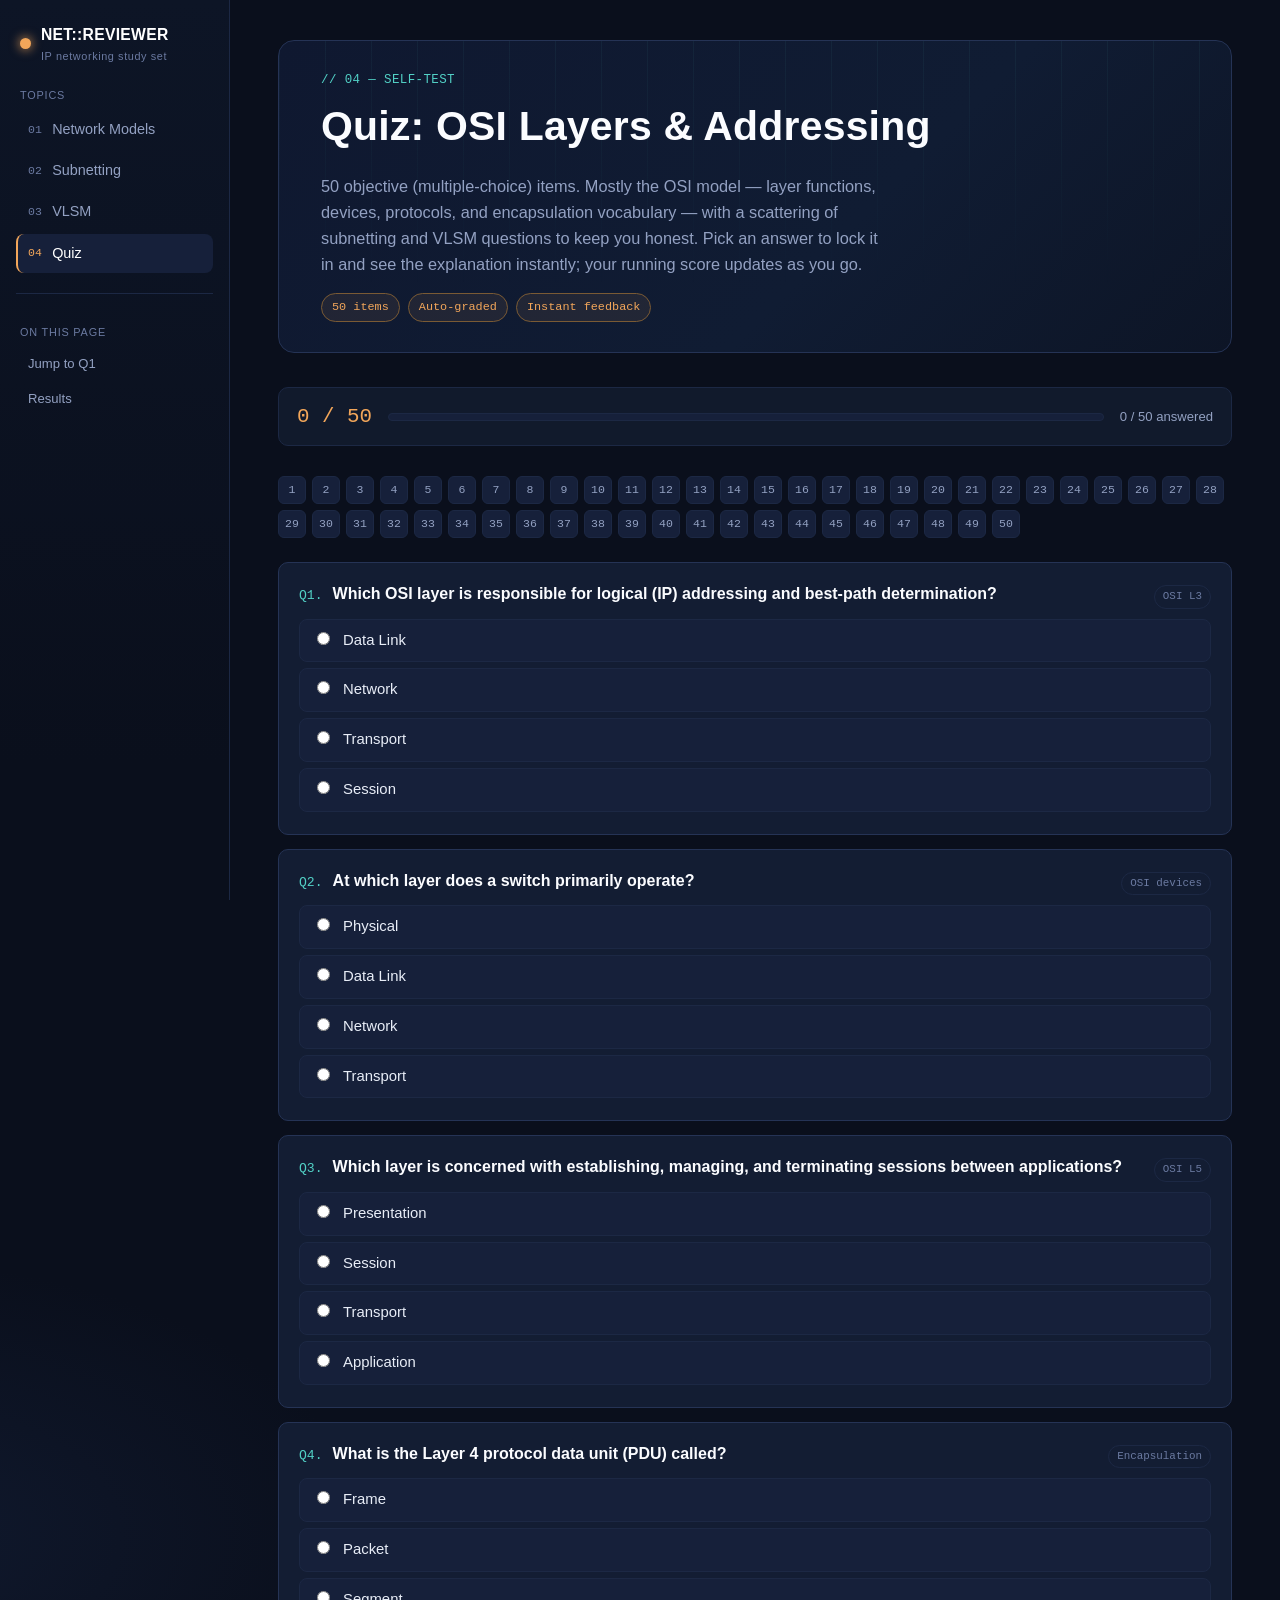
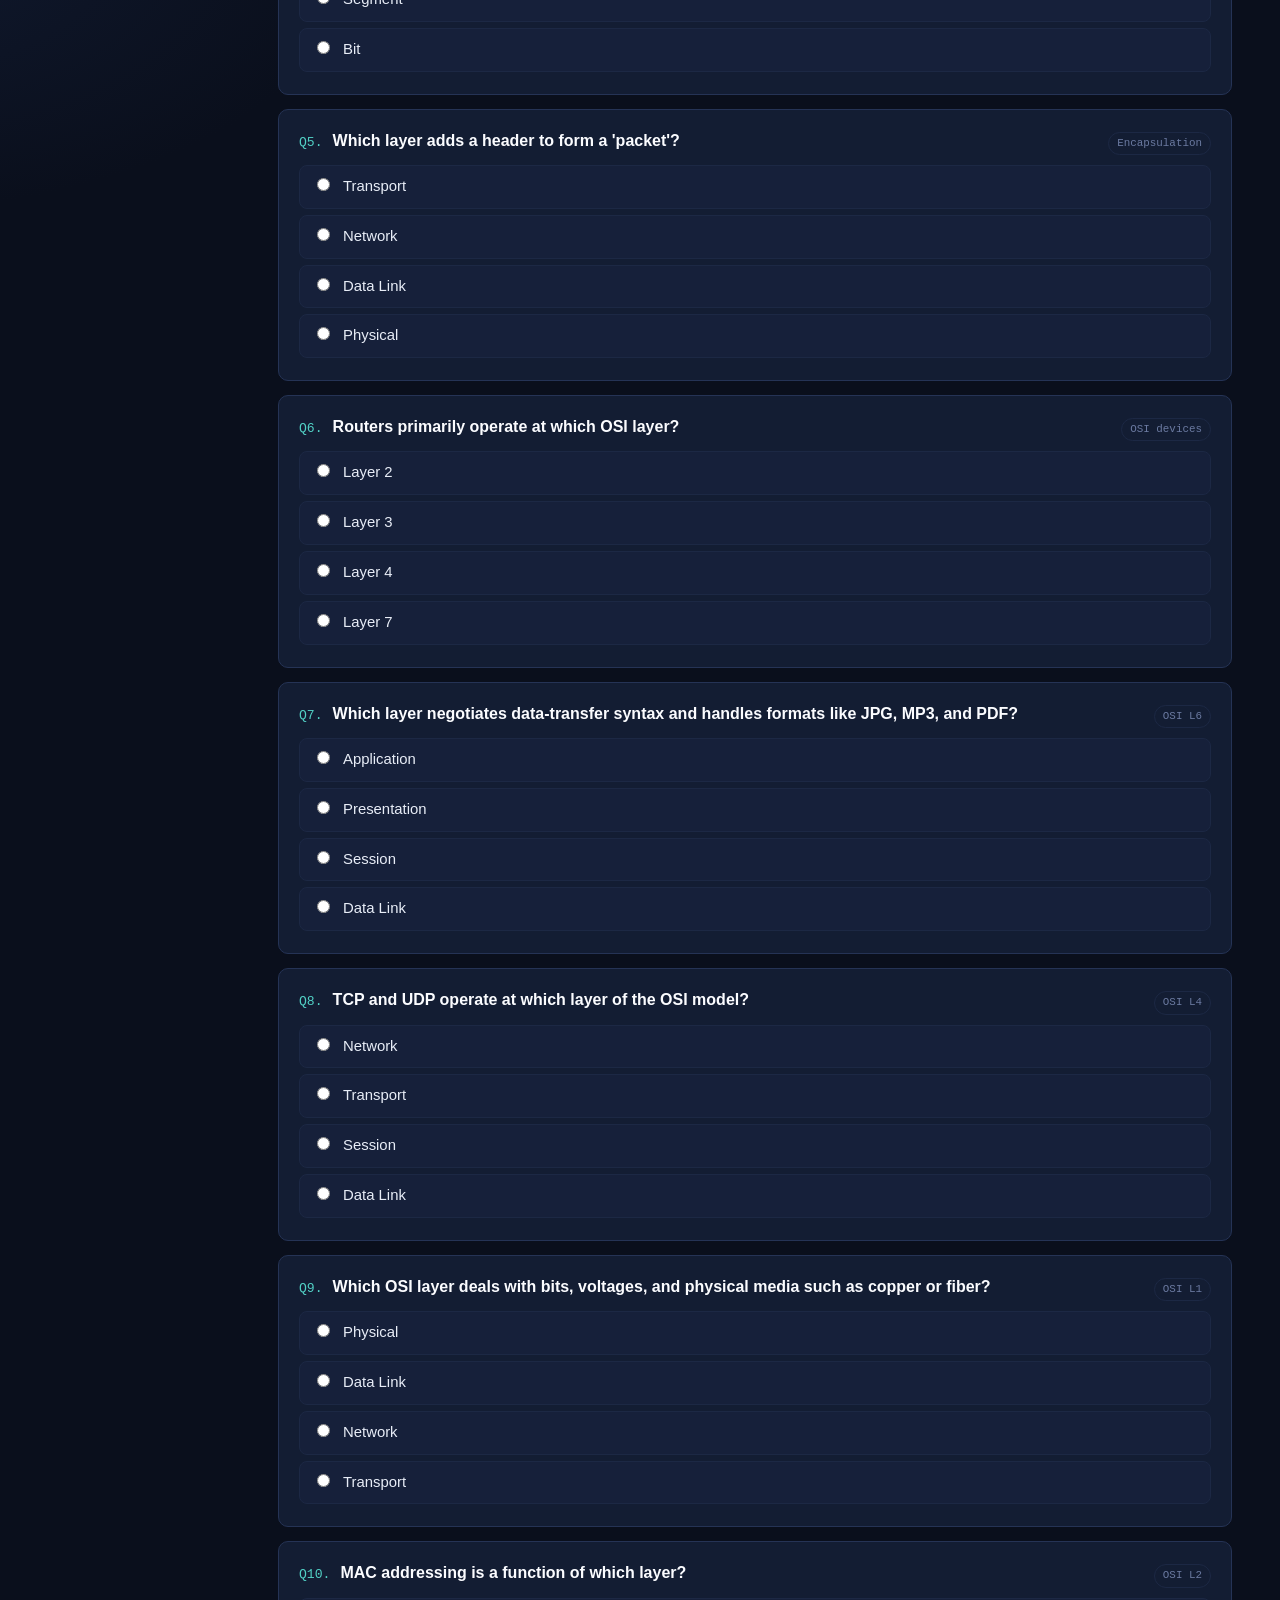
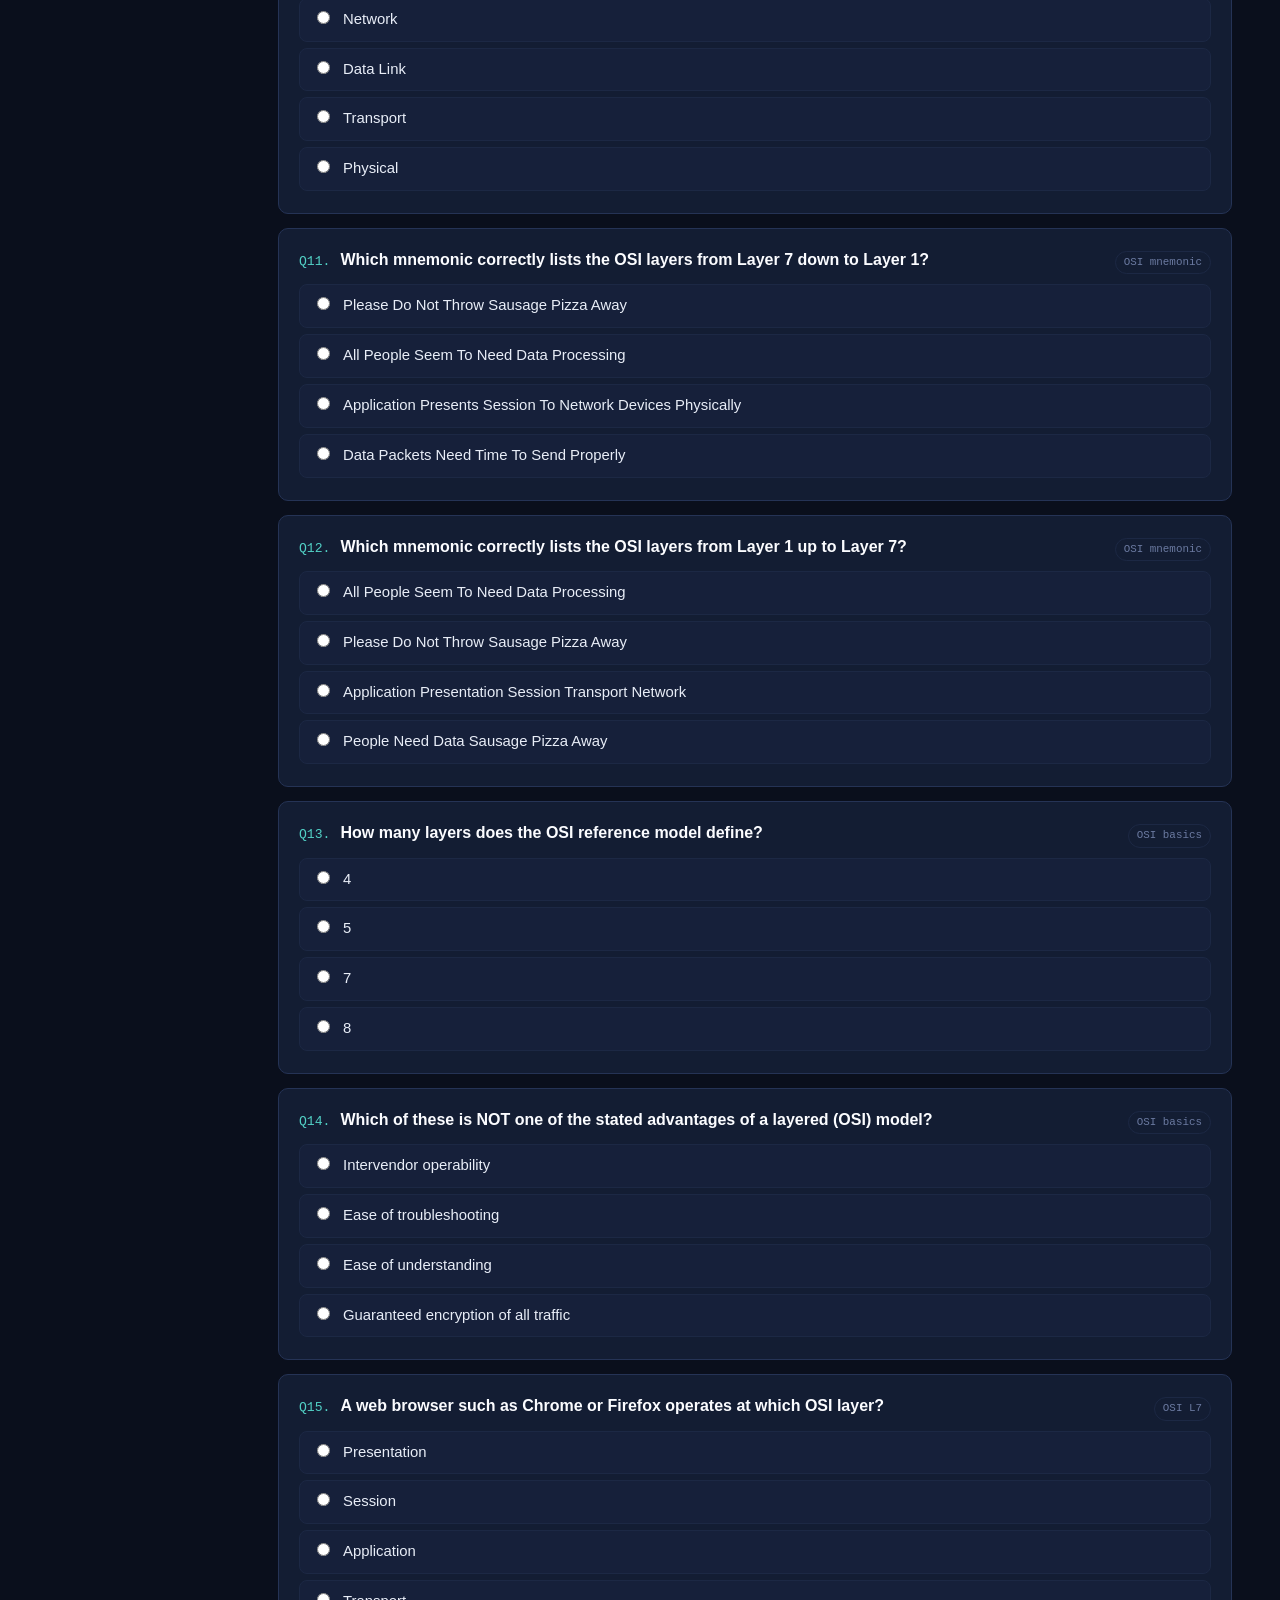
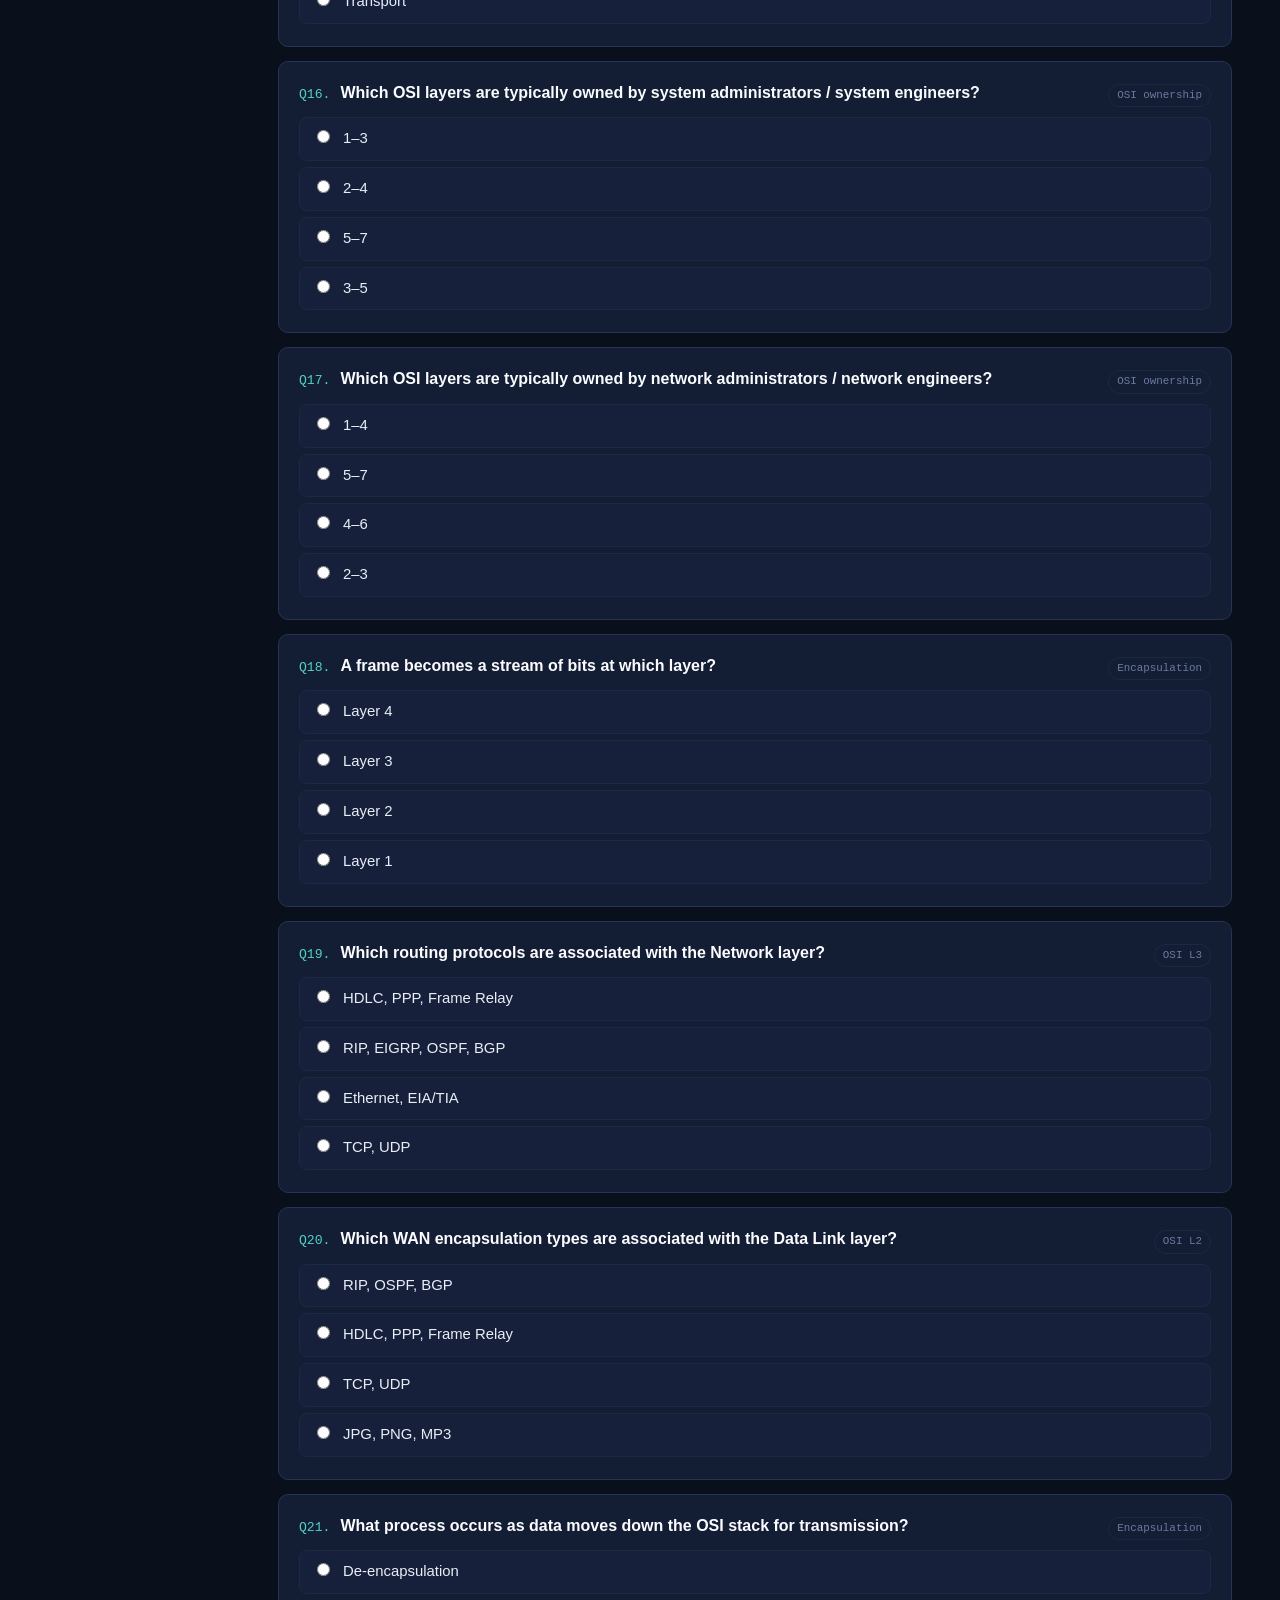
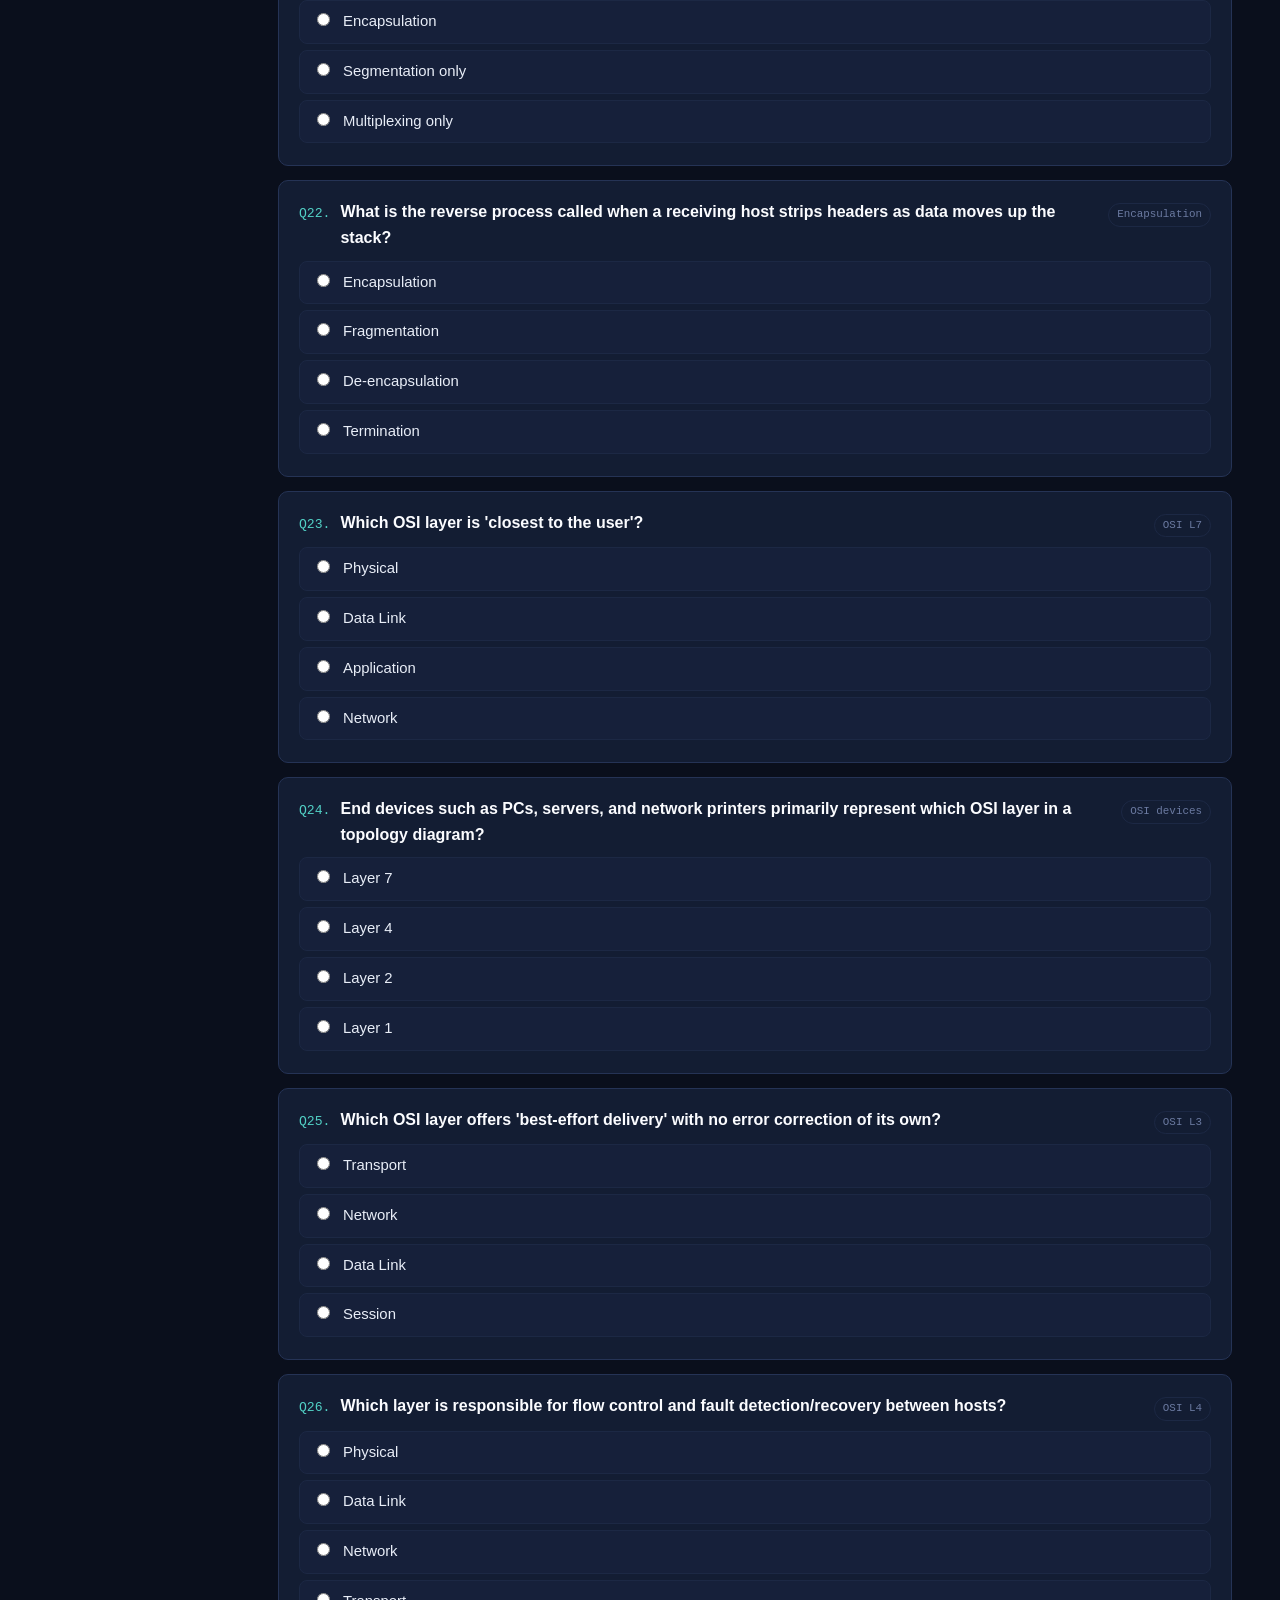
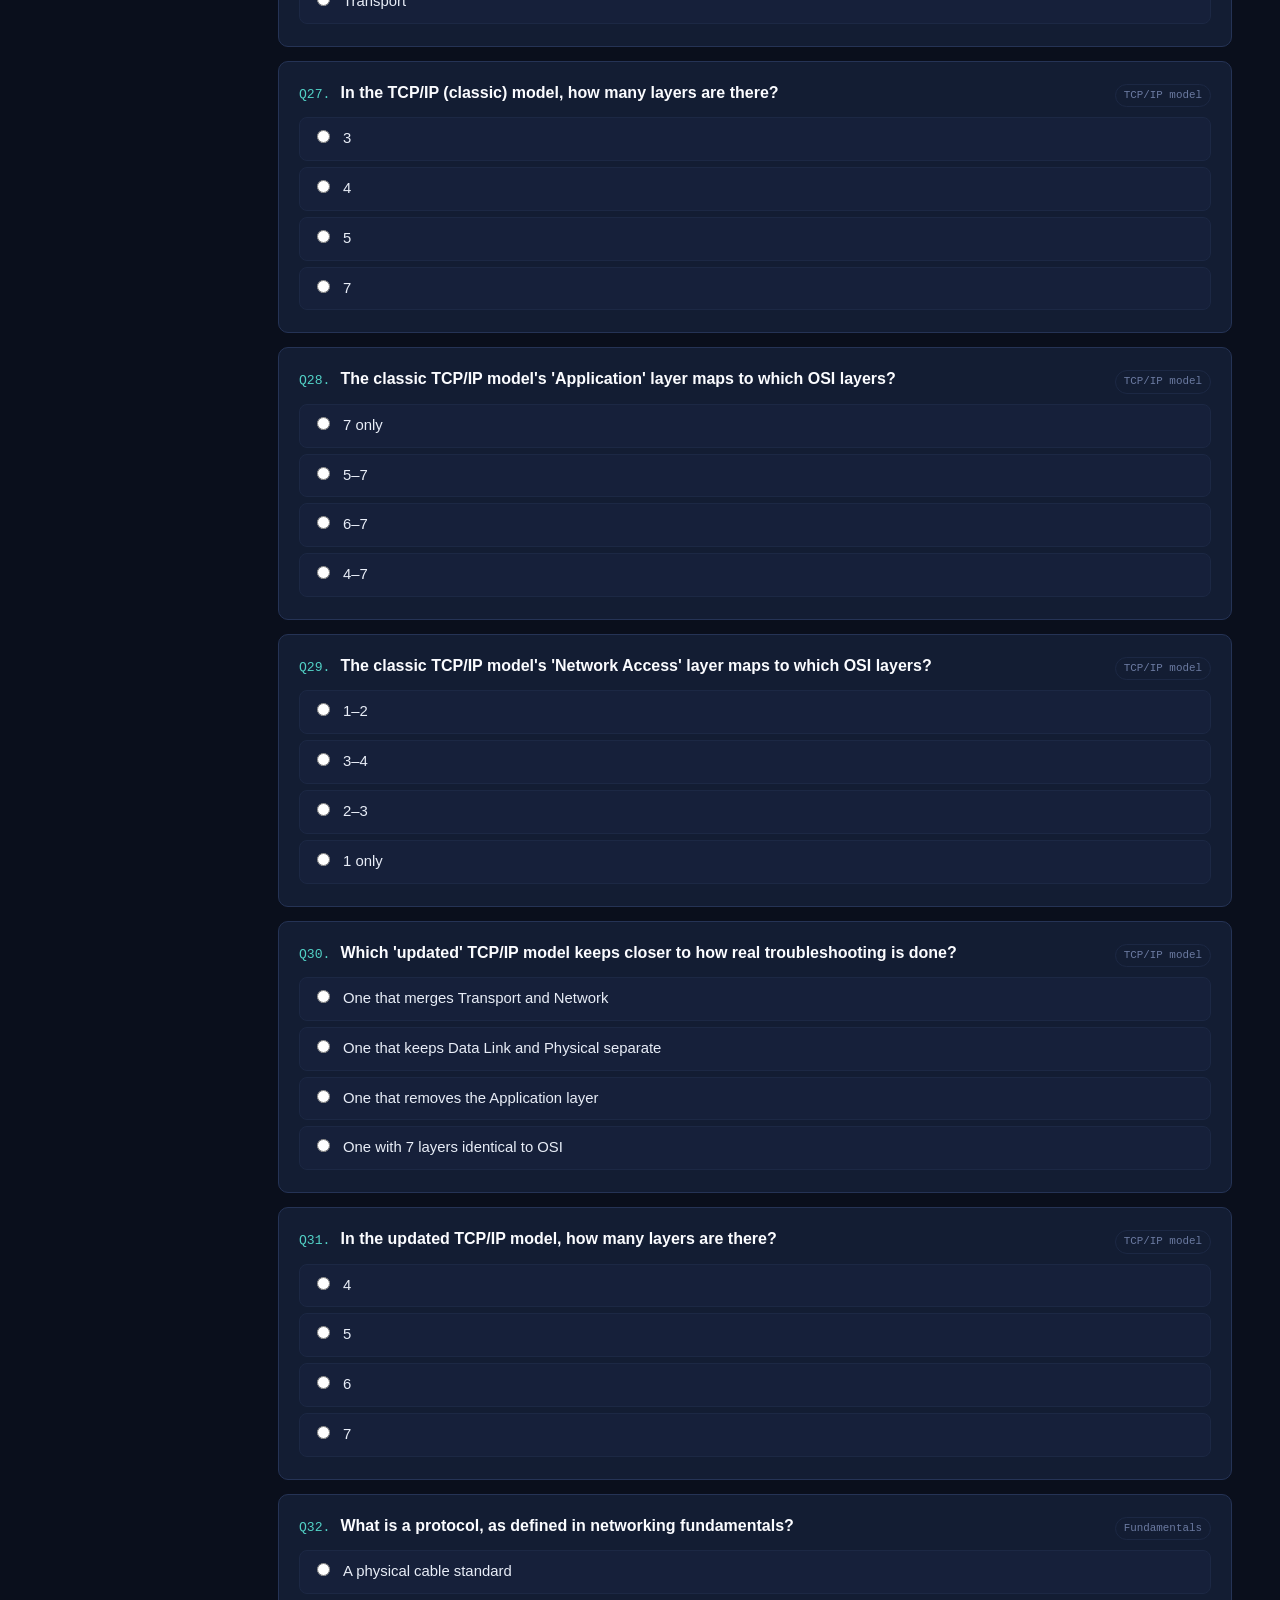
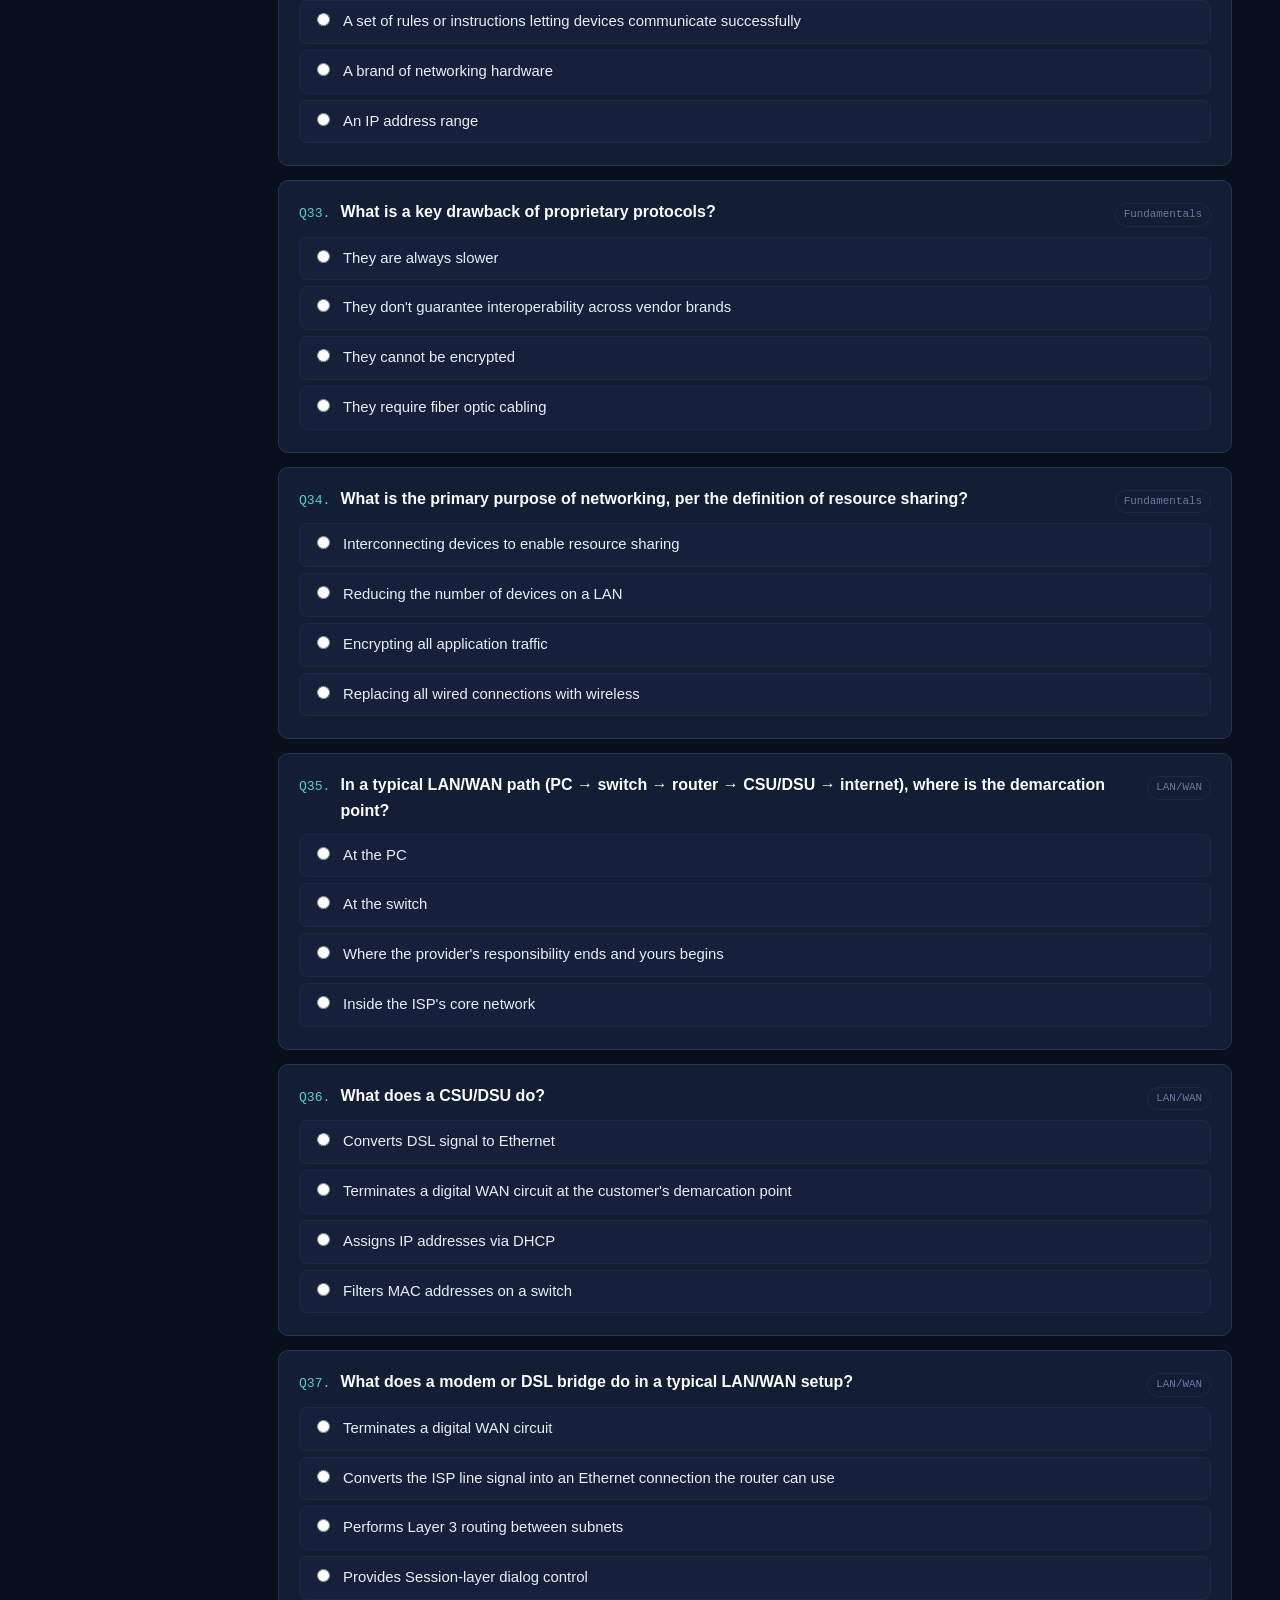
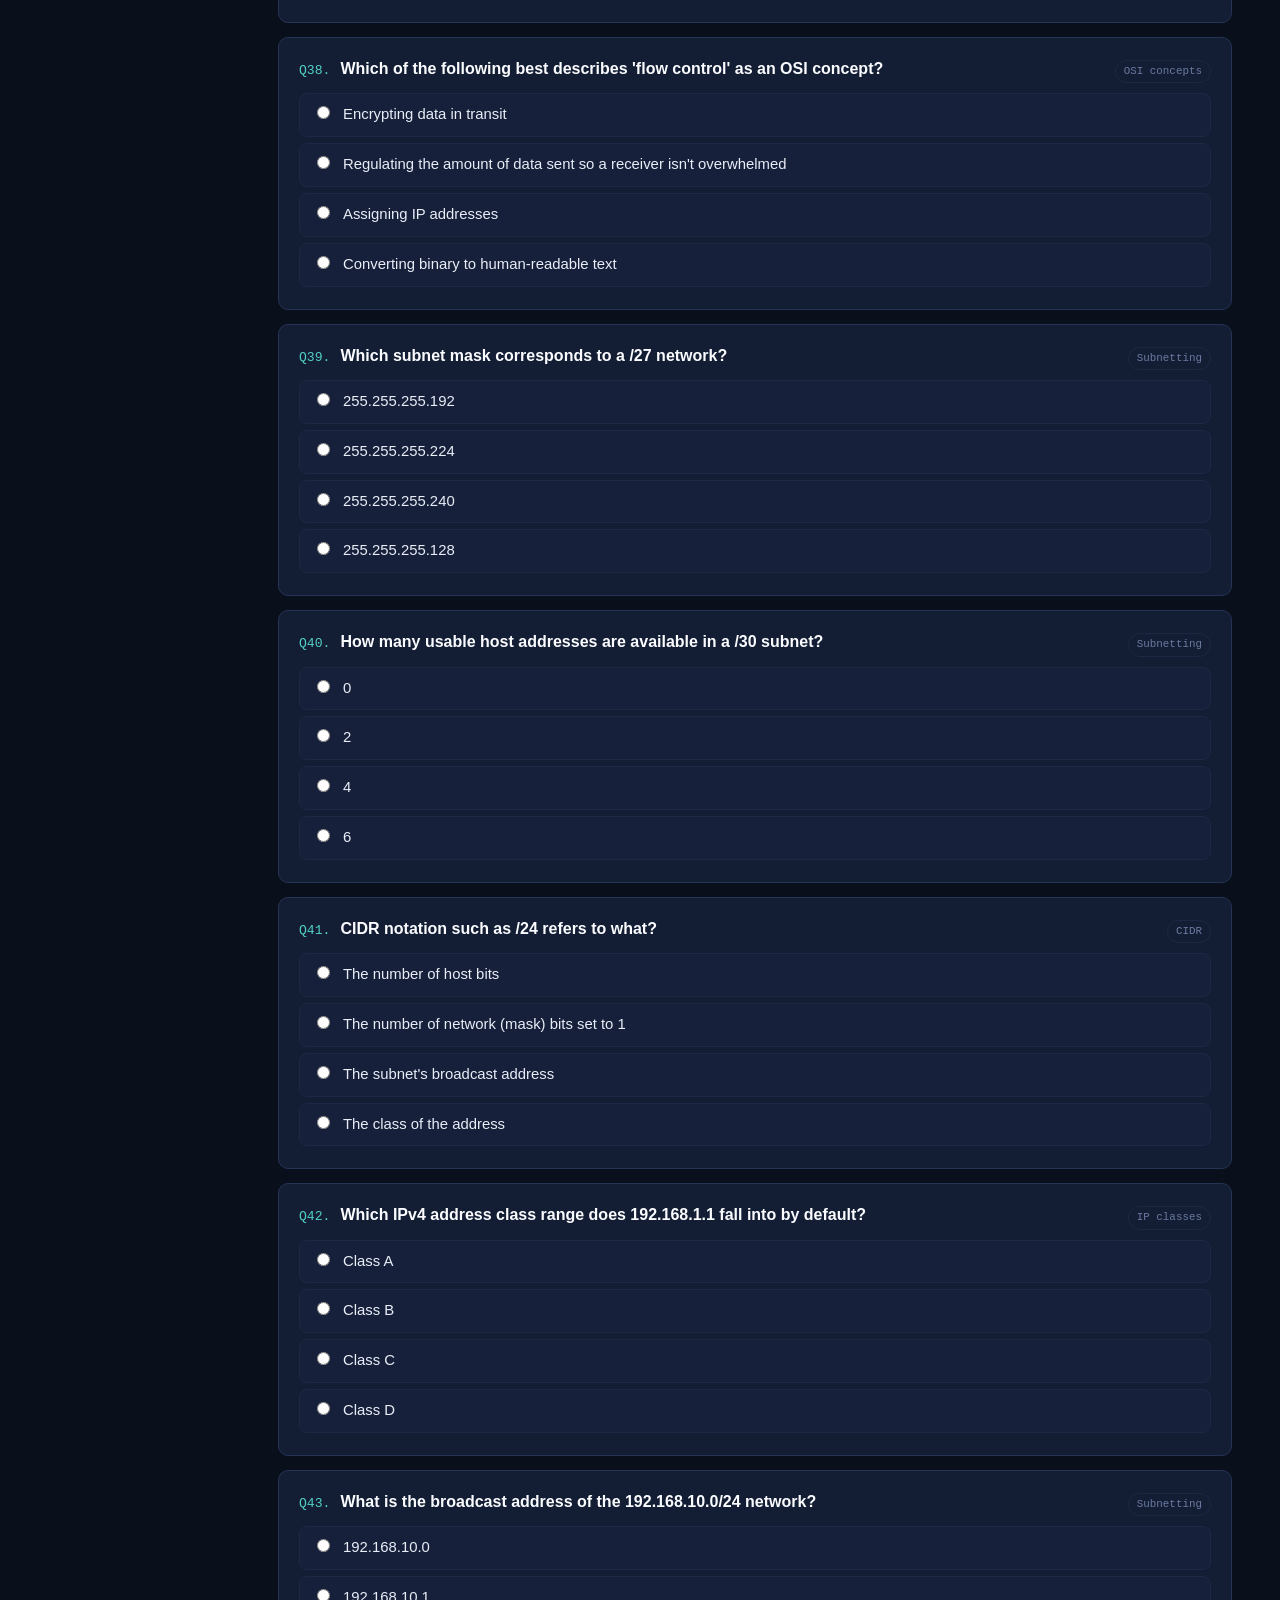
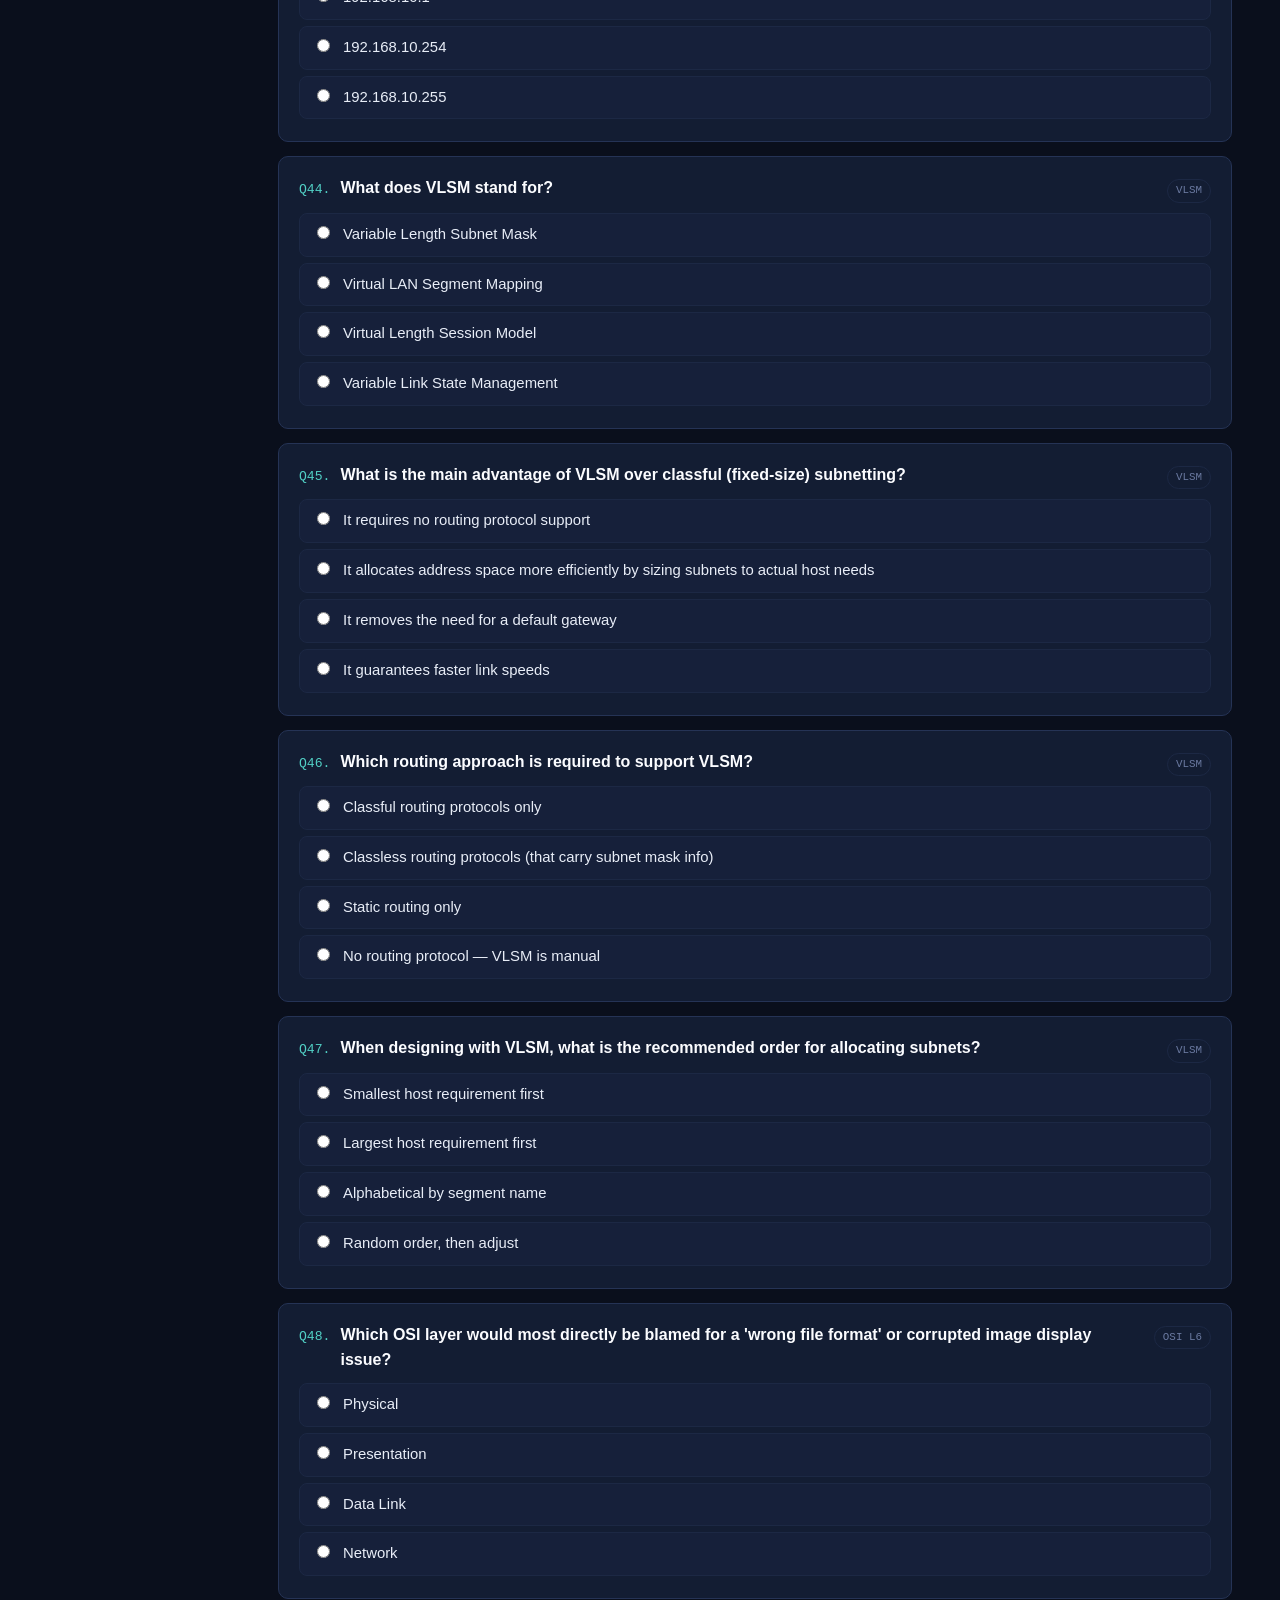
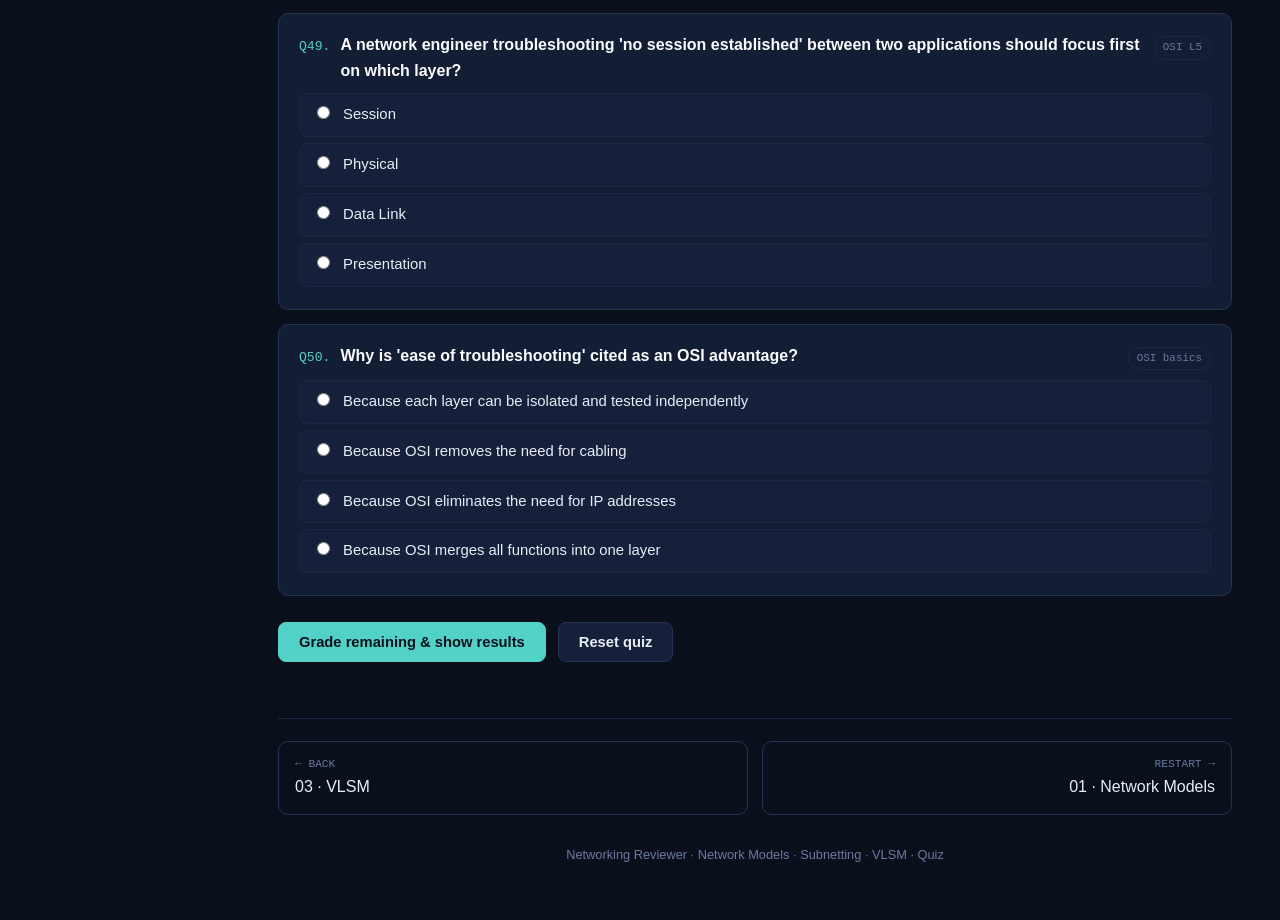
==== quiz.html @ 7907e93c "Create quiz.html" ====
<!DOCTYPE html>
<html lang="en">
<head>
<meta charset="UTF-8">
<meta name="viewport" content="width=device-width, initial-scale=1.0">
<title>Quiz — Networking Reviewer</title>
<link rel="stylesheet" href="style.css">
<style>
  /* ---- quiz-page-only additions, reusing the theme's variables ---- */
  .quiz-meta{ display:flex; flex-wrap:wrap; gap:10px; align-items:center; margin:16px 0 6px; }
  .scorebox{
    position:sticky; top:0; z-index:4; display:flex; align-items:center; gap:16px;
    background:var(--panel); border:1px solid var(--border-soft); border-radius:var(--radius);
    padding:12px 18px; margin:18px 0 30px;
  }
  .scorebox .big{ font-family:var(--mono); font-size:1.3rem; color:var(--amber); }
  .scorebox .bar{ flex:1; height:8px; border-radius:99px; background:var(--panel-2); overflow:hidden; border:1px solid var(--border-soft); }
  .scorebox .bar > i{ display:block; height:100%; width:0%; background:var(--teal); transition:width .25s ease; }
  .scorebox .hint{ color:var(--muted); font-size:.82rem; }
  #resultLine{ font-family:var(--mono); color:var(--muted); }

  .qcard{
    background:var(--card); border:1px solid var(--border); border-radius:var(--radius);
    padding:18px 20px; margin:14px 0; scroll-margin-top:70px;
  }
  .qcard .qhead{ display:flex; gap:10px; align-items:baseline; margin-bottom:8px; }
  .qcard .qnum{ font-family:var(--mono); color:var(--teal); font-size:.82rem; flex:0 0 auto; }
  .qcard .qtext{ font-weight:600; color:#fbfcff; }
  .qcard .topic{ margin-left:auto; font-family:var(--mono); font-size:.68rem; color:var(--muted-2); border:1px solid var(--border-soft); padding:2px 8px; border-radius:999px; white-space:nowrap; }
  .opts{ display:flex; flex-direction:column; gap:6px; margin:10px 0 4px; }
  .opt{
    display:flex; gap:10px; align-items:flex-start; padding:9px 12px; border-radius:8px;
    border:1px solid var(--border-soft); background:var(--panel-2); cursor:pointer; font-size:.93rem;
  }
  .opt:hover{ border-color:var(--border); }
  .opt input{ margin-top:3px; accent-color:var(--teal); }
  .opt.correct{ border-color:var(--good); background:rgba(111,219,156,.08); }
  .opt.incorrect{ border-color:var(--bad); background:rgba(240,113,111,.08); }
  .opt.locked{ cursor:default; }
  .explain{
    display:none; margin-top:10px; padding:10px 14px; border-left:3px solid var(--blue);
    background:var(--panel-2); border-radius:8px; color:var(--muted); font-size:.86rem;
  }
  .explain.show{ display:block; }
  .explain b{ color:var(--text); }
  .qcard.answered .explain{ display:block; }

  .controls{ display:flex; flex-wrap:wrap; gap:12px; margin:26px 0; }
  .btn{
    font-family:var(--sans); font-weight:600; font-size:.92rem; cursor:pointer;
    border-radius:8px; padding:11px 20px; border:1px solid var(--border);
  }
  .btn.primary{ background:var(--teal); border-color:var(--teal); color:var(--ink); }
  .btn.primary:hover{ filter:brightness(1.08); }
  .btn.ghost{ background:var(--panel-2); color:var(--text); }
  .btn.ghost:hover{ background:var(--card); }

  .jumprow{ display:flex; flex-wrap:wrap; gap:6px; margin:10px 0 24px; }
  .jumprow a{
    font-family:var(--mono); font-size:.72rem; width:28px; height:28px; display:flex;
    align-items:center; justify-content:center; border-radius:6px; border:1px solid var(--border-soft);
    color:var(--muted); background:var(--panel-2);
  }
  .jumprow a.done{ border-color:var(--good); color:var(--good); }
  .jumprow a.wrong{ border-color:var(--bad); color:var(--bad); }

  #finalPanel{ display:none; }
  #finalPanel.show{ display:block; }
  .grade{ font-family:var(--mono); font-size:2.4rem; color:var(--amber); }
</style>
</head>
<body>

<div class="topbar">
  <span class="dot"></span><strong>NET::REVIEWER</strong>
  <select onchange="if(this.value) location.href=this.value;">
    <option value="">Jump to page…</option>
    <option value="index.html">01 · Network Models</option>
    <option value="subnetting.html">02 · Subnetting</option>
    <option value="vlsm.html">03 · VLSM</option>
    <option value="quiz.html" selected>04 · Quiz</option>
  </select>
</div>

<div class="shell">
  <aside class="sidenav">
    <div class="brand">
      <span class="dot"></span>
      <div><span>NET::REVIEWER</span><small>IP networking study set</small></div>
    </div>
    <div class="navgroup-label">TOPICS</div>
    <nav>
      <a href="index.html"><span class="idx">01</span> Network Models</a>
      <a href="subnetting.html"><span class="idx">02</span> Subnetting</a>
      <a href="vlsm.html"><span class="idx">03</span> VLSM</a>
      <a href="quiz.html" class="active"><span class="idx">04</span> Quiz</a>
    </nav>
    <div class="toc">
      <div class="navgroup-label">ON THIS PAGE</div>
      <nav>
        <a href="#q1">Jump to Q1</a>
        <a href="#final">Results</a>
      </nav>
    </div>
  </aside>

  <main>
    <div class="pagewrap">

      <div class="hero">
        <div class="kicker">// 04 — SELF-TEST</div>
        <h1>Quiz: OSI Layers &amp; Addressing</h1>
        <p class="lead">50 objective (multiple-choice) items. Mostly the OSI model — layer functions,
          devices, protocols, and encapsulation vocabulary — with a scattering of subnetting and VLSM
          questions to keep you honest. Pick an answer to lock it in and see the explanation instantly;
          your running score updates as you go.</p>
        <div class="badges">
          <span class="badge">50 items</span>
          <span class="badge">Auto-graded</span>
          <span class="badge">Instant feedback</span>
        </div>
      </div>

      <div class="scorebox">
        <span class="big" id="scoreNow">0 / 50</span>
        <div class="bar"><i id="scoreBar"></i></div>
        <span class="hint" id="answeredHint">0 answered</span>
      </div>

      <div class="jumprow" id="jumprow"></div>

      <div id="quizRoot"></div>

      <div class="controls">
        <button class="btn primary" id="gradeBtn">Grade remaining &amp; show results</button>
        <button class="btn ghost" id="resetBtn">Reset quiz</button>
      </div>

      <div class="card" id="finalPanel">
        <div id="final"></div>
        <h3>Result</h3>
        <div class="grade" id="gradeText">—</div>
        <p id="resultLine"></p>
      </div>

      <div class="pagejump">
        <a href="vlsm.html"><span class="dir">← BACK</span>03 · VLSM</a>
        <a class="next" href="index.html"><span class="dir">RESTART →</span>01 · Network Models</a>
      </div>
      <footer class="site">Networking Reviewer · Network Models · Subnetting · VLSM · Quiz</footer>
    </div>
  </main>
</div>

<script>
/* ============================================================
   50 objective items. Each: q (text), topic (badge), options[],
   correct (index), explain (shown after answering).
   ============================================================ */
const QUESTIONS = [
{q:"Which OSI layer is responsible for logical (IP) addressing and best-path determination?",topic:"OSI L3",options:["Data Link","Network","Transport","Session"],correct:1,explain:"Layer 3 (Network) assigns logical IP addresses and selects the best path between hosts, offering best-effort delivery with no built-in error correction."},
{q:"At which layer does a switch primarily operate?",topic:"OSI devices",options:["Physical","Data Link","Network","Transport"],correct:1,explain:"Switches forward frames based on MAC addresses, which is Data Link (Layer 2) work."},
{q:"Which layer is concerned with establishing, managing, and terminating sessions between applications?",topic:"OSI L5",options:["Presentation","Session","Transport","Application"],correct:1,explain:"Layer 5, Session. Rule of thumb: a remote connection = a session."},
{q:"What is the Layer 4 protocol data unit (PDU) called?",topic:"Encapsulation",options:["Frame","Packet","Segment","Bit"],correct:2,explain:"Transport-layer data is called a segment. Sequence: Data → Segment (L4) → Packet (L3) → Frame (L2) → Bits (L1)."},
{q:"Which layer adds a header to form a 'packet'?",topic:"Encapsulation",options:["Transport","Network","Data Link","Physical"],correct:1,explain:"The Network layer (Layer 3) wraps the segment with a network header to form a packet."},
{q:"Routers primarily operate at which OSI layer?",topic:"OSI devices",options:["Layer 2","Layer 3","Layer 4","Layer 7"],correct:1,explain:"Routers make forwarding decisions using Layer 3 (Network) logical addressing."},
{q:"Which layer negotiates data-transfer syntax and handles formats like JPG, MP3, and PDF?",topic:"OSI L6",options:["Application","Presentation","Session","Data Link"],correct:1,explain:"Layer 6, Presentation, ensures data is readable by the receiving system by formatting/structuring it."},
{q:"TCP and UDP operate at which layer of the OSI model?",topic:"OSI L4",options:["Network","Transport","Session","Data Link"],correct:1,explain:"Layer 4 (Transport) is where TCP and UDP live, handling reliability and flow control between hosts."},
{q:"Which OSI layer deals with bits, voltages, and physical media such as copper or fiber?",topic:"OSI L1",options:["Physical","Data Link","Network","Transport"],correct:0,explain:"Layer 1 (Physical) covers the raw transmission medium: cabling, connectors, voltages, and data rates."},
{q:"MAC addressing is a function of which layer?",topic:"OSI L2",options:["Network","Data Link","Transport","Physical"],correct:1,explain:"Physical (MAC) addressing, local topology, and error notification are Data Link (Layer 2) responsibilities."},
{q:"Which mnemonic correctly lists the OSI layers from Layer 7 down to Layer 1?",topic:"OSI mnemonic",options:["Please Do Not Throw Sausage Pizza Away","All People Seem To Need Data Processing","Application Presents Session To Network Devices Physically","Data Packets Need Time To Send Properly"],correct:1,explain:"Top-down (7→1): 'All People Seem To Need Data Processing.'"},
{q:"Which mnemonic correctly lists the OSI layers from Layer 1 up to Layer 7?",topic:"OSI mnemonic",options:["All People Seem To Need Data Processing","Please Do Not Throw Sausage Pizza Away","Application Presentation Session Transport Network","People Need Data Sausage Pizza Away"],correct:1,explain:"Bottom-up (1→7): 'Please Do Not Throw Sausage Pizza Away.'"},
{q:"How many layers does the OSI reference model define?",topic:"OSI basics",options:["4","5","7","8"],correct:2,explain:"The OSI model defines 7 conceptual layers."},
{q:"Which of these is NOT one of the stated advantages of a layered (OSI) model?",topic:"OSI basics",options:["Intervendor operability","Ease of troubleshooting","Ease of understanding","Guaranteed encryption of all traffic"],correct:3,explain:"The three stated advantages are intervendor operability, ease of troubleshooting, and ease of understanding — encryption isn't a built-in guarantee of layering."},
{q:"A web browser such as Chrome or Firefox operates at which OSI layer?",topic:"OSI L7",options:["Presentation","Session","Application","Transport"],correct:2,explain:"Layer 7 (Application) provides network services directly to application processes like browsers and email clients."},
{q:"Which OSI layers are typically owned by system administrators / system engineers?",topic:"OSI ownership",options:["1–3","2–4","5–7","3–5"],correct:2,explain:"Layers 5–7 (Session, Presentation, Application) are the software/services side, typically owned by system admins."},
{q:"Which OSI layers are typically owned by network administrators / network engineers?",topic:"OSI ownership",options:["1–4","5–7","4–6","2–3"],correct:0,explain:"Layers 1–4 (Physical through Transport) are about getting bits reliably from host to host — the network team's domain."},
{q:"A frame becomes a stream of bits at which layer?",topic:"Encapsulation",options:["Layer 4","Layer 3","Layer 2","Layer 1"],correct:3,explain:"Layer 1 (Physical) transmits the frame as raw bits across the medium."},
{q:"Which routing protocols are associated with the Network layer?",topic:"OSI L3",options:["HDLC, PPP, Frame Relay","RIP, EIGRP, OSPF, BGP","Ethernet, EIA/TIA","TCP, UDP"],correct:1,explain:"RIP, EIGRP, OSPF, and BGP are Layer 3 routing protocols concerned with path determination."},
{q:"Which WAN encapsulation types are associated with the Data Link layer?",topic:"OSI L2",options:["RIP, OSPF, BGP","HDLC, PPP, Frame Relay","TCP, UDP","JPG, PNG, MP3"],correct:1,explain:"HDLC, PPP, and Frame Relay are Data Link (Layer 2) WAN encapsulation types."},
{q:"What process occurs as data moves down the OSI stack for transmission?",topic:"Encapsulation",options:["De-encapsulation","Encapsulation","Segmentation only","Multiplexing only"],correct:1,explain:"Encapsulation: each layer wraps the layer above's output in its own header as data moves down the stack."},
{q:"What is the reverse process called when a receiving host strips headers as data moves up the stack?",topic:"Encapsulation",options:["Encapsulation","Fragmentation","De-encapsulation","Termination"],correct:2,explain:"De-encapsulation strips each layer's header as data travels back up to the application."},
{q:"Which OSI layer is 'closest to the user'?",topic:"OSI L7",options:["Physical","Data Link","Application","Network"],correct:2,explain:"Application (Layer 7) is the layer closest to the end user, providing network services to applications."},
{q:"End devices such as PCs, servers, and network printers primarily represent which OSI layer in a topology diagram?",topic:"OSI devices",options:["Layer 7","Layer 4","Layer 2","Layer 1"],correct:0,explain:"End devices are typically associated with the Application layer (Layer 7) as the source/destination of application data."},
{q:"Which OSI layer offers 'best-effort delivery' with no error correction of its own?",topic:"OSI L3",options:["Transport","Network","Data Link","Session"],correct:1,explain:"The Network layer (Layer 3) provides best-effort delivery; reliability, if needed, is handled elsewhere (e.g., TCP at Layer 4)."},
{q:"Which layer is responsible for flow control and fault detection/recovery between hosts?",topic:"OSI L4",options:["Physical","Data Link","Network","Transport"],correct:3,explain:"Layer 4 (Transport) handles data-transport reliability, virtual circuit management, fault detection/recovery, and flow control."},
{q:"In the TCP/IP (classic) model, how many layers are there?",topic:"TCP/IP model",options:["3","4","5","7"],correct:1,explain:"The classic TCP/IP model has 4 layers: Application, Transport, Internet, and Network Access."},
{q:"The classic TCP/IP model's 'Application' layer maps to which OSI layers?",topic:"TCP/IP model",options:["7 only","5–7","6–7","4–7"],correct:1,explain:"TCP/IP collapses OSI's top three layers (Session, Presentation, Application) into one Application layer."},
{q:"The classic TCP/IP model's 'Network Access' layer maps to which OSI layers?",topic:"TCP/IP model",options:["1–2","3–4","2–3","1 only"],correct:0,explain:"TCP/IP collapses OSI's bottom two layers (Data Link and Physical) into one Network Access layer."},
{q:"Which 'updated' TCP/IP model keeps closer to how real troubleshooting is done?",topic:"TCP/IP model",options:["One that merges Transport and Network","One that keeps Data Link and Physical separate","One that removes the Application layer","One with 7 layers identical to OSI"],correct:1,explain:"The commonly-taught updated TCP/IP model keeps Data Link and Physical as separate layers instead of merging them."},
{q:"In the updated TCP/IP model, how many layers are there?",topic:"TCP/IP model",options:["4","5","6","7"],correct:1,explain:"The updated TCP/IP model has 5 layers: Application, Transport, Network, Data Link, Physical."},
{q:"What is a protocol, as defined in networking fundamentals?",topic:"Fundamentals",options:["A physical cable standard","A set of rules or instructions letting devices communicate successfully","A brand of networking hardware","An IP address range"],correct:1,explain:"A protocol is a set of rules/instructions used to let devices communicate — a shared language both ends agree to speak."},
{q:"What is a key drawback of proprietary protocols?",topic:"Fundamentals",options:["They are always slower","They don't guarantee interoperability across vendor brands","They cannot be encrypted","They require fiber optic cabling"],correct:1,explain:"Proprietary protocols can only be run by the vendor that developed them, unlike open, standard protocols."},
{q:"What is the primary purpose of networking, per the definition of resource sharing?",topic:"Fundamentals",options:["Interconnecting devices to enable resource sharing","Reducing the number of devices on a LAN","Encrypting all application traffic","Replacing all wired connections with wireless"],correct:0,explain:"Networking is the interconnection of devices to enable resource sharing."},
{q:"In a typical LAN/WAN path (PC → switch → router → CSU/DSU → internet), where is the demarcation point?",topic:"LAN/WAN",options:["At the PC","At the switch","Where the provider's responsibility ends and yours begins","Inside the ISP's core network"],correct:2,explain:"The demarcation point is where the ISP's responsibility ends and the customer's begins — everything from there outward is the WAN side."},
{q:"What does a CSU/DSU do?",topic:"LAN/WAN",options:["Converts DSL signal to Ethernet","Terminates a digital WAN circuit at the customer's demarcation point","Assigns IP addresses via DHCP","Filters MAC addresses on a switch"],correct:1,explain:"A Channel Service Unit / Data Service Unit terminates a digital WAN circuit at the customer's demarcation point."},
{q:"What does a modem or DSL bridge do in a typical LAN/WAN setup?",topic:"LAN/WAN",options:["Terminates a digital WAN circuit","Converts the ISP line signal into an Ethernet connection the router can use","Performs Layer 3 routing between subnets","Provides Session-layer dialog control"],correct:1,explain:"A modem/DSL bridge converts the ISP's line signal (e.g., DSL) into Ethernet for the router."},
{q:"Which of the following best describes 'flow control' as an OSI concept?",topic:"OSI concepts",options:["Encrypting data in transit","Regulating the amount of data sent so a receiver isn't overwhelmed","Assigning IP addresses","Converting binary to human-readable text"],correct:1,explain:"Flow control regulates data transmission rate so the receiving device isn't overwhelmed — handled at Transport and Data Link layers."},
{q:"Which subnet mask corresponds to a /27 network?",topic:"Subnetting",options:["255.255.255.192","255.255.255.224","255.255.255.240","255.255.255.128"],correct:1,explain:"/27 = 11111111.11111111.11111111.11100000 = 255.255.255.224."},
{q:"How many usable host addresses are available in a /30 subnet?",topic:"Subnetting",options:["0","2","4","6"],correct:1,explain:"/30 has 2 host bits → 2^2 − 2 = 2 usable addresses, commonly used for point-to-point links."},
{q:"CIDR notation such as /24 refers to what?",topic:"CIDR",options:["The number of host bits","The number of network (mask) bits set to 1","The subnet's broadcast address","The class of the address"],correct:1,explain:"CIDR notation states the number of leading 1-bits in the subnet mask — /24 means 24 network bits."},
{q:"Which IPv4 address class range does 192.168.1.1 fall into by default?",topic:"IP classes",options:["Class A","Class B","Class C","Class D"],correct:2,explain:"Addresses from 192.0.0.0–223.255.255.255 fall in Class C, which 192.168.1.1 is part of."},
{q:"What is the broadcast address of the 192.168.10.0/24 network?",topic:"Subnetting",options:["192.168.10.0","192.168.10.1","192.168.10.254","192.168.10.255"],correct:3,explain:"The broadcast address is the last address in the range — with a /24, that's 192.168.10.255."},
{q:"What does VLSM stand for?",topic:"VLSM",options:["Variable Length Subnet Mask","Virtual LAN Segment Mapping","Virtual Length Session Model","Variable Link State Management"],correct:0,explain:"VLSM = Variable Length Subnet Mask, allowing different subnet sizes within the same classful network."},
{q:"What is the main advantage of VLSM over classful (fixed-size) subnetting?",topic:"VLSM",options:["It requires no routing protocol support","It allocates address space more efficiently by sizing subnets to actual host needs","It removes the need for a default gateway","It guarantees faster link speeds"],correct:1,explain:"VLSM avoids wasting addresses by matching subnet size to how many hosts a segment actually needs, instead of using one fixed size everywhere."},
{q:"Which routing approach is required to support VLSM?",topic:"VLSM",options:["Classful routing protocols only","Classless routing protocols (that carry subnet mask info)","Static routing only","No routing protocol — VLSM is manual"],correct:1,explain:"VLSM requires classless routing protocols (e.g., OSPF, EIGRP, RIPv2) because they advertise subnet mask information along with routes."},
{q:"When designing with VLSM, what is the recommended order for allocating subnets?",topic:"VLSM",options:["Smallest host requirement first","Largest host requirement first","Alphabetical by segment name","Random order, then adjust"],correct:1,explain:"A common VLSM approach is to assign subnets starting with the largest host requirement first, then work down to the smallest, to avoid fragmentation."},
{q:"Which OSI layer would most directly be blamed for a 'wrong file format' or corrupted image display issue?",topic:"OSI L6",options:["Physical","Presentation","Data Link","Network"],correct:1,explain:"Presentation (Layer 6) is responsible for data formatting/representation — issues with formats like JPG or PNG map here conceptually."},
{q:"A network engineer troubleshooting 'no session established' between two applications should focus first on which layer?",topic:"OSI L5",options:["Session","Physical","Data Link","Presentation"],correct:0,explain:"Session (Layer 5) establishes, manages, and terminates sessions between applications — that's the natural first layer to check for that symptom."},
{q:"Why is 'ease of troubleshooting' cited as an OSI advantage?",topic:"OSI basics",options:["Because each layer can be isolated and tested independently","Because OSI removes the need for cabling","Because OSI eliminates the need for IP addresses","Because OSI merges all functions into one layer"],correct:0,explain:"Because responsibilities are separated by layer, problems can be isolated to a specific layer rather than the whole stack at once."},
];

/* ------------------------------------------------------------ */
const root = document.getElementById('quizRoot');
const jumprow = document.getElementById('jumprow');
const total = QUESTIONS.length;
let answeredCount = 0, correctCount = 0;
const state = new Array(total).fill(null); // null = unanswered, else chosen index

function buildQuiz(){
  QUESTIONS.forEach((item, qi) => {
    const card = document.createElement('div');
    card.className = 'qcard';
    card.id = 'q' + (qi+1);

    const head = document.createElement('div');
    head.className = 'qhead';
    head.innerHTML = `<span class="qnum">Q${qi+1}.</span><span class="qtext">${item.q}</span><span class="topic">${item.topic}</span>`;
    card.appendChild(head);

    const opts = document.createElement('div');
    opts.className = 'opts';
    item.options.forEach((optText, oi) => {
      const label = document.createElement('label');
      label.className = 'opt';
      label.innerHTML = `<input type="radio" name="q${qi}" value="${oi}"><span>${optText}</span>`;
      label.addEventListener('click', () => handleAnswer(qi, oi));
      opts.appendChild(label);
    });
    card.appendChild(opts);

    const ex = document.createElement('div');
    ex.className = 'explain';
    ex.id = 'ex' + qi;
    ex.innerHTML = `<b>Explanation:</b> ${item.explain}`;
    card.appendChild(ex);

    root.appendChild(card);

    const jl = document.createElement('a');
    jl.href = '#q' + (qi+1);
    jl.textContent = (qi+1);
    jl.id = 'jump' + qi;
    jumprow.appendChild(jl);
  });
}

function handleAnswer(qi, oi){
  if(state[qi] !== null) return; // already locked
  state[qi] = oi;
  const card = document.getElementById('q' + (qi+1));
  const labels = card.querySelectorAll('.opt');
  const isCorrect = oi === QUESTIONS[qi].correct;
  labels.forEach((lab, idx) => {
    lab.classList.add('locked');
    lab.querySelector('input').disabled = true;
    if(idx === QUESTIONS[qi].correct) lab.classList.add('correct');
    else if(idx === oi) lab.classList.add('incorrect');
  });
  card.classList.add('answered');
  answeredCount++;
  if(isCorrect) correctCount++;

  const jl = document.getElementById('jump' + qi);
  jl.classList.add(isCorrect ? 'done' : 'wrong');

  updateScore();
}

function updateScore(){
  document.getElementById('scoreNow').textContent = correctCount + ' / ' + total;
  document.getElementById('scoreBar').style.width = (correctCount/total*100) + '%';
  document.getElementById('answeredHint').textContent = answeredCount + ' / ' + total + ' answered';
}

function gradeRemaining(){
  QUESTIONS.forEach((item, qi) => {
    if(state[qi] === null){
      const card = document.getElementById('q' + (qi+1));
      const labels = card.querySelectorAll('.opt');
      labels.forEach((lab, idx) => {
        lab.classList.add('locked');
        lab.querySelector('input').disabled = true;
        if(idx === item.correct) lab.classList.add('correct');
      });
      card.classList.add('answered');
      state[qi] = -1; // marked unanswered/skipped
      answeredCount++;
      const jl = document.getElementById('jump' + qi);
      jl.classList.add('wrong');
    }
  });
  updateScore();
  showFinal();
}

function showFinal(){
  const pct = Math.round(correctCount/total*100);
  let grade;
  if(pct >= 90) grade = 'Excellent';
  else if(pct >= 75) grade = 'Passing';
  else if(pct >= 50) grade = 'Needs review';
  else grade = 'Restudy the layers';

  document.getElementById('gradeText').textContent = pct + '%';
  document.getElementById('resultLine').textContent =
    correctCount + ' correct out of ' + total + ' — ' + grade + '. Review any red items above, then re-read the matching section on the Network Models, Subnetting, or VLSM pages.';
  const panel = document.getElementById('finalPanel');
  panel.classList.add('show');
  panel.id = 'final';
  panel.scrollIntoView({behavior:'smooth', block:'start'});
}

function resetQuiz(){
  root.innerHTML = '';
  jumprow.innerHTML = '';
  answeredCount = 0; correctCount = 0;
  state.fill(null);
  document.getElementById('finalPanel').classList.remove('show');
  buildQuiz();
  updateScore();
  window.scrollTo({top:0, behavior:'smooth'});
}

document.getElementById('gradeBtn').addEventListener('click', gradeRemaining);
document.getElementById('resetBtn').addEventListener('click', resetQuiz);

buildQuiz();
updateScore();
</script>
</body>
</html>
---- style.css ----
/* ============================================================
   Networking Reviewer — shared stylesheet
   Theme: "operations console" — deep ink navy surfaces, amber
   status-light accent, teal trace-line accent, monospace for
   every address / bit / table value, sans for prose.
   ============================================================ */

:root{
  --ink:        #0a0f1c;
  --panel:      #111a2c;
  --panel-2:    #16203a;
  --card:       #131d33;
  --border:     #253355;
  --border-soft:#1c2844;
  --text:       #e8edf7;
  --muted:      #93a1c2;
  --muted-2:    #6b7aa1;
  --amber:      #f2a65a;
  --amber-dim:  #7a5a34;
  --teal:       #52d1c6;
  --teal-dim:   #2c5a56;
  --blue:       #6f95f0;
  --good:       #6fdb9c;
  --bad:        #f0716f;
  --mono: ui-monospace, "Cascadia Code", "SF Mono", Consolas, "Roboto Mono", Menlo, monospace;
  --sans: "Segoe UI", -apple-system, BlinkMacSystemFont, "Helvetica Neue", Arial, sans-serif;
  --head: "Trebuchet MS", "Segoe UI", var(--sans);
  --radius: 10px;
  --maxw: 1180px;
}

*,*::before,*::after{ box-sizing:border-box; }
html{ scroll-behavior:smooth; }
body{
  margin:0;
  background:
    radial-gradient(1100px 520px at 85% -10%, #16223f 0%, transparent 60%),
    radial-gradient(900px 500px at -10% 10%, #10192e 0%, transparent 55%),
    var(--ink);
  color:var(--text);
  font-family:var(--sans);
  line-height:1.6;
  font-size:16px;
}

a{ color:var(--teal); text-decoration:none; }
a:hover{ text-decoration:underline; }
a:focus-visible, button:focus-visible, summary:focus-visible{
  outline:2px solid var(--amber); outline-offset:2px;
}

::selection{ background:var(--amber-dim); color:#fff; }

h1,h2,h3,h4{ font-family:var(--head); font-weight:700; line-height:1.25; color:#fbfcff; margin:0 0 .5em; }
h1{ font-size:clamp(1.9rem,3.2vw,2.6rem); letter-spacing:.2px; }
h2{ font-size:1.5rem; margin-top:0; }
h3{ font-size:1.12rem; color:var(--amber); }
p{ margin:.4em 0 .9em; color:var(--text); }
small.note, .note{ color:var(--muted); }
code, .mono, .ip, .bin{ font-family:var(--mono); }

/* ---------- layout shell ---------- */
.shell{ display:flex; min-height:100vh; }

.sidenav{
  position:sticky; top:0; align-self:flex-start;
  width:230px; flex:0 0 230px; height:100vh; overflow-y:auto;
  background:linear-gradient(180deg,#0d1526,#0a0f1c 85%);
  border-right:1px solid var(--border-soft);
  padding:22px 16px 30px;
}
.brand{ display:flex; align-items:center; gap:10px; margin-bottom:22px; padding:0 4px; }
.brand .dot{ width:11px; height:11px; border-radius:50%; background:var(--amber); box-shadow:0 0 10px 2px rgba(242,166,90,.55); flex:0 0 auto; }
.brand span{ font-family:var(--head); font-weight:700; font-size:.98rem; color:#fff; letter-spacing:.3px; }
.brand small{ display:block; color:var(--muted-2); font-size:.68rem; letter-spacing:.6px; }

.sidenav nav{ display:flex; flex-direction:column; gap:2px; margin-bottom:20px; }
.sidenav .navgroup-label{ font-size:.68rem; color:var(--muted-2); letter-spacing:.8px; margin:16px 4px 6px; }
.sidenav a{
  color:var(--muted); text-decoration:none; padding:8px 10px; border-radius:8px;
  font-size:.9rem; display:flex; align-items:center; gap:8px; border-left:2px solid transparent;
}
.sidenav a .idx{ font-family:var(--mono); font-size:.72rem; color:var(--muted-2); width:1.4em; }
.sidenav a:hover{ background:var(--panel-2); color:var(--text); }
.sidenav a.active{ background:var(--panel-2); color:#fff; border-left-color:var(--amber); }
.sidenav a.active .idx{ color:var(--amber); }

.sidenav .toc{ margin-top:10px; padding-top:14px; border-top:1px solid var(--border-soft); }
.sidenav .toc a{ font-size:.82rem; padding:6px 10px; }

main{ flex:1; min-width:0; }
.pagewrap{ max-width:var(--maxw); margin:0 auto; padding:40px clamp(18px,4vw,48px) 90px; }

.hero{
  border:1px solid var(--border); border-radius:16px; padding:30px clamp(20px,4vw,42px);
  background:linear-gradient(135deg, #0f1830 0%, #101c33 60%, #0d1526 100%);
  margin-bottom:34px; position:relative; overflow:hidden;
}
.hero::after{
  content:""; position:absolute; inset:0; pointer-events:none;
  background-image:repeating-linear-gradient(90deg, rgba(82,209,198,.06) 0 1px, transparent 1px 46px);
  mask-image:linear-gradient(180deg, black, transparent 80%);
}
.hero .kicker{ font-family:var(--mono); font-size:.78rem; color:var(--teal); letter-spacing:.4px; margin-bottom:10px; }
.hero p.lead{ color:var(--muted); max-width:62ch; font-size:1.02rem; }
.hero .badges{ display:flex; flex-wrap:wrap; gap:8px; margin-top:16px; }
.badge{ font-family:var(--mono); font-size:.74rem; color:var(--amber); border:1px solid var(--amber-dim); background:rgba(242,166,90,.08); padding:4px 10px; border-radius:999px; }

/* ---------- sections & cards ---------- */
section.block{ margin:42px 0; scroll-margin-top:22px; }
.section-head{ display:flex; align-items:baseline; gap:12px; margin-bottom:14px; border-bottom:1px solid var(--border-soft); padding-bottom:10px; }
.section-head .num{ font-family:var(--mono); color:var(--muted-2); font-size:.85rem; }

.card{
  background:var(--card); border:1px solid var(--border); border-radius:var(--radius);
  padding:20px 22px; margin:16px 0;
}
.grid2{ display:grid; grid-template-columns:1fr 1fr; gap:16px; }
.grid3{ display:grid; grid-template-columns:repeat(3,1fr); gap:14px; }
@media (max-width:820px){ .grid2,.grid3{ grid-template-columns:1fr; } .sidenav{ display:none; } .pagewrap{ padding-top:26px; } }

ul.tight, ol.tight{ margin:.3em 0; padding-left:1.3em; }
ul.tight li, ol.tight li{ margin:.35em 0; }

/* ---------- callouts ---------- */
.callout{ border-radius:var(--radius); padding:14px 18px; margin:16px 0; border:1px solid var(--border); background:var(--panel-2); }
.callout.tip{ border-left:3px solid var(--teal); }
.callout.warn{ border-left:3px solid var(--amber); }
.callout.rule{ border-left:3px solid var(--blue); }
.callout .label{ font-family:var(--mono); font-size:.72rem; letter-spacing:.6px; color:var(--muted-2); margin-bottom:4px; display:block; }

/* ---------- tables ---------- */
.tblwrap{ overflow-x:auto; border:1px solid var(--border); border-radius:var(--radius); margin:16px 0; }
table{ border-collapse:collapse; width:100%; min-width:560px; font-size:.88rem; }
table.compact{ min-width:0; }
th,td{ padding:9px 12px; text-align:left; border-bottom:1px solid var(--border-soft); white-space:nowrap; }
thead th{ background:var(--panel-2); color:var(--amber); font-family:var(--mono); font-size:.72rem; letter-spacing:.4px; text-transform:uppercase; position:sticky; top:0; }
tbody tr:hover{ background:rgba(82,209,198,.05); }
td.mono, th.mono{ font-family:var(--mono); }
tr.hl td{ background:rgba(242,166,90,.08); }
tr.used td{ color:var(--muted-2); text-decoration:line-through; }
.tag-ok{ color:var(--good); font-family:var(--mono); }
.tag-no{ color:var(--bad); font-family:var(--mono); }

/* ---------- bit grid (octet visualizer) ---------- */
.bitline{ margin:14px 0; }
.bitline .caption{ font-family:var(--mono); font-size:.78rem; color:var(--muted); margin-bottom:6px; }
.octet{ display:inline-flex; border:1px solid var(--border); border-radius:8px; overflow:hidden; margin:0 8px 8px 0; }
.bit{ width:34px; text-align:center; font-family:var(--mono); }
.bit .pv{ font-size:.62rem; color:var(--muted-2); padding:4px 0; border-bottom:1px solid var(--border-soft); background:var(--panel); }
.bit .val{ padding:7px 0; font-weight:700; background:var(--panel-2); }
.bit.on .val{ color:var(--ink); background:var(--teal); }
.bit.off .val{ color:var(--muted-2); }
.bit.borrow .val{ color:var(--ink); background:var(--amber); }
.dotsep{ width:10px; align-self:flex-end; text-align:center; color:var(--muted-2); padding-bottom:7px; }

/* ---------- flow / encapsulation strip ---------- */
.flow{ display:flex; flex-wrap:wrap; gap:10px; align-items:stretch; margin:18px 0; }
.flow .step{ flex:1 1 150px; background:var(--panel-2); border:1px solid var(--border); border-radius:10px; padding:12px 14px; position:relative; }
.flow .step .n{ font-family:var(--mono); font-size:.7rem; color:var(--teal); }
.flow .step h4{ margin:2px 0 4px; font-size:.95rem; color:#fff; }
.flow .step p{ margin:0; font-size:.82rem; color:var(--muted); }
.flow .arrow{ align-self:center; color:var(--muted-2); font-size:1.2rem; }

/* ---------- OSI layer stack ---------- */
.stack{ display:flex; flex-direction:column; gap:6px; margin:16px 0; }
.layer{
  display:grid; grid-template-columns:34px 1fr auto; gap:14px; align-items:center;
  background:var(--panel-2); border:1px solid var(--border); border-radius:8px; padding:12px 16px;
}
.layer .lnum{ font-family:var(--mono); color:var(--ink); background:var(--teal); border-radius:6px; text-align:center; padding:4px 0; font-weight:700; }
.layer .lname{ font-weight:700; color:#fff; }
.layer .ldesc{ color:var(--muted); font-size:.85rem; margin-top:2px; }
.layer .lchip{ font-family:var(--mono); font-size:.72rem; color:var(--amber); border:1px solid var(--amber-dim); padding:3px 9px; border-radius:999px; white-space:nowrap; }
.layer.upper{ border-left:3px solid var(--blue); }
.layer.lower{ border-left:3px solid var(--teal); }

/* ---------- accordion (details/summary) ---------- */
details.qa{ background:var(--panel-2); border:1px solid var(--border); border-radius:10px; padding:2px 16px; margin:10px 0; }
details.qa summary{ cursor:pointer; padding:12px 0; font-weight:600; color:#fff; list-style:none; display:flex; justify-content:space-between; gap:10px; }
details.qa summary::-webkit-details-marker{ display:none; }
details.qa summary::after{ content:"+"; font-family:var(--mono); color:var(--teal); font-size:1.1rem; }
details.qa[open] summary::after{ content:"–"; }
details.qa .a{ padding:0 0 14px; color:var(--muted); border-top:1px solid var(--border-soft); padding-top:10px; }

/* ---------- worked-example step ribbon ---------- */
.steps-ribbon{ display:flex; gap:8px; flex-wrap:wrap; margin:14px 0 20px; }
.steps-ribbon .s{ font-family:var(--mono); font-size:.78rem; padding:7px 12px; border-radius:999px; border:1px solid var(--border); background:var(--panel-2); color:var(--muted); }
.steps-ribbon .s b{ color:var(--amber); }

/* ---------- formula pill ---------- */
.formula{ display:inline-block; font-family:var(--mono); background:var(--panel-2); border:1px solid var(--border); border-radius:8px; padding:10px 16px; font-size:1.05rem; color:var(--amber); margin:8px 0; }

/* ---------- footer / page nav ---------- */
.pagejump{ display:flex; justify-content:space-between; gap:14px; margin-top:56px; padding-top:22px; border-top:1px solid var(--border-soft); }
.pagejump a{ flex:1; border:1px solid var(--border); border-radius:10px; padding:14px 16px; color:var(--text); }
.pagejump a:hover{ background:var(--panel-2); text-decoration:none; }
.pagejump a .dir{ font-family:var(--mono); font-size:.7rem; color:var(--muted-2); display:block; }
.pagejump a.next{ text-align:right; }
footer.site{ text-align:center; color:var(--muted-2); font-size:.8rem; padding:30px 0 10px; }

/* ---------- topbar for mobile ---------- */
.topbar{ display:none; }
@media (max-width:820px){
  .topbar{ display:flex; align-items:center; gap:10px; padding:14px 18px; background:var(--panel); border-bottom:1px solid var(--border-soft); position:sticky; top:0; z-index:5; }
  .topbar .dot{ width:9px; height:9px; border-radius:50%; background:var(--amber); }
  .topbar strong{ font-family:var(--head); }
  .topbar select{ margin-left:auto; background:var(--panel-2); color:var(--text); border:1px solid var(--border); border-radius:8px; padding:6px 8px; font-family:var(--sans); }
}

.kbd{ font-family:var(--mono); background:var(--panel-2); border:1px solid var(--border); border-bottom-width:2px; border-radius:6px; padding:1px 7px; font-size:.85em; }
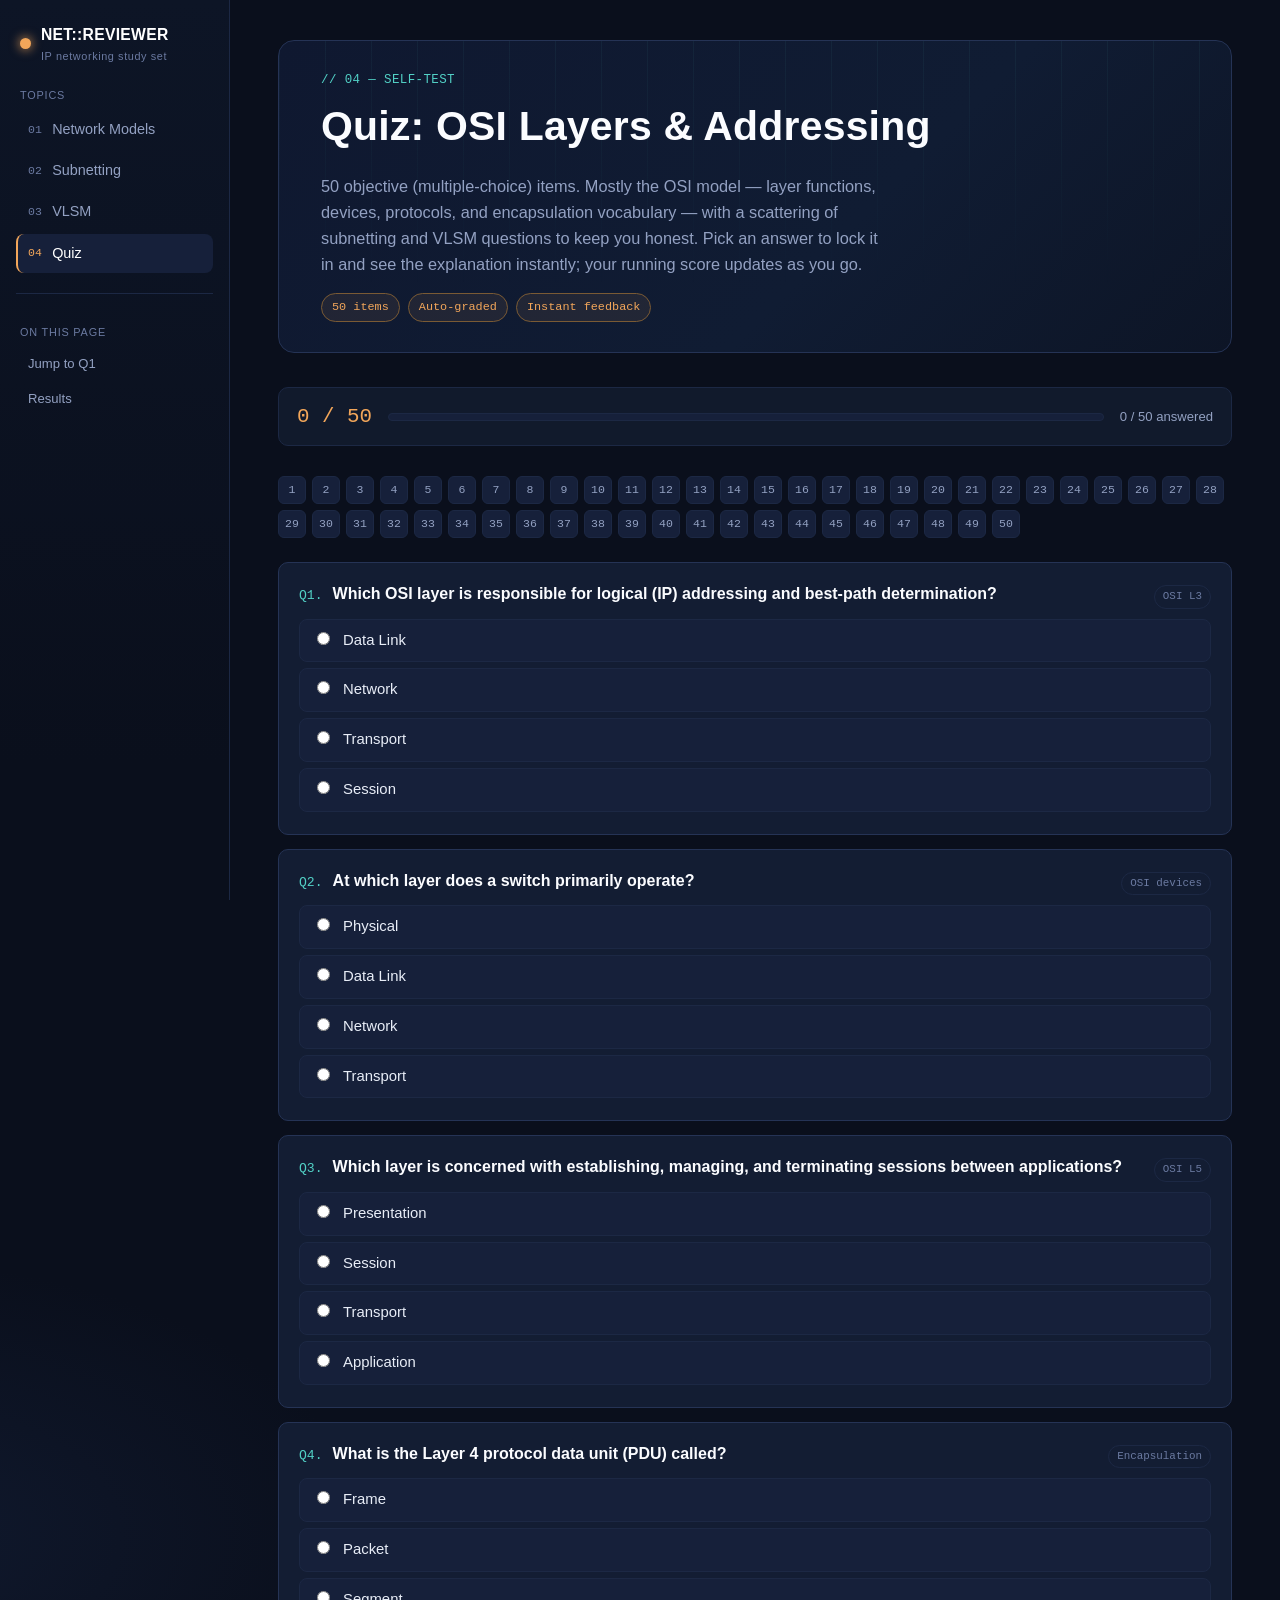
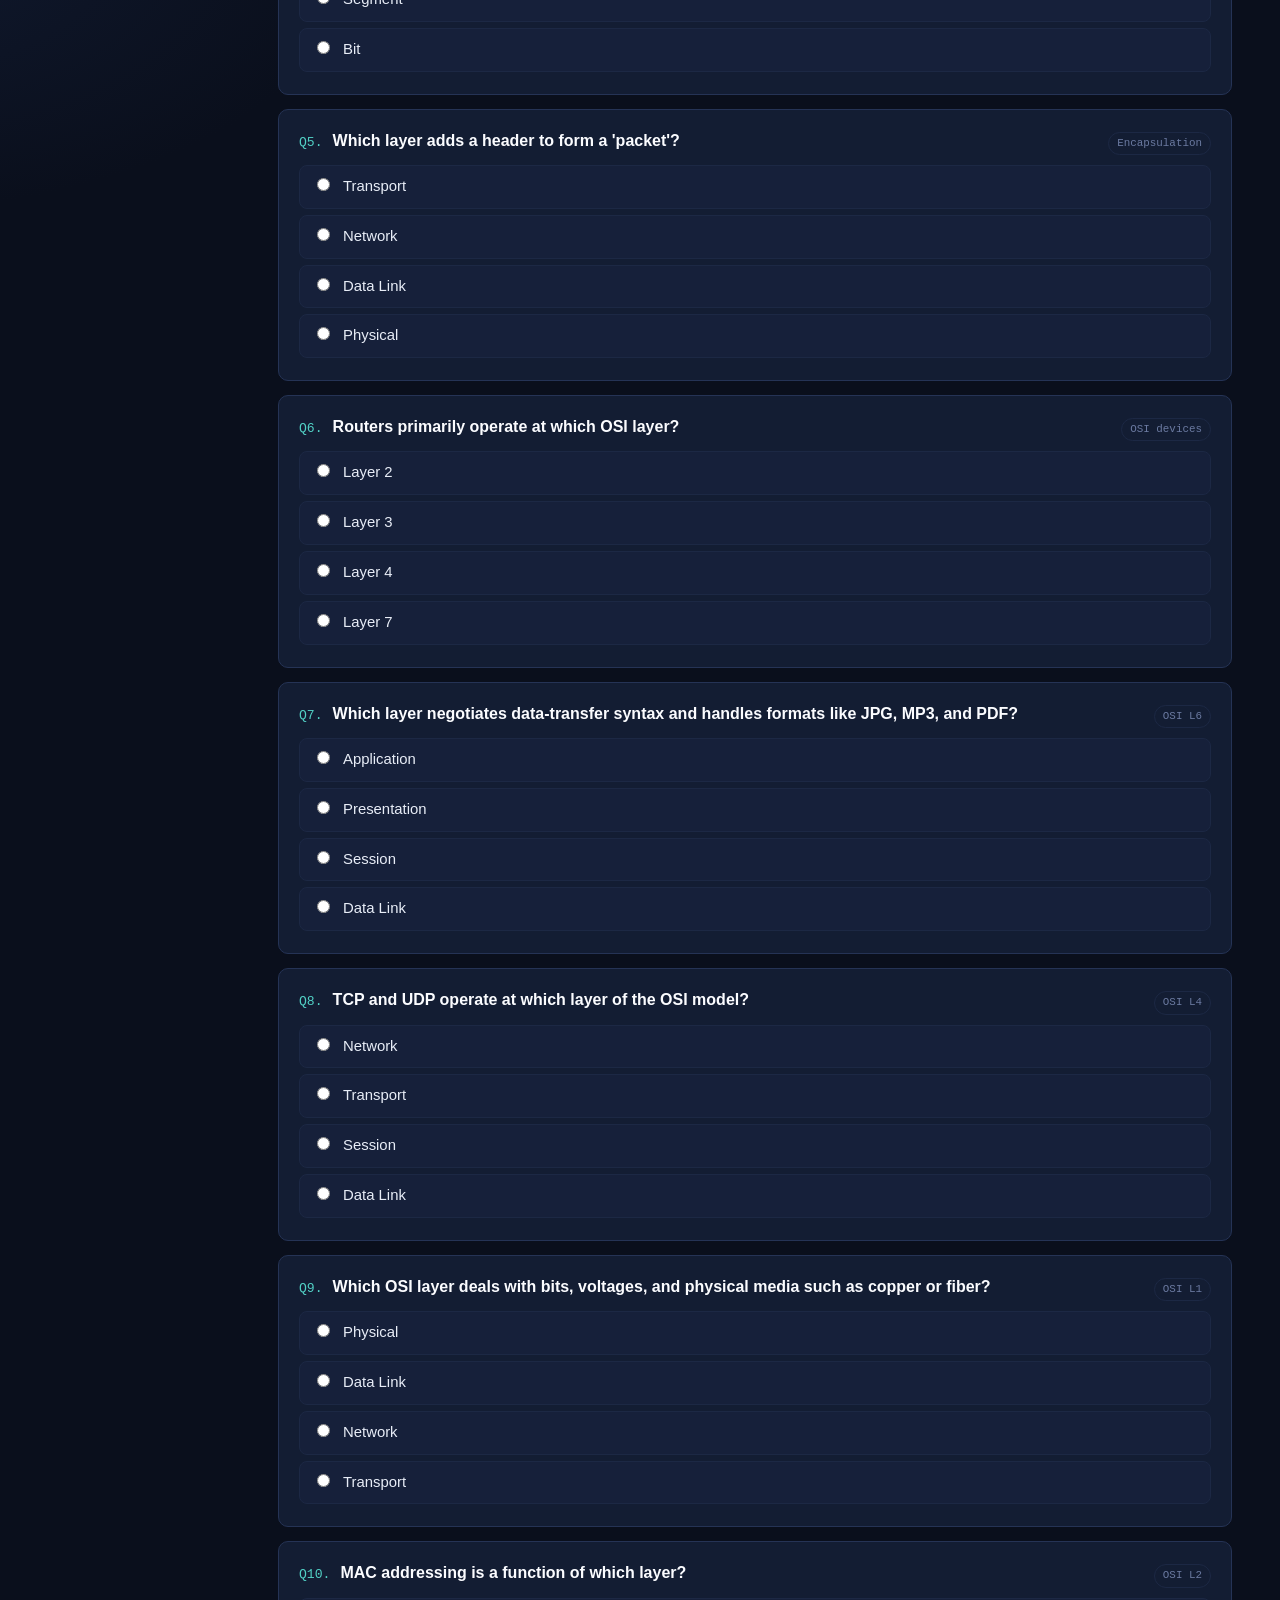
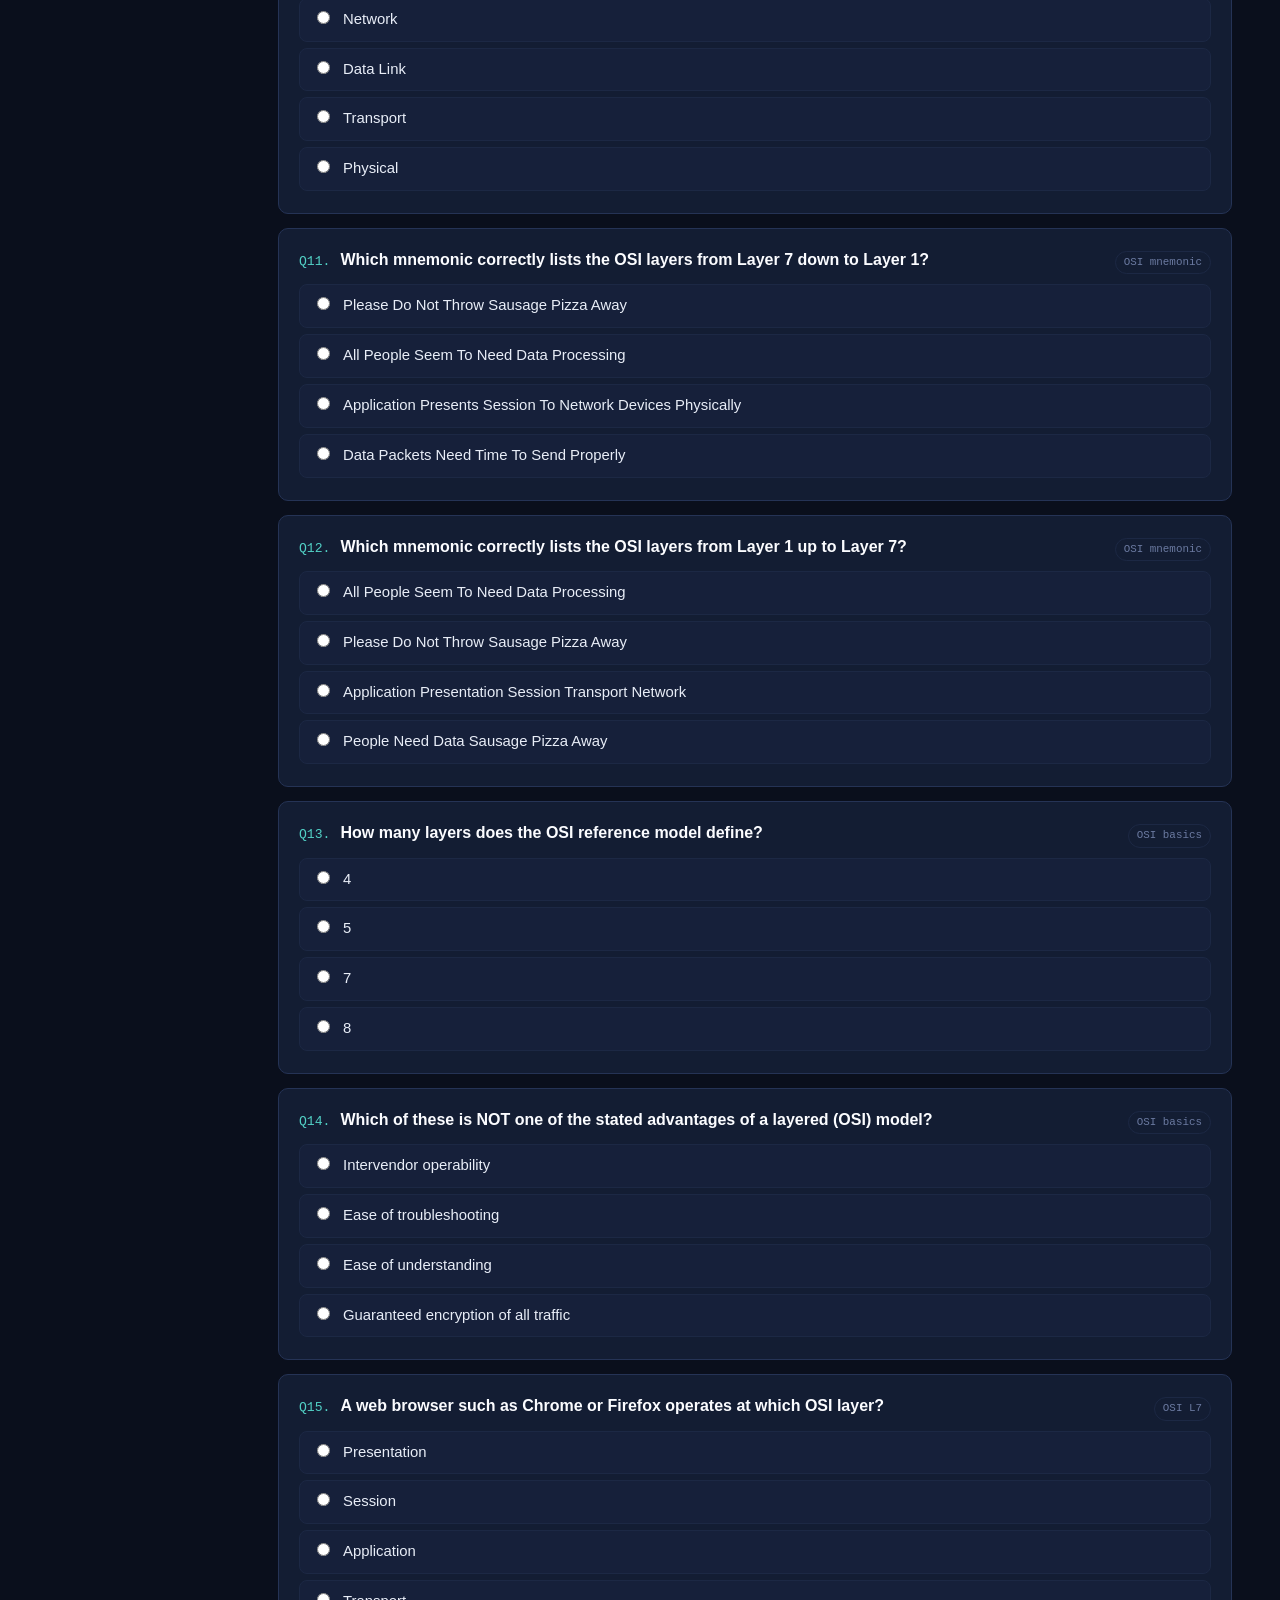
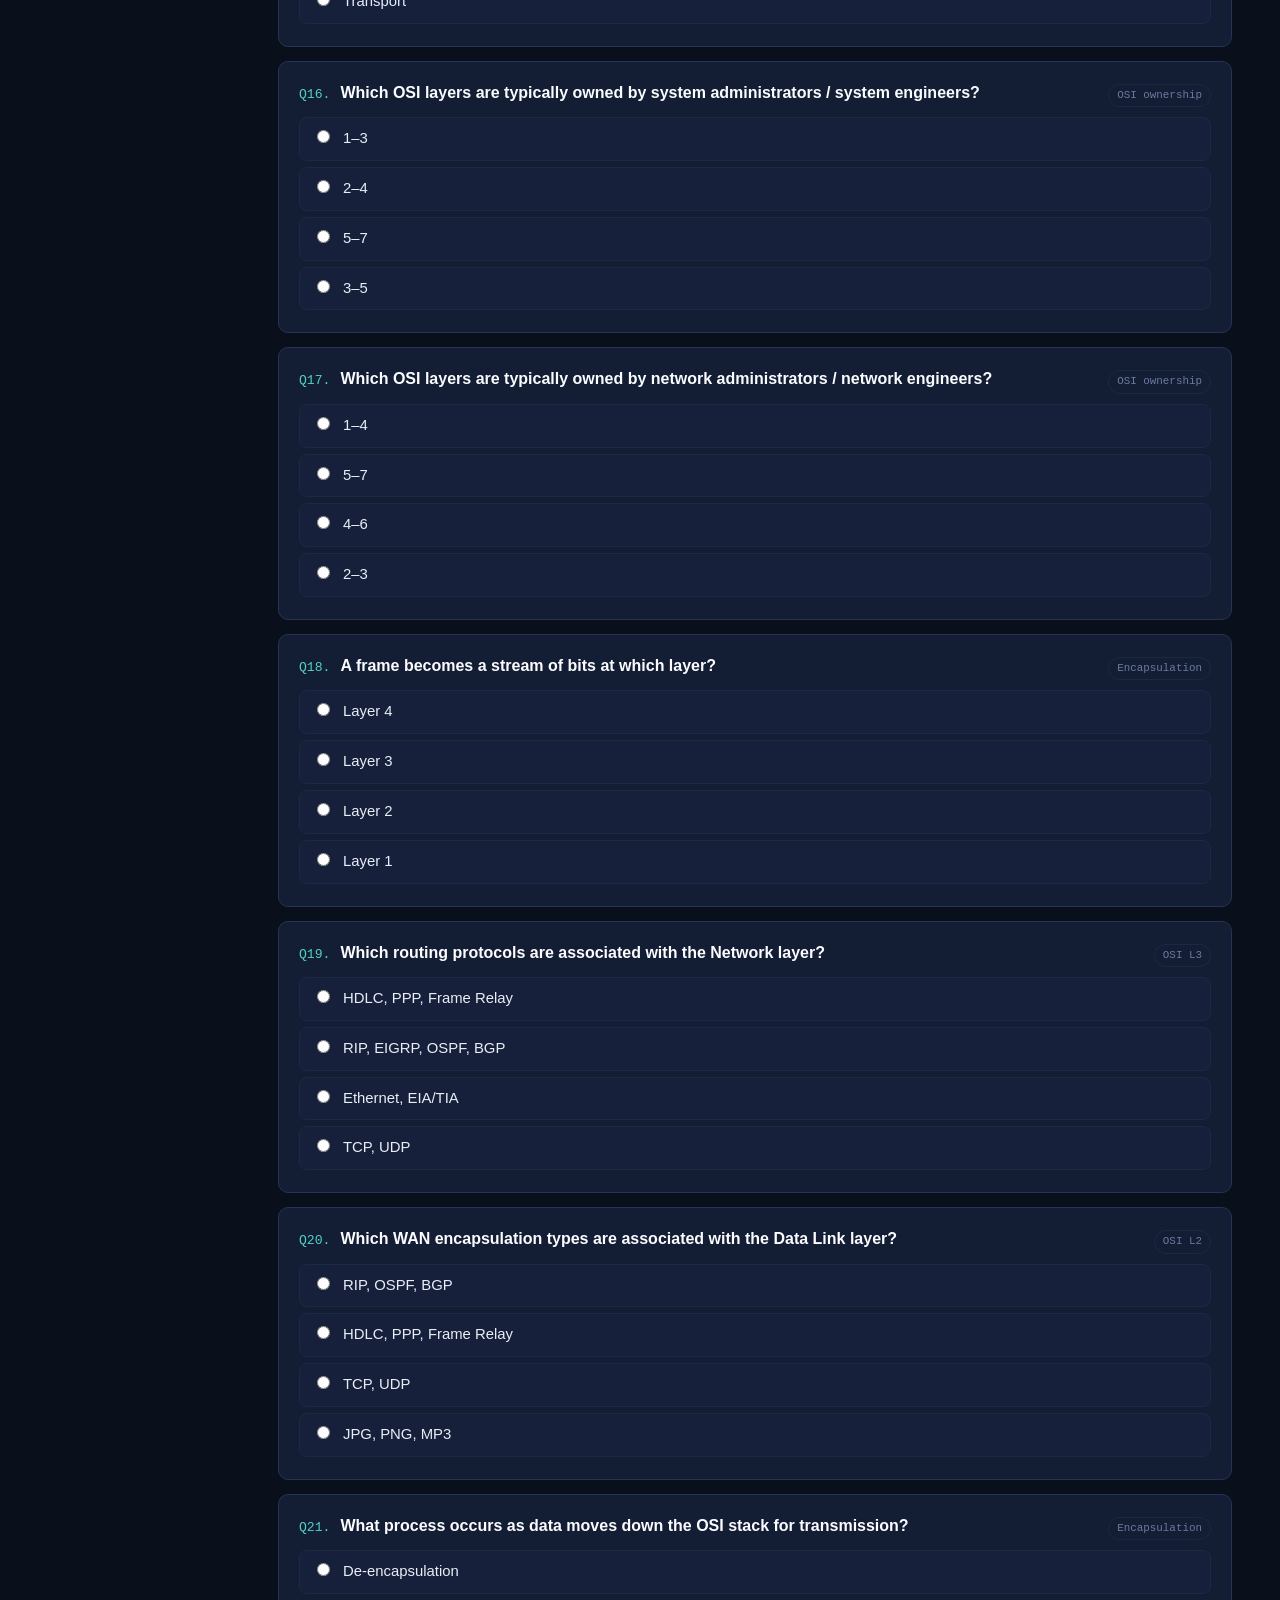
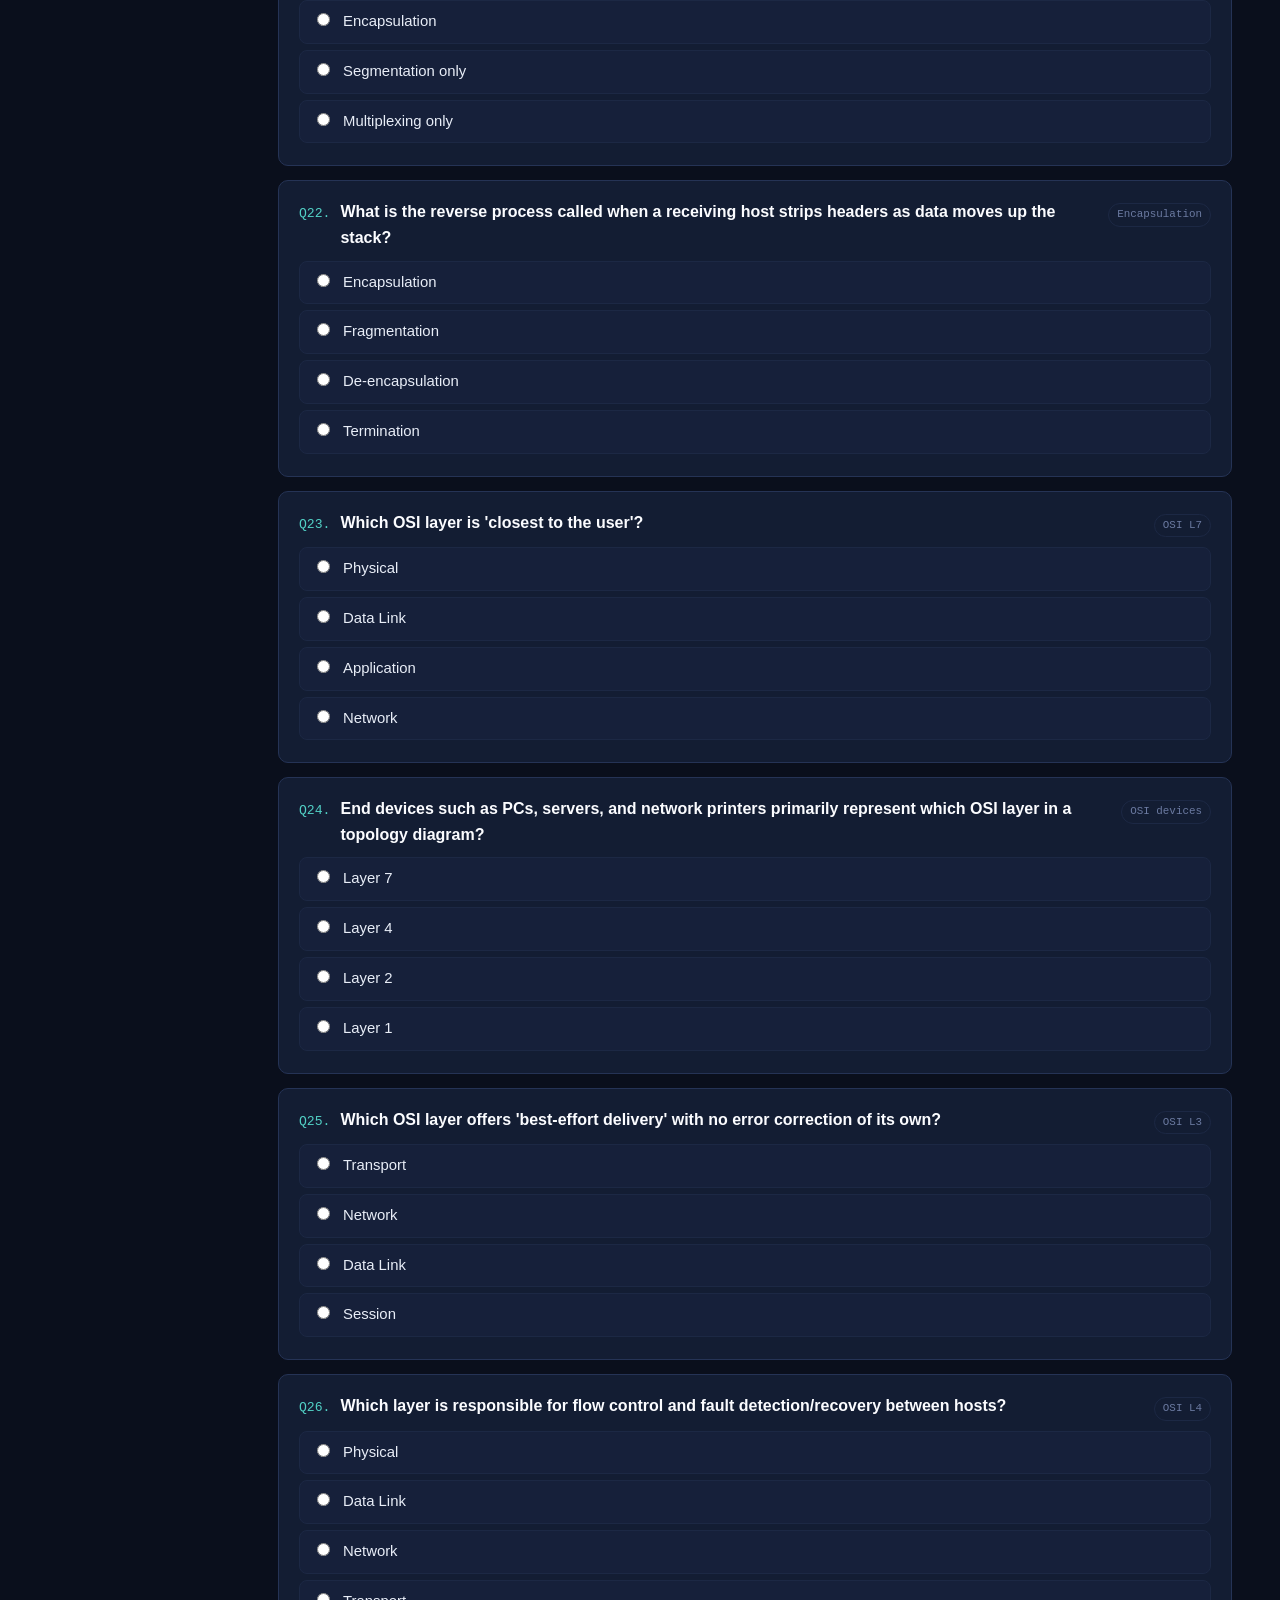
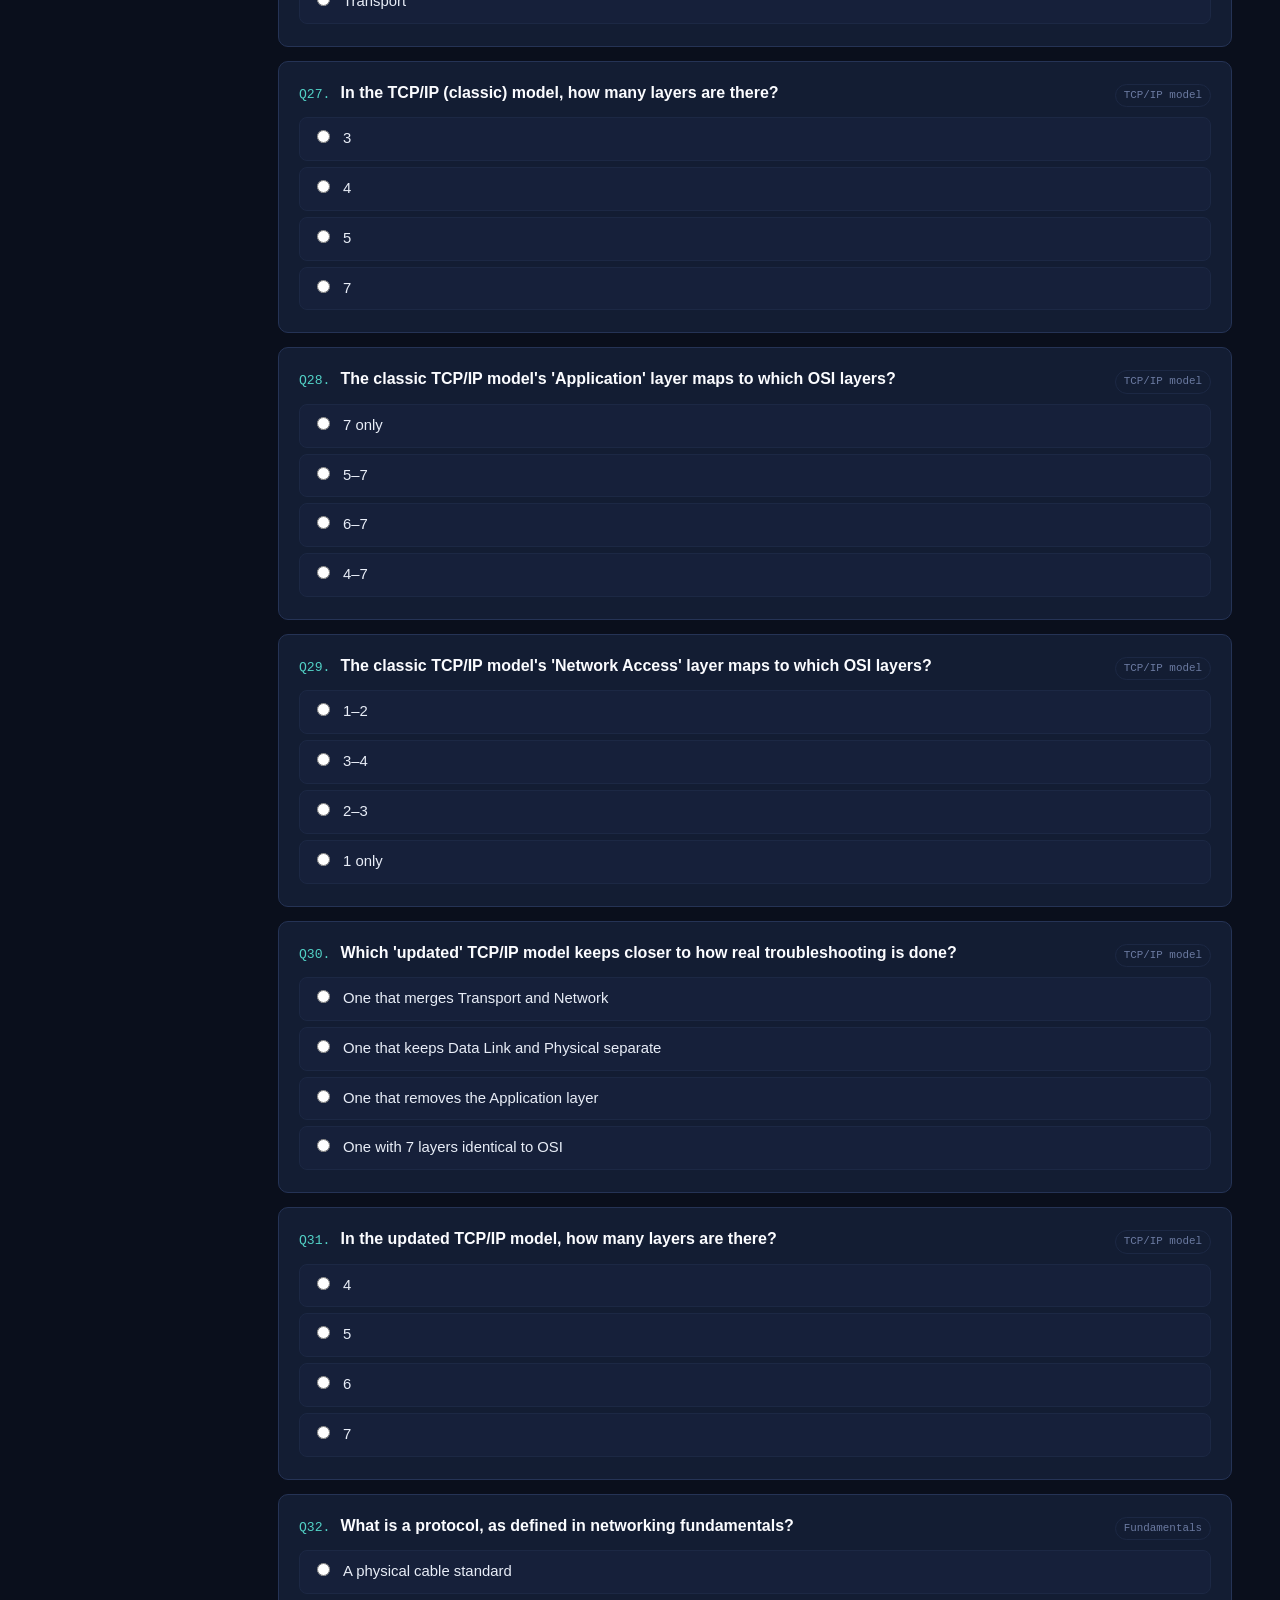
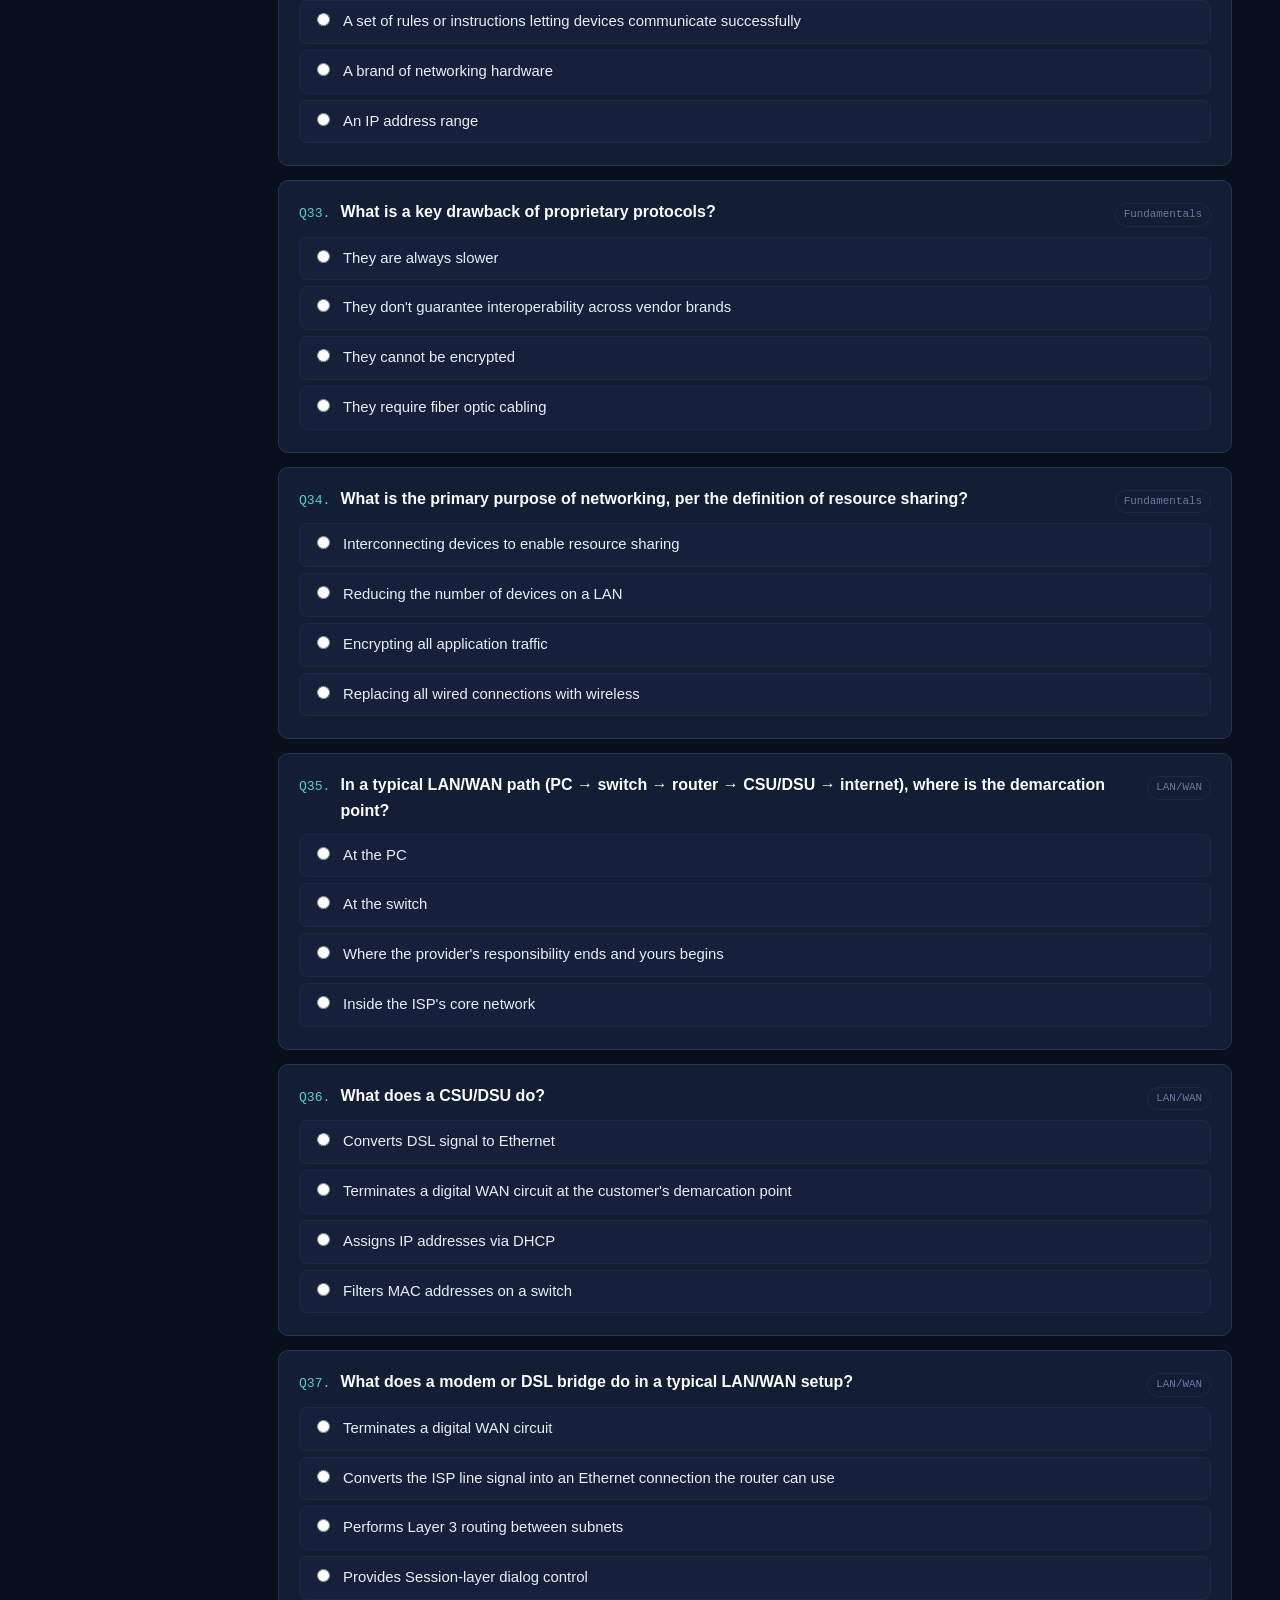
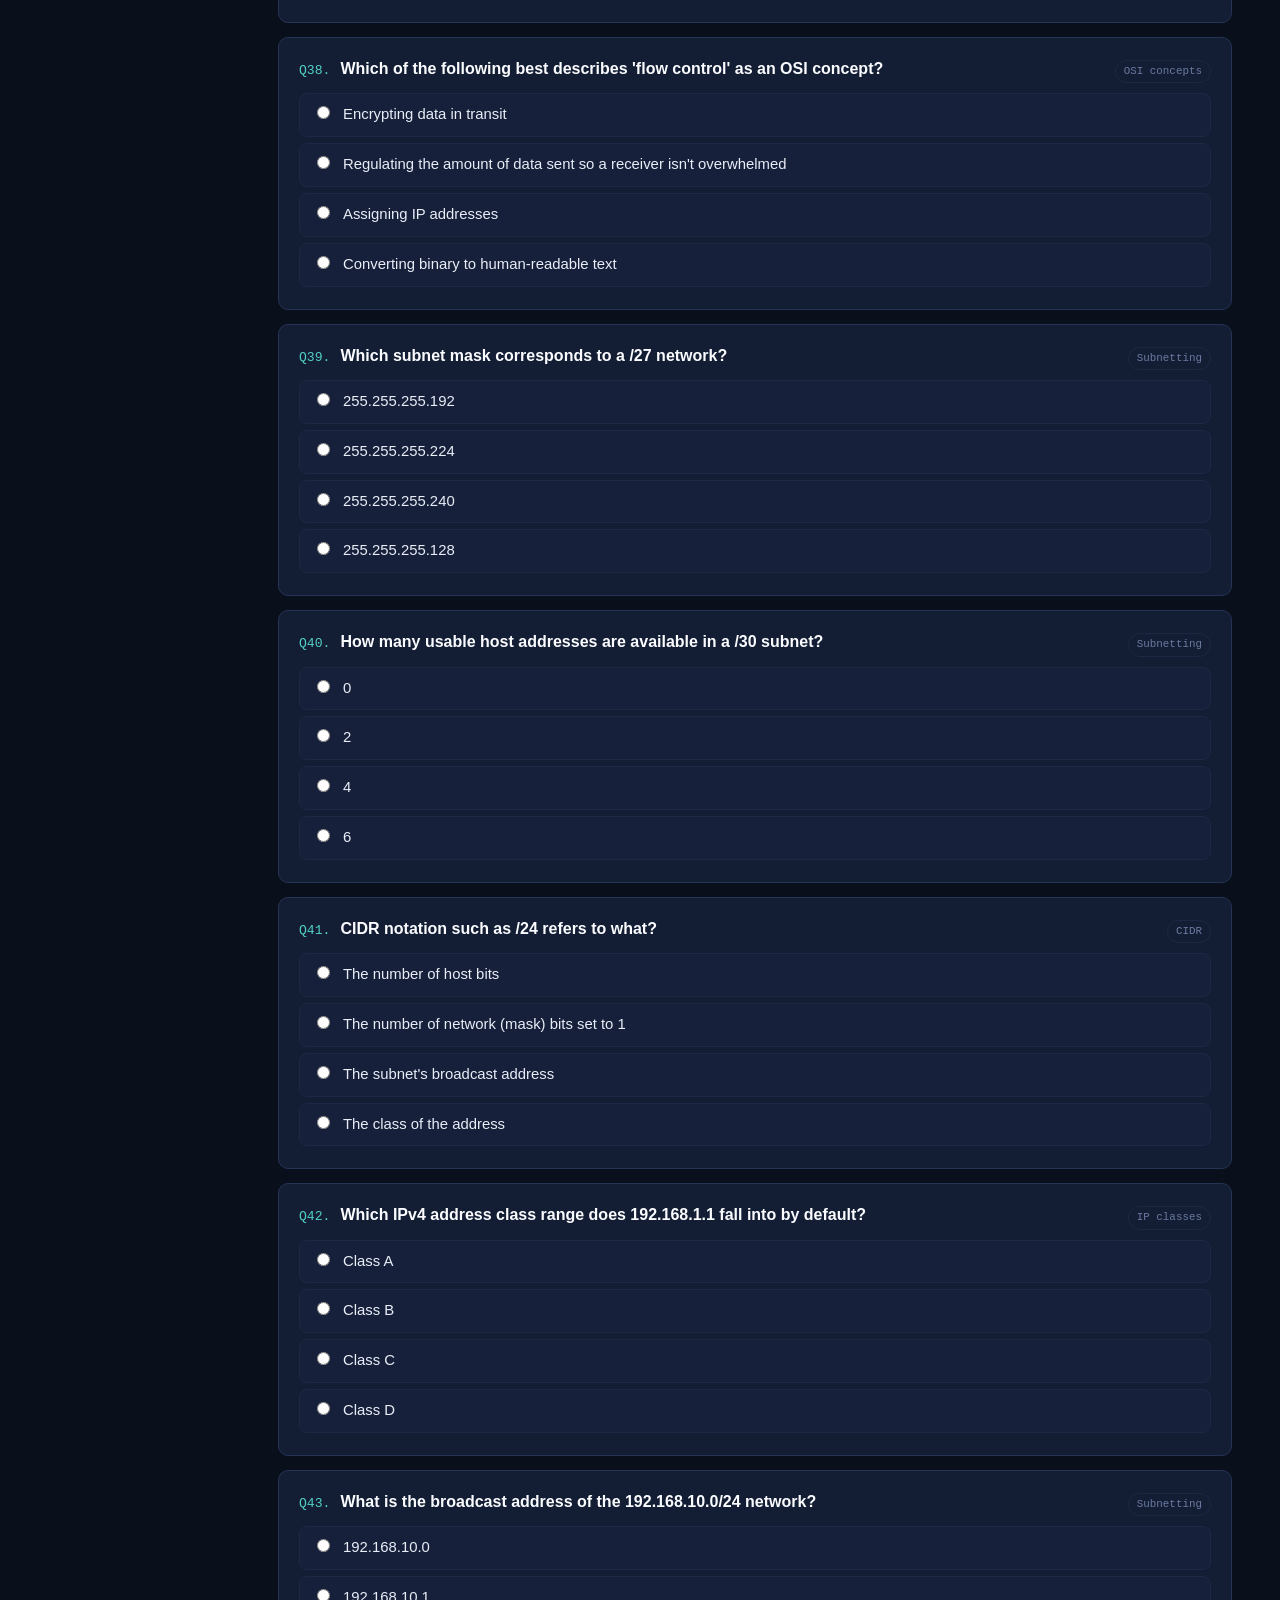
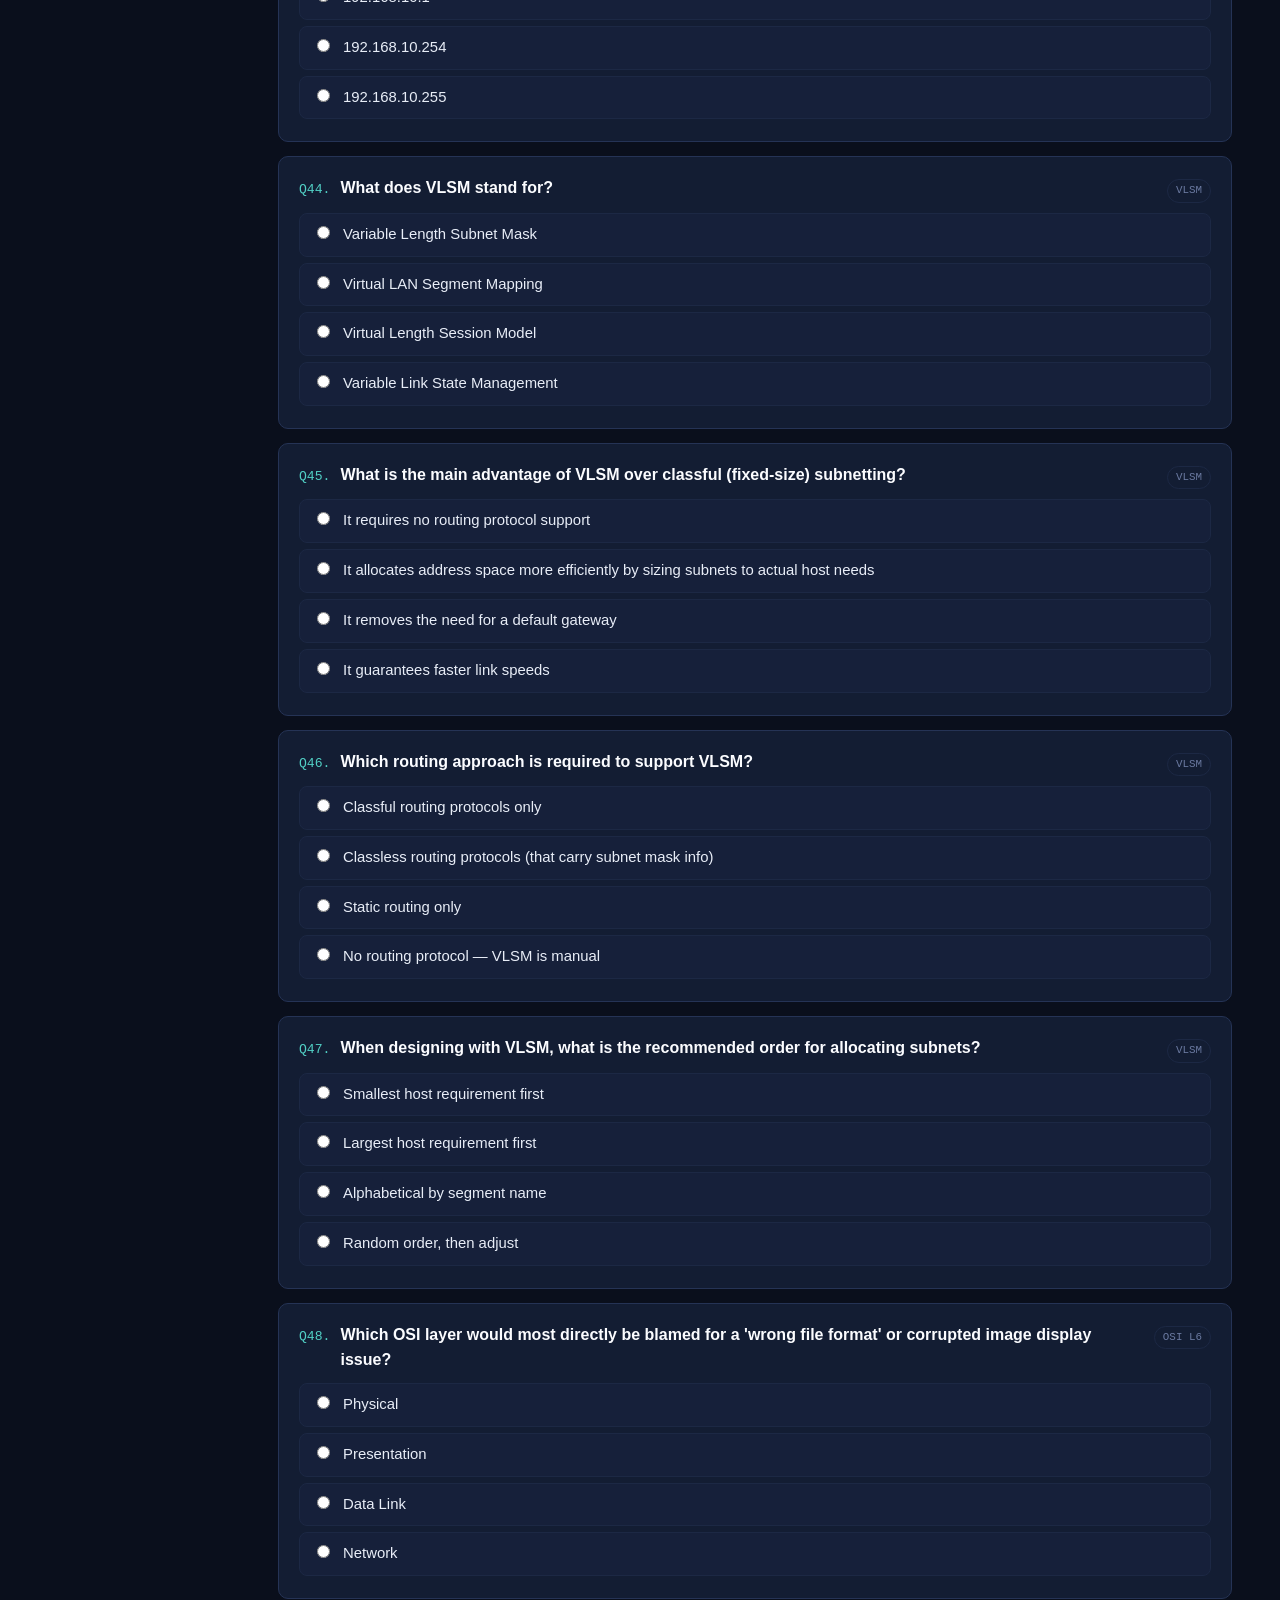
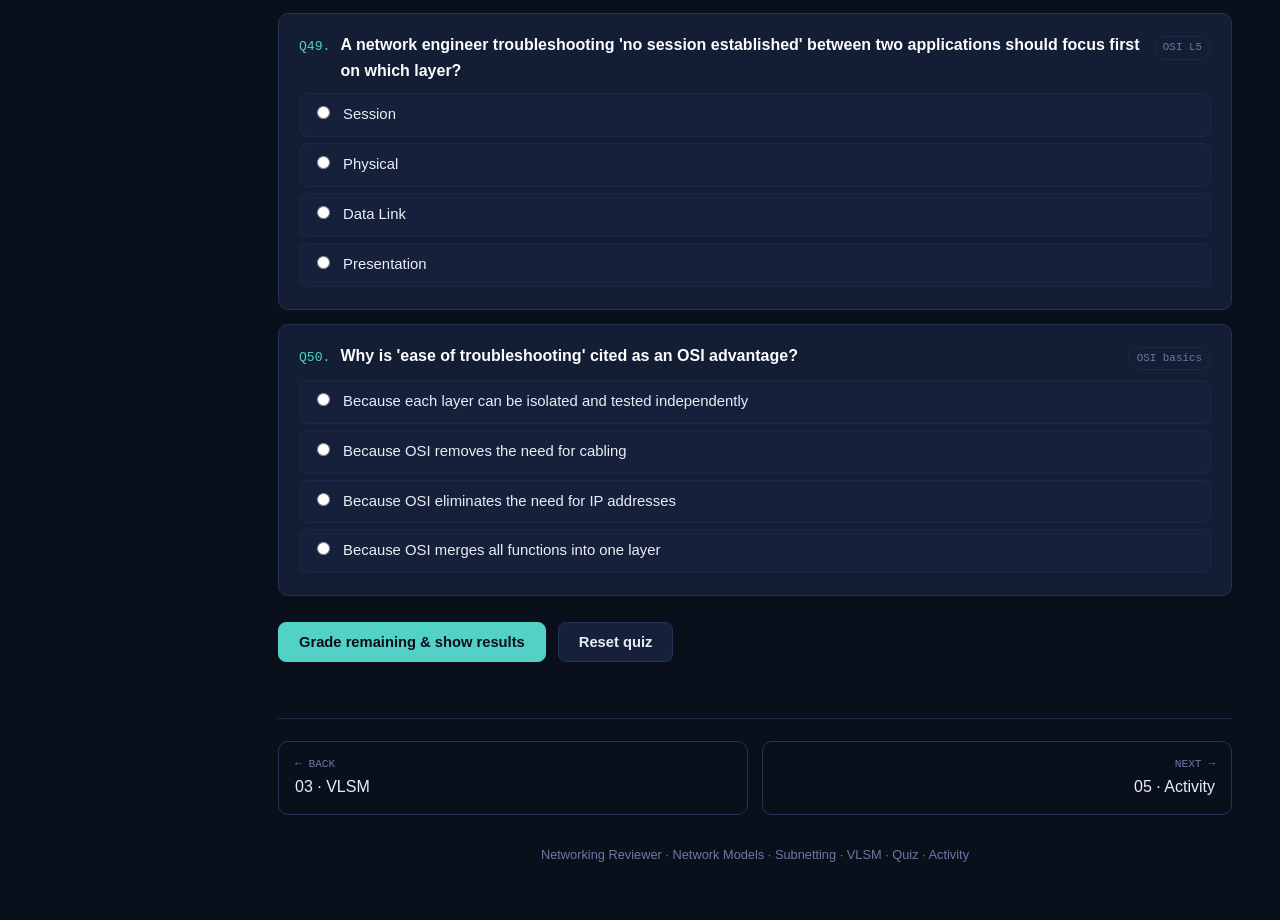
==== commit 20985e0b: "Update quiz.html" ====
--- a/quiz.html
+++ b/quiz.html
@@ -145,9 +145,9 @@
 
       <div class="pagejump">
         <a href="vlsm.html"><span class="dir">← BACK</span>03 · VLSM</a>
-        <a class="next" href="index.html"><span class="dir">RESTART →</span>01 · Network Models</a>
-      </div>
-      <footer class="site">Networking Reviewer · Network Models · Subnetting · VLSM · Quiz</footer>
+        <a class="next" href="activity.html"><span class="dir">NEXT →</span>05 · Activity</a>
+      </div>
+      <footer class="site">Networking Reviewer · Network Models · Subnetting · VLSM · Quiz · Activity</footer>
     </div>
   </main>
 </div>
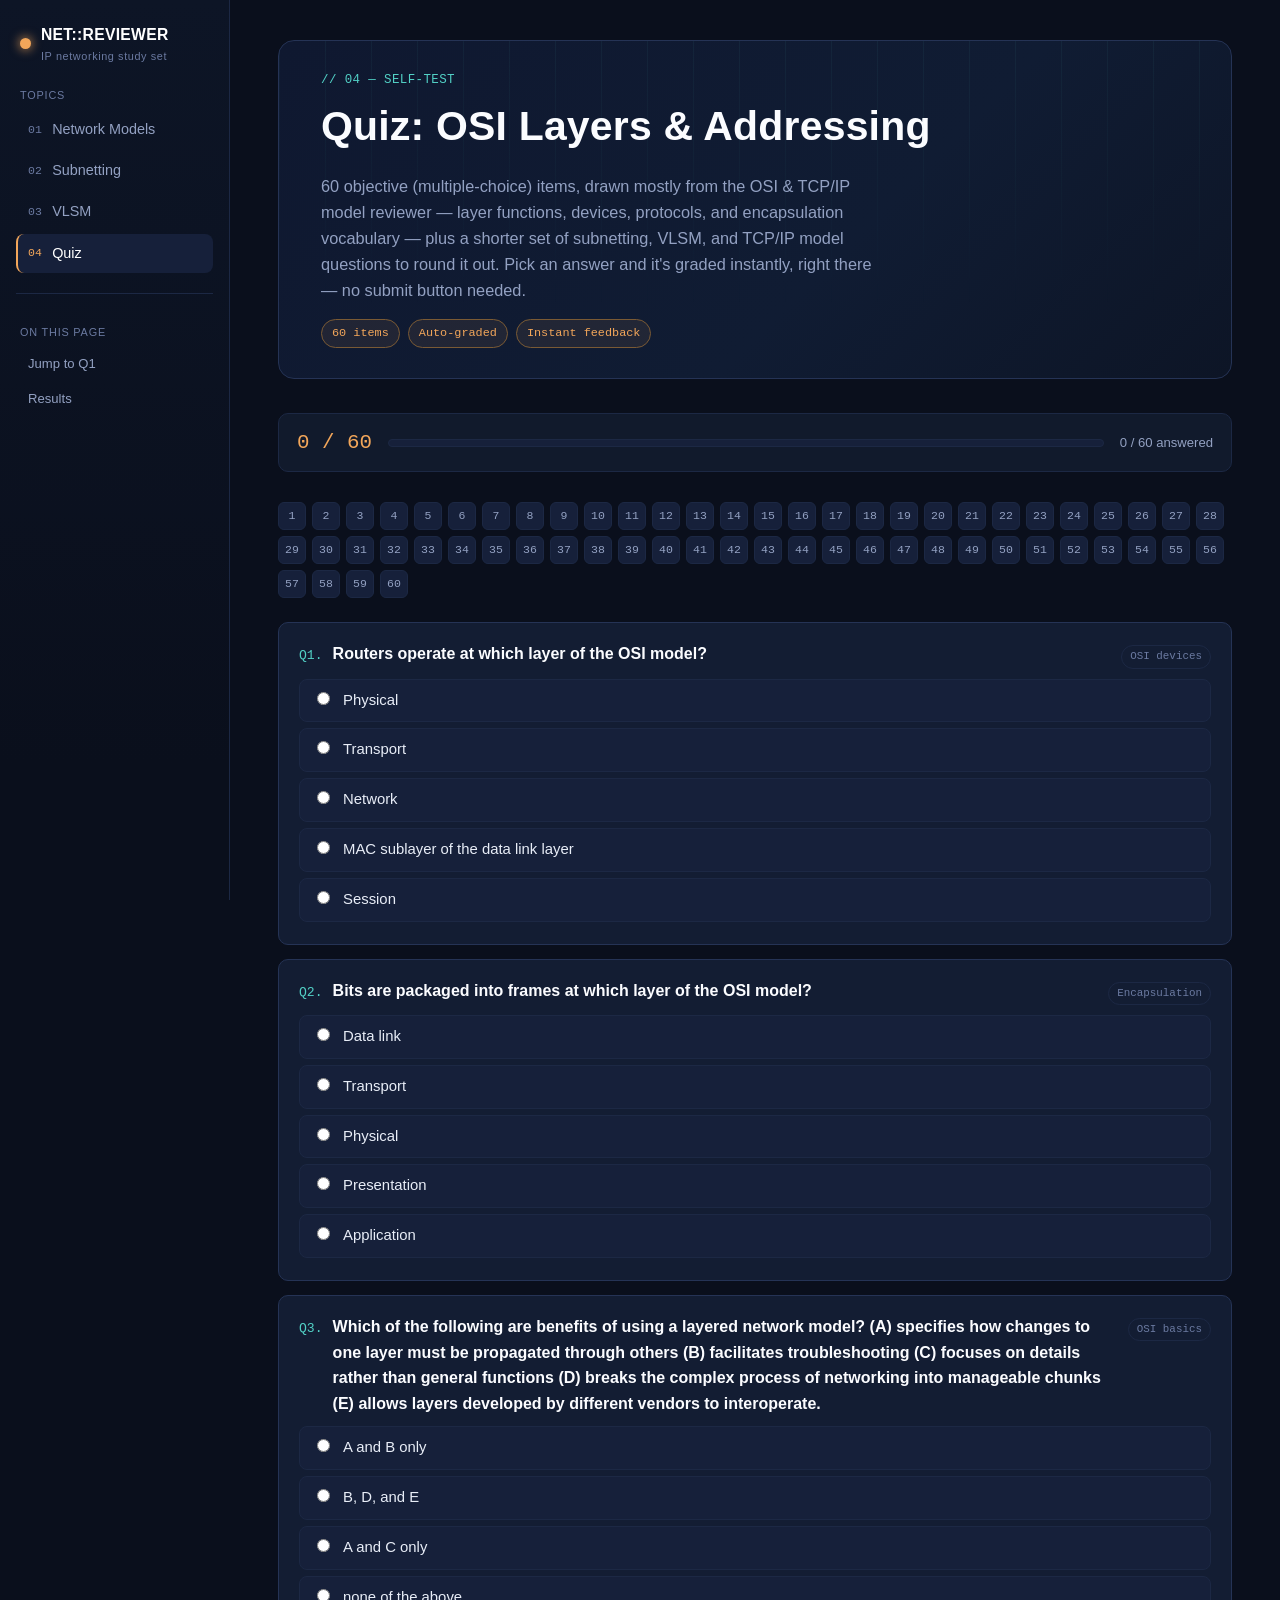
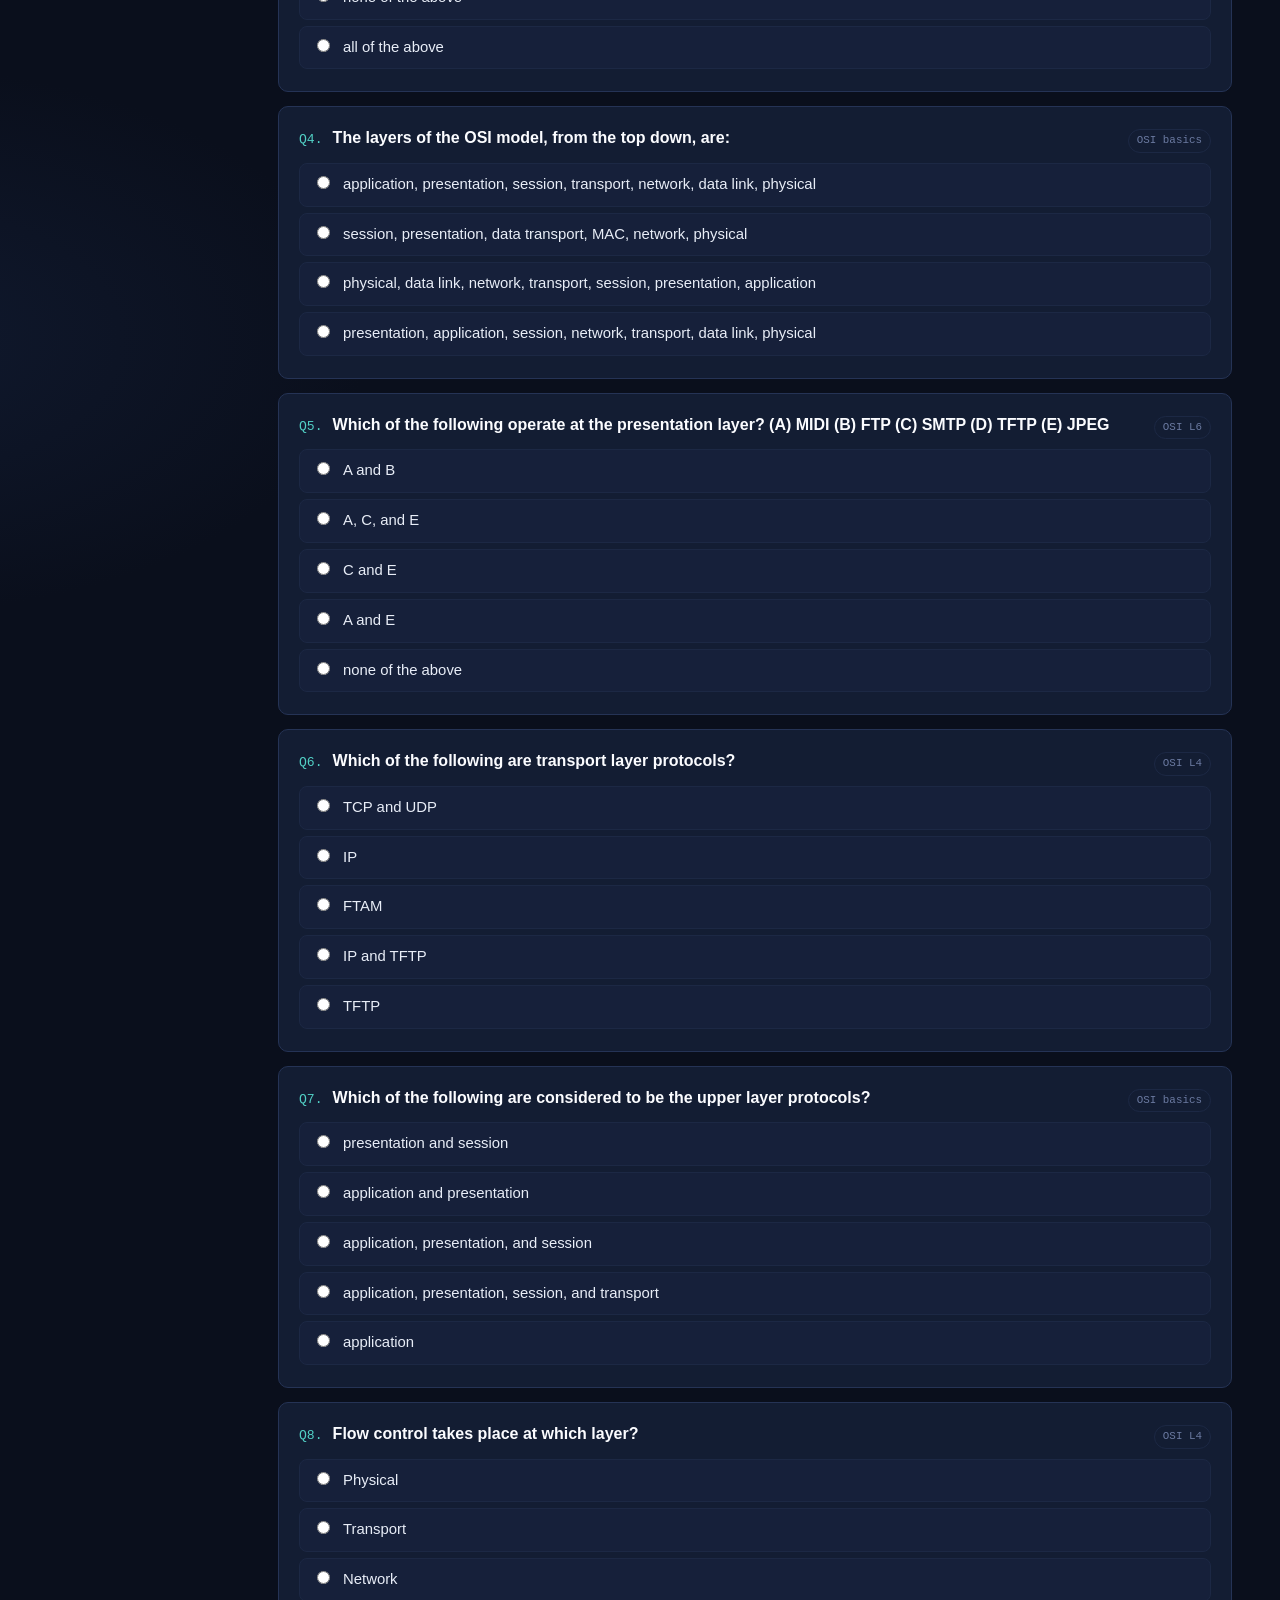
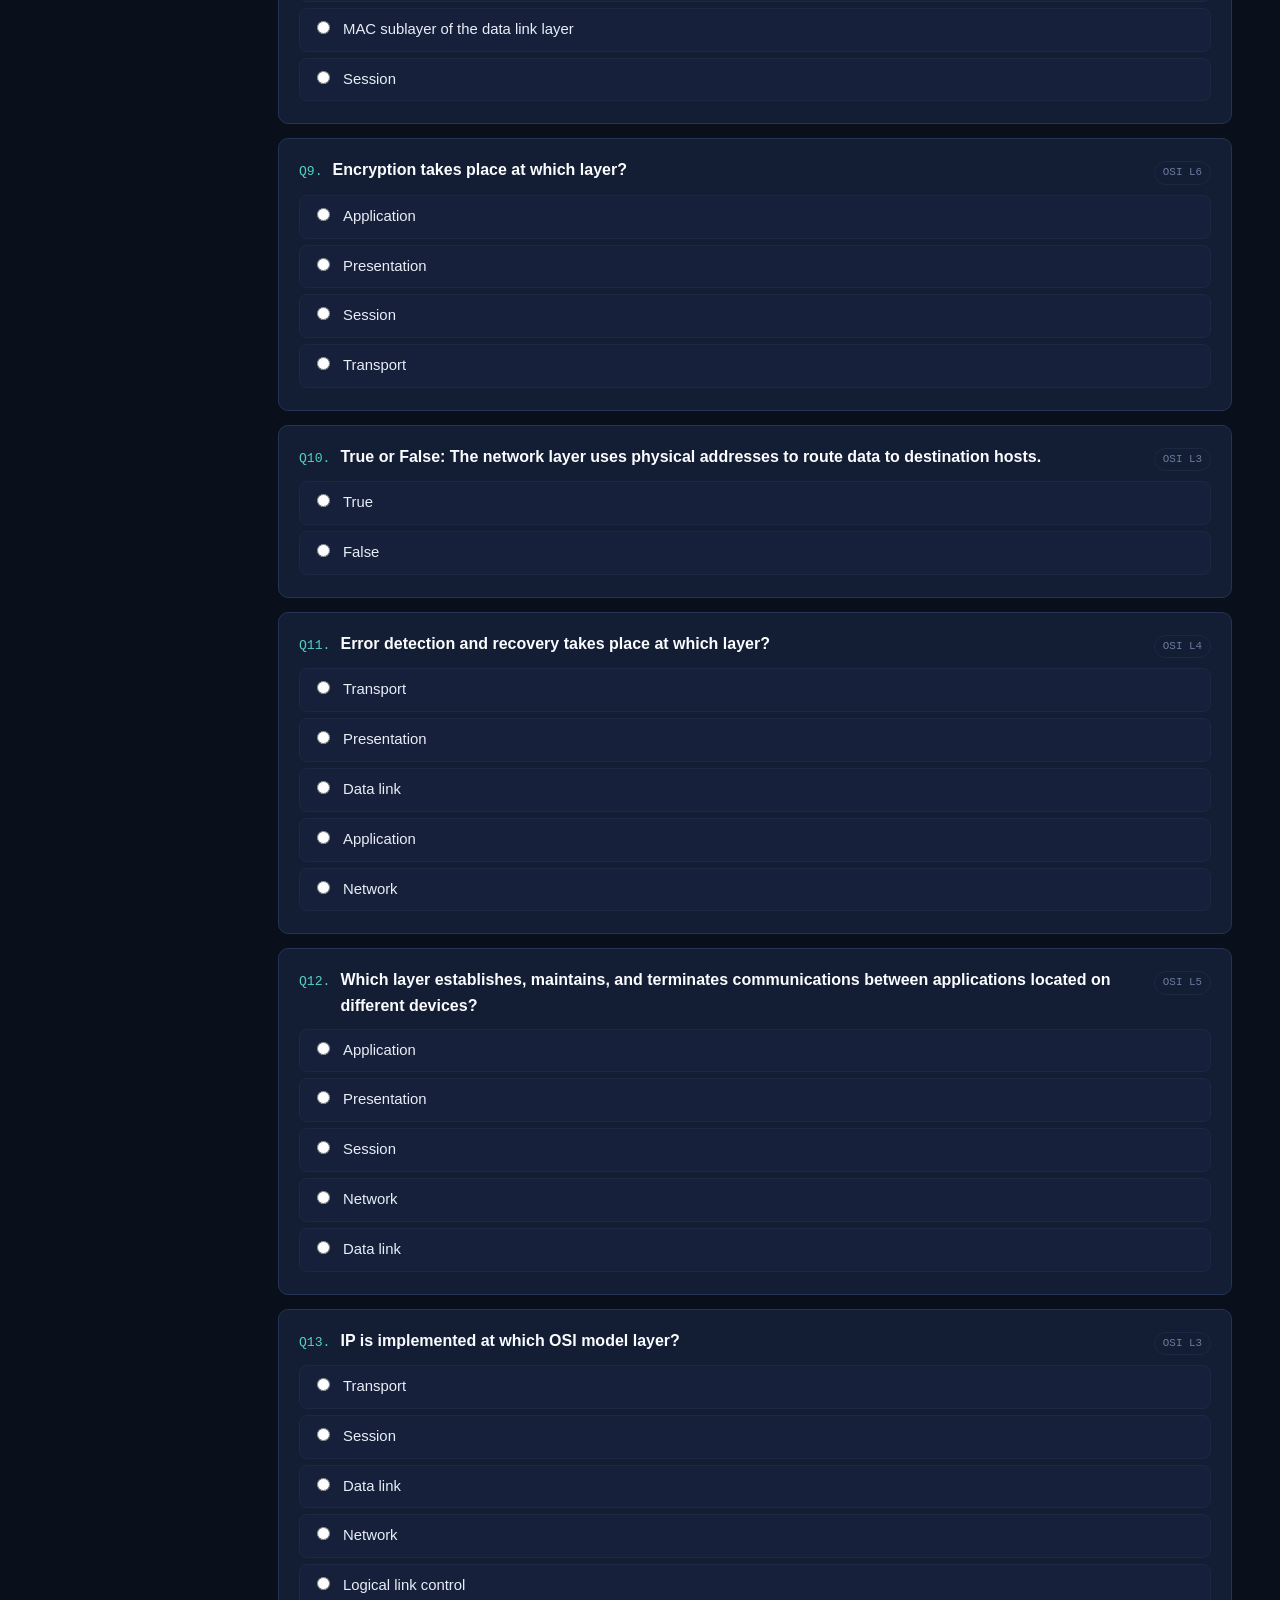
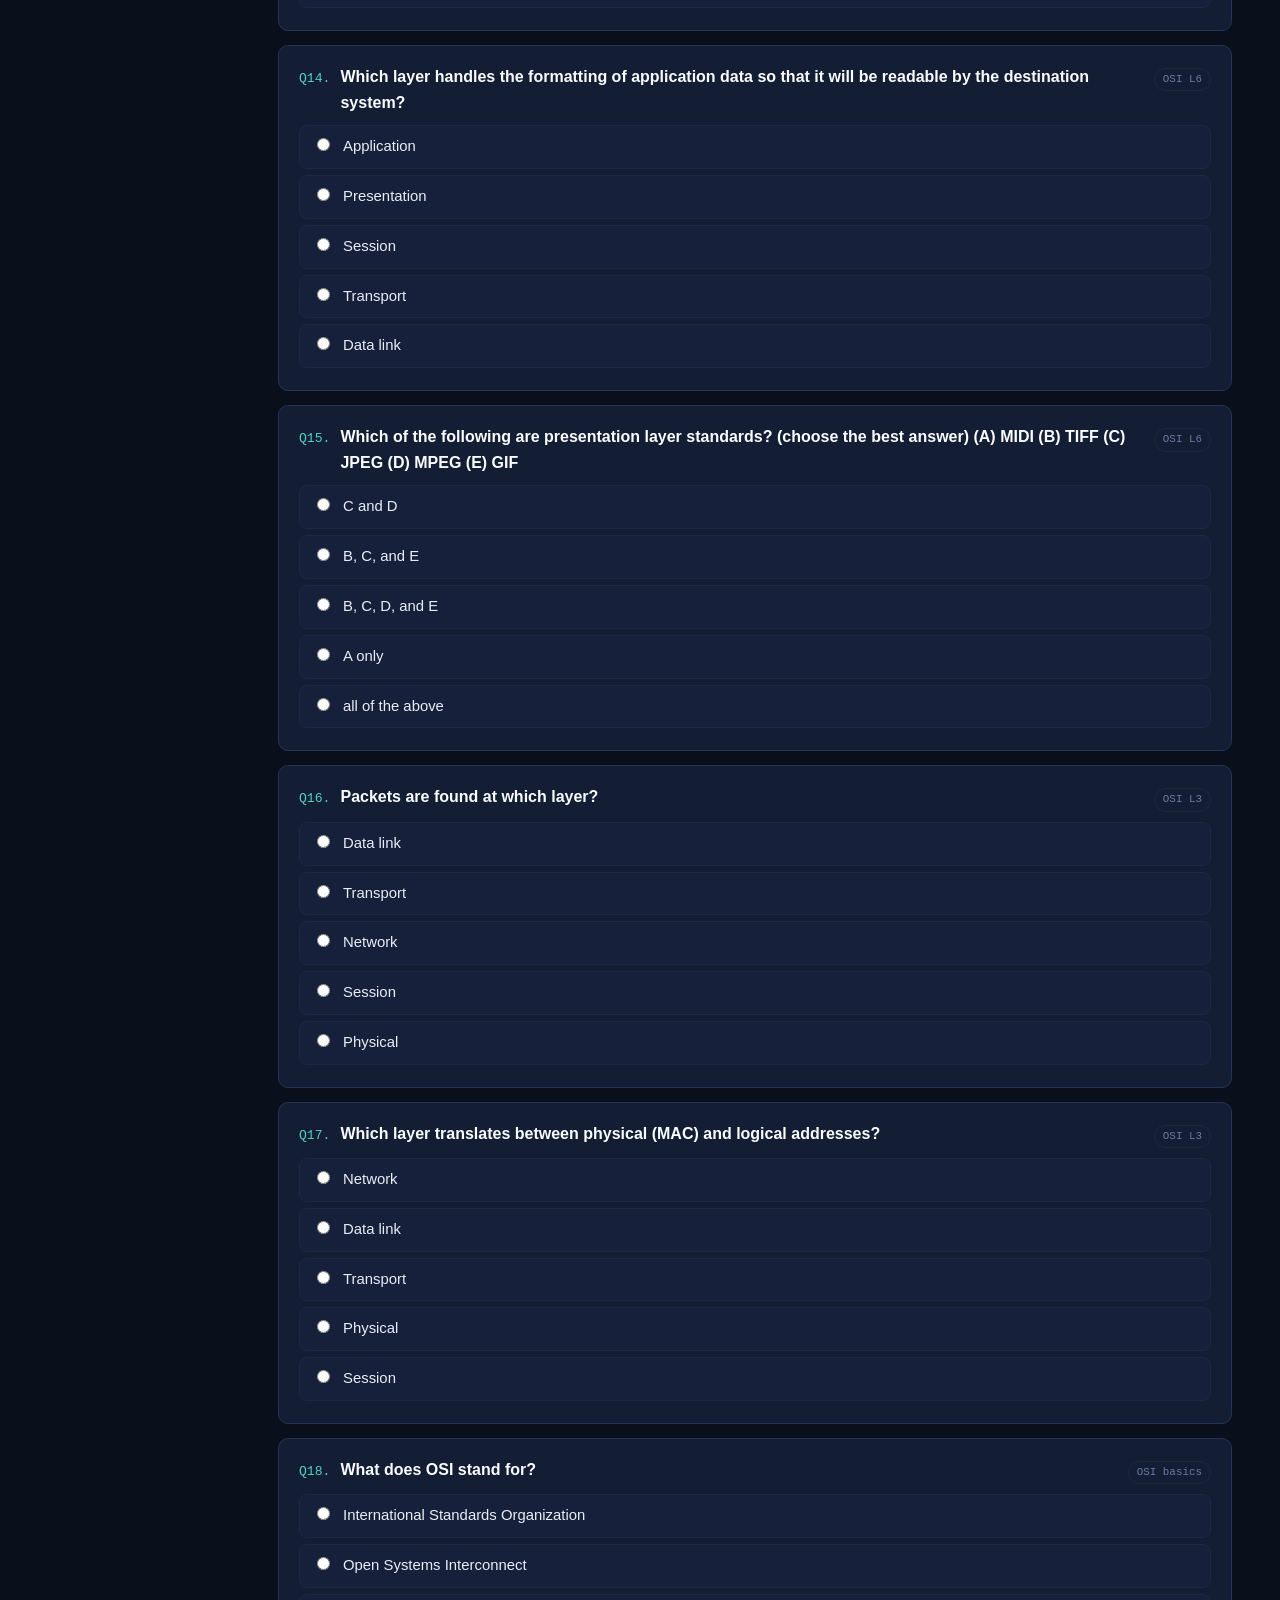
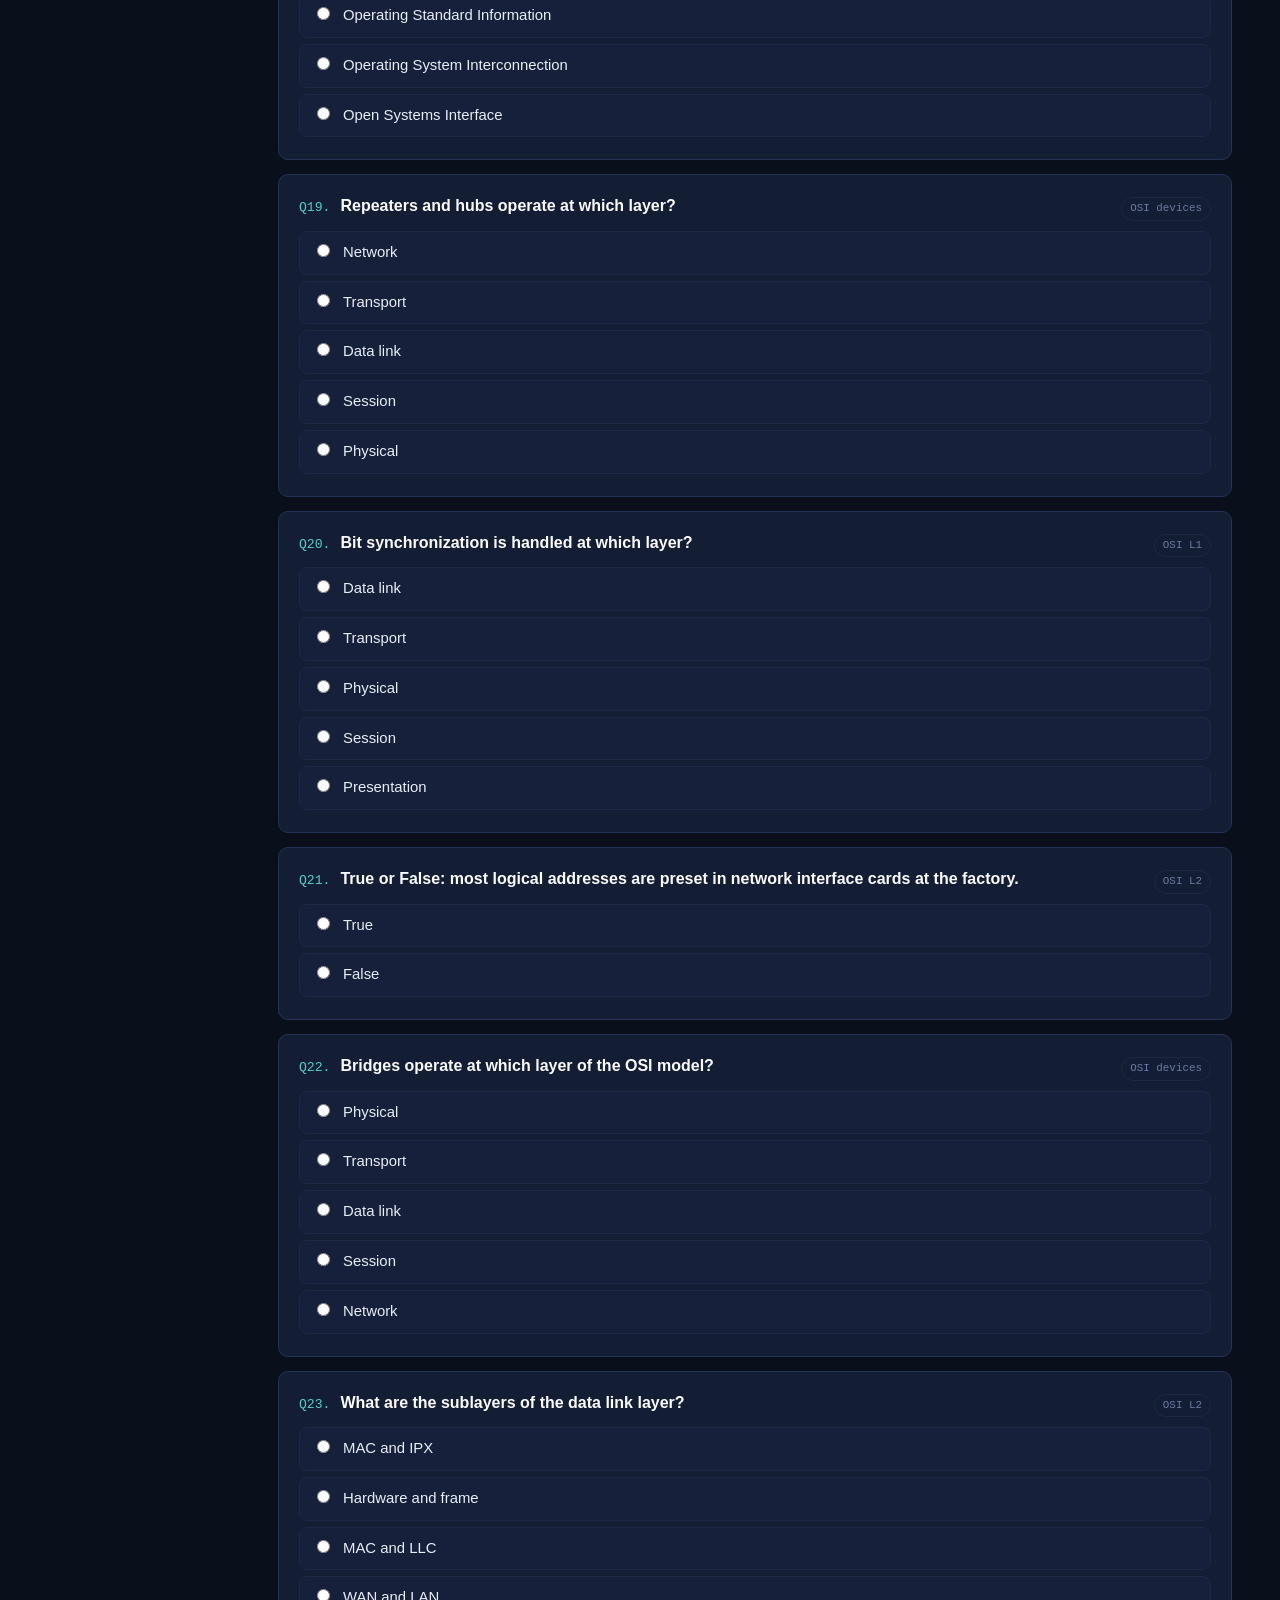
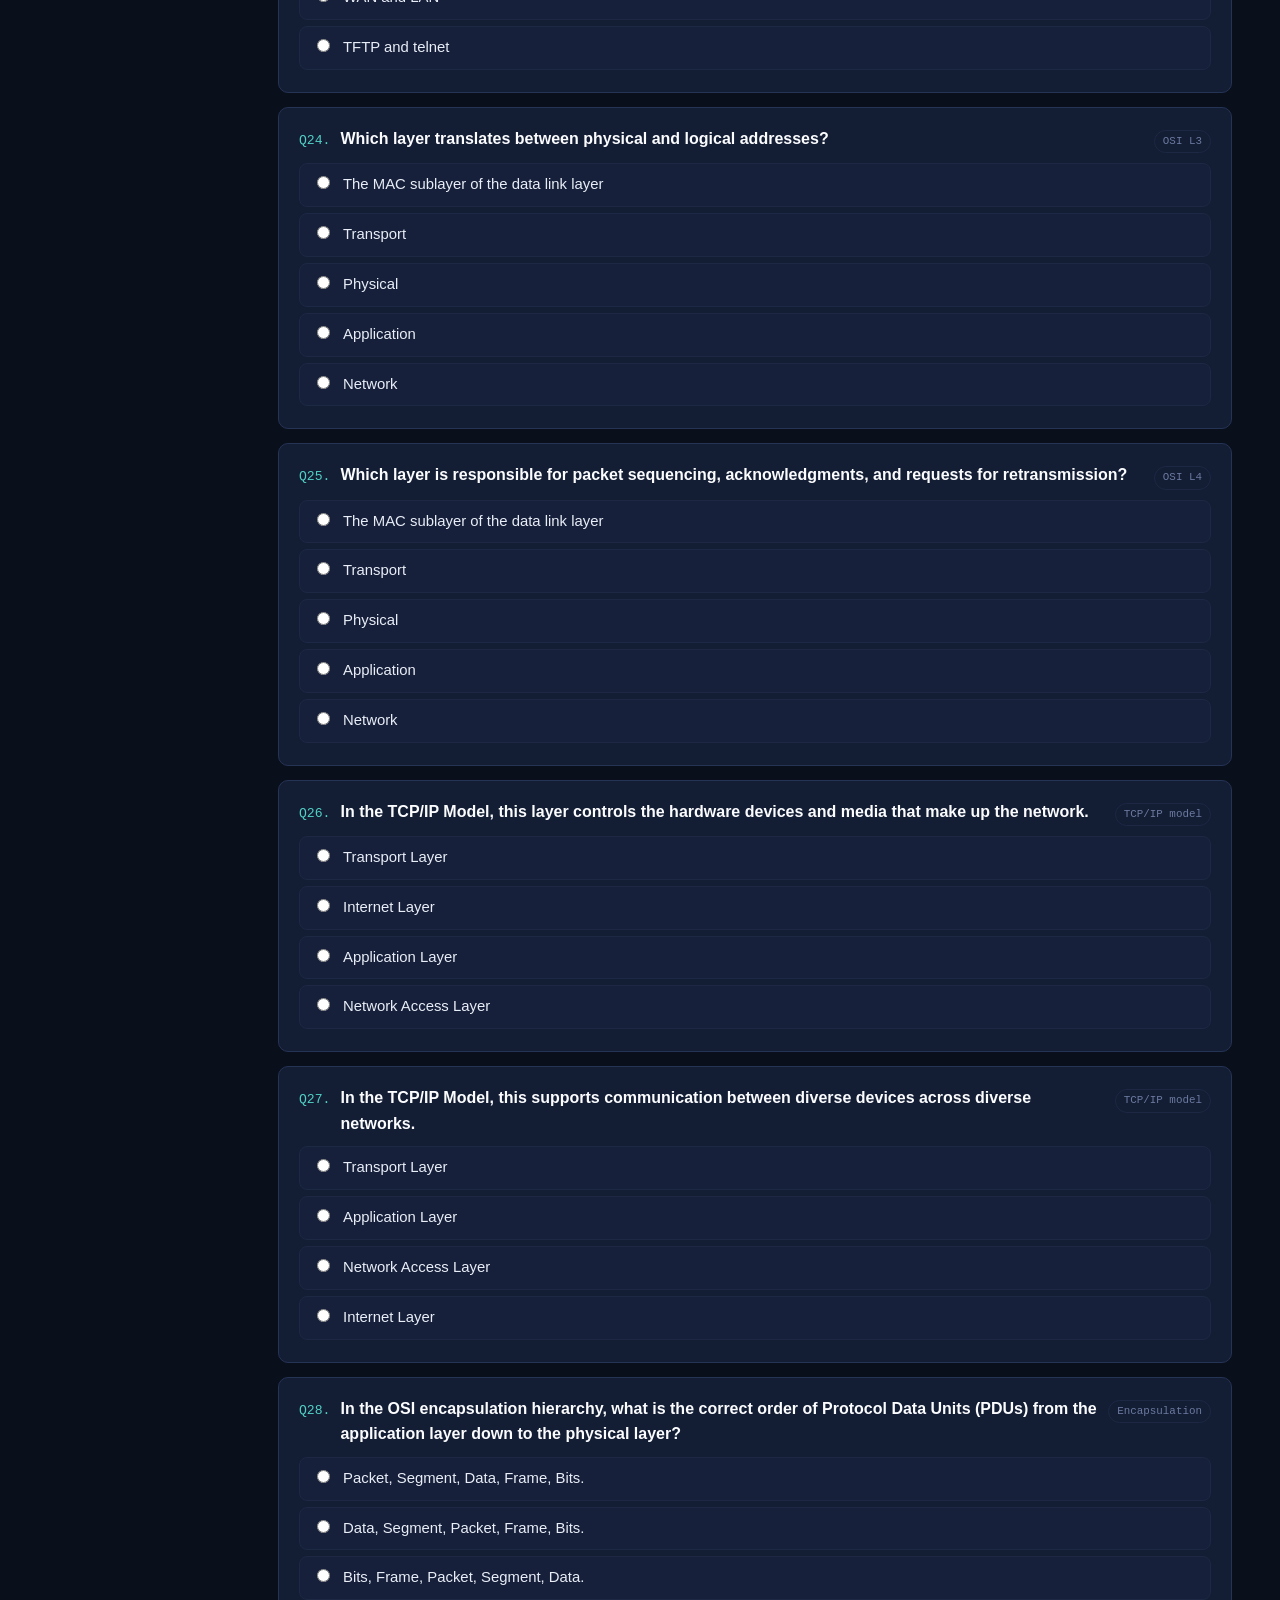
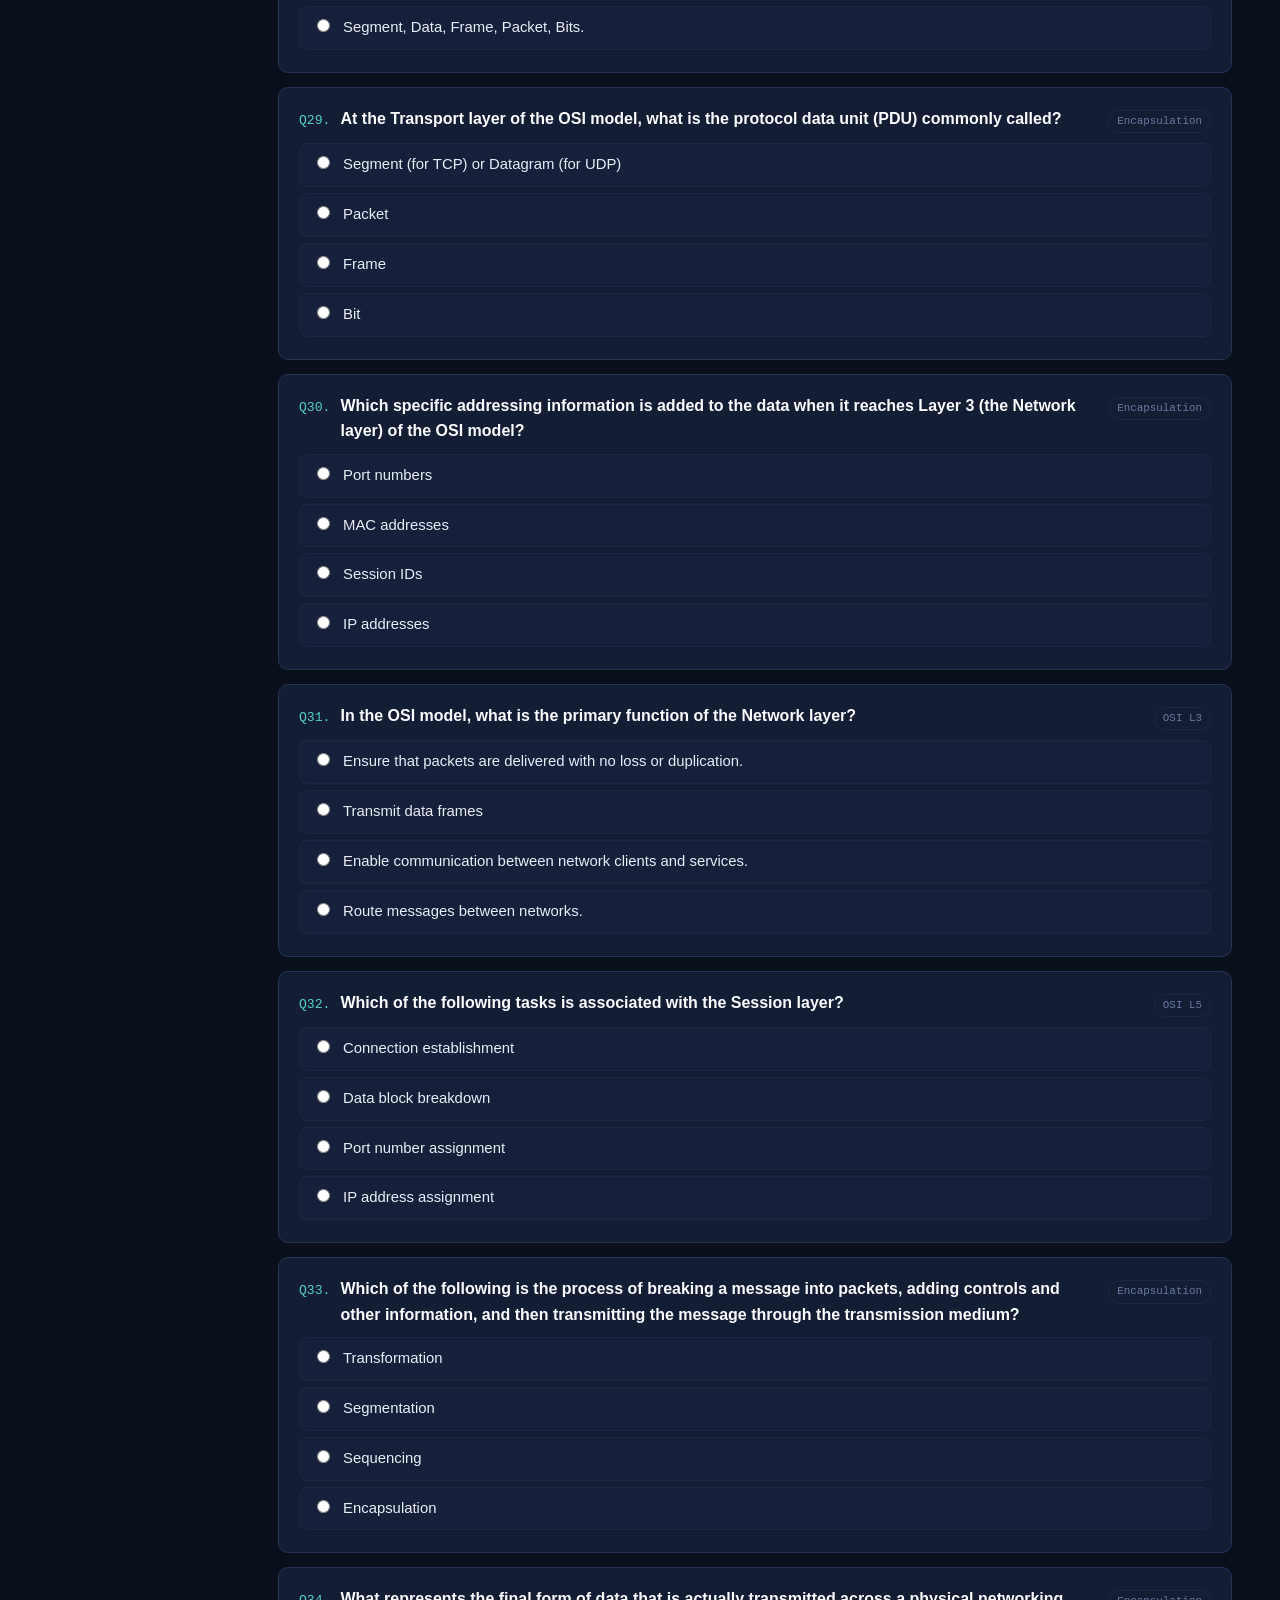
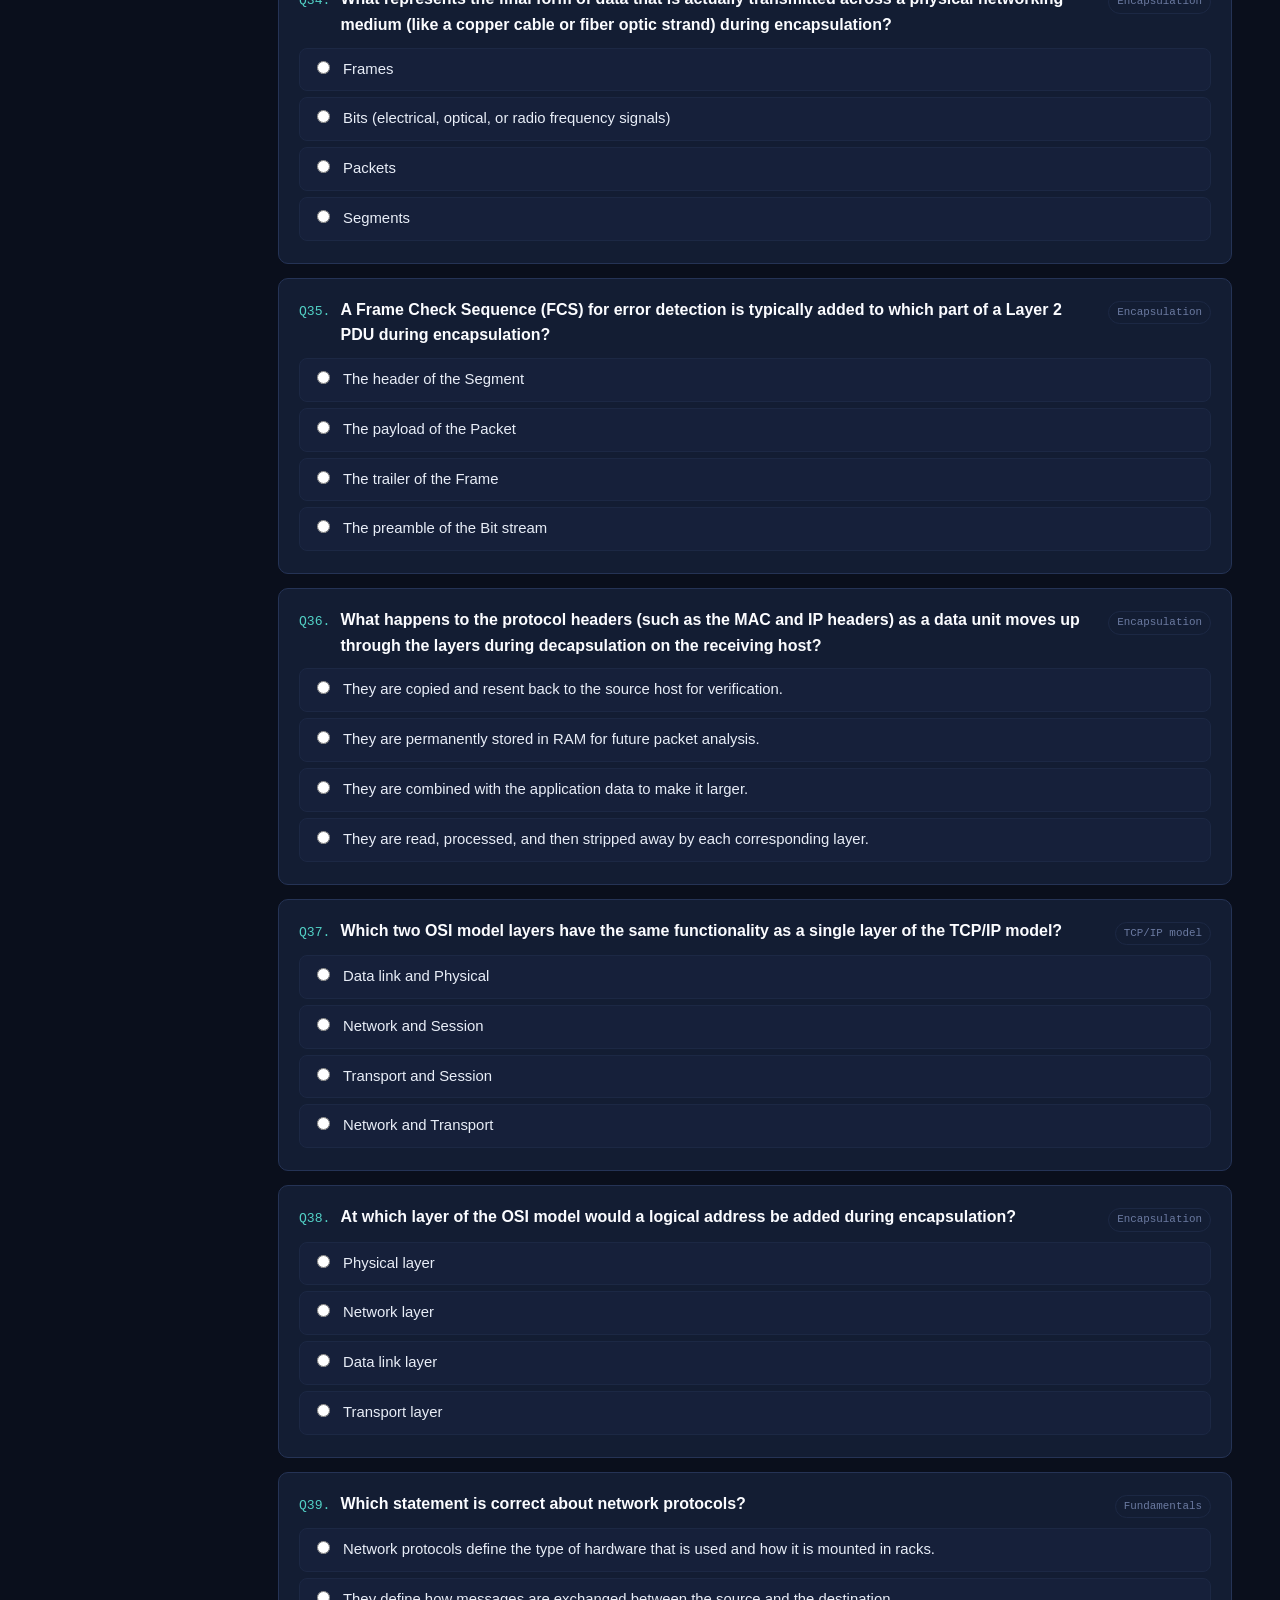
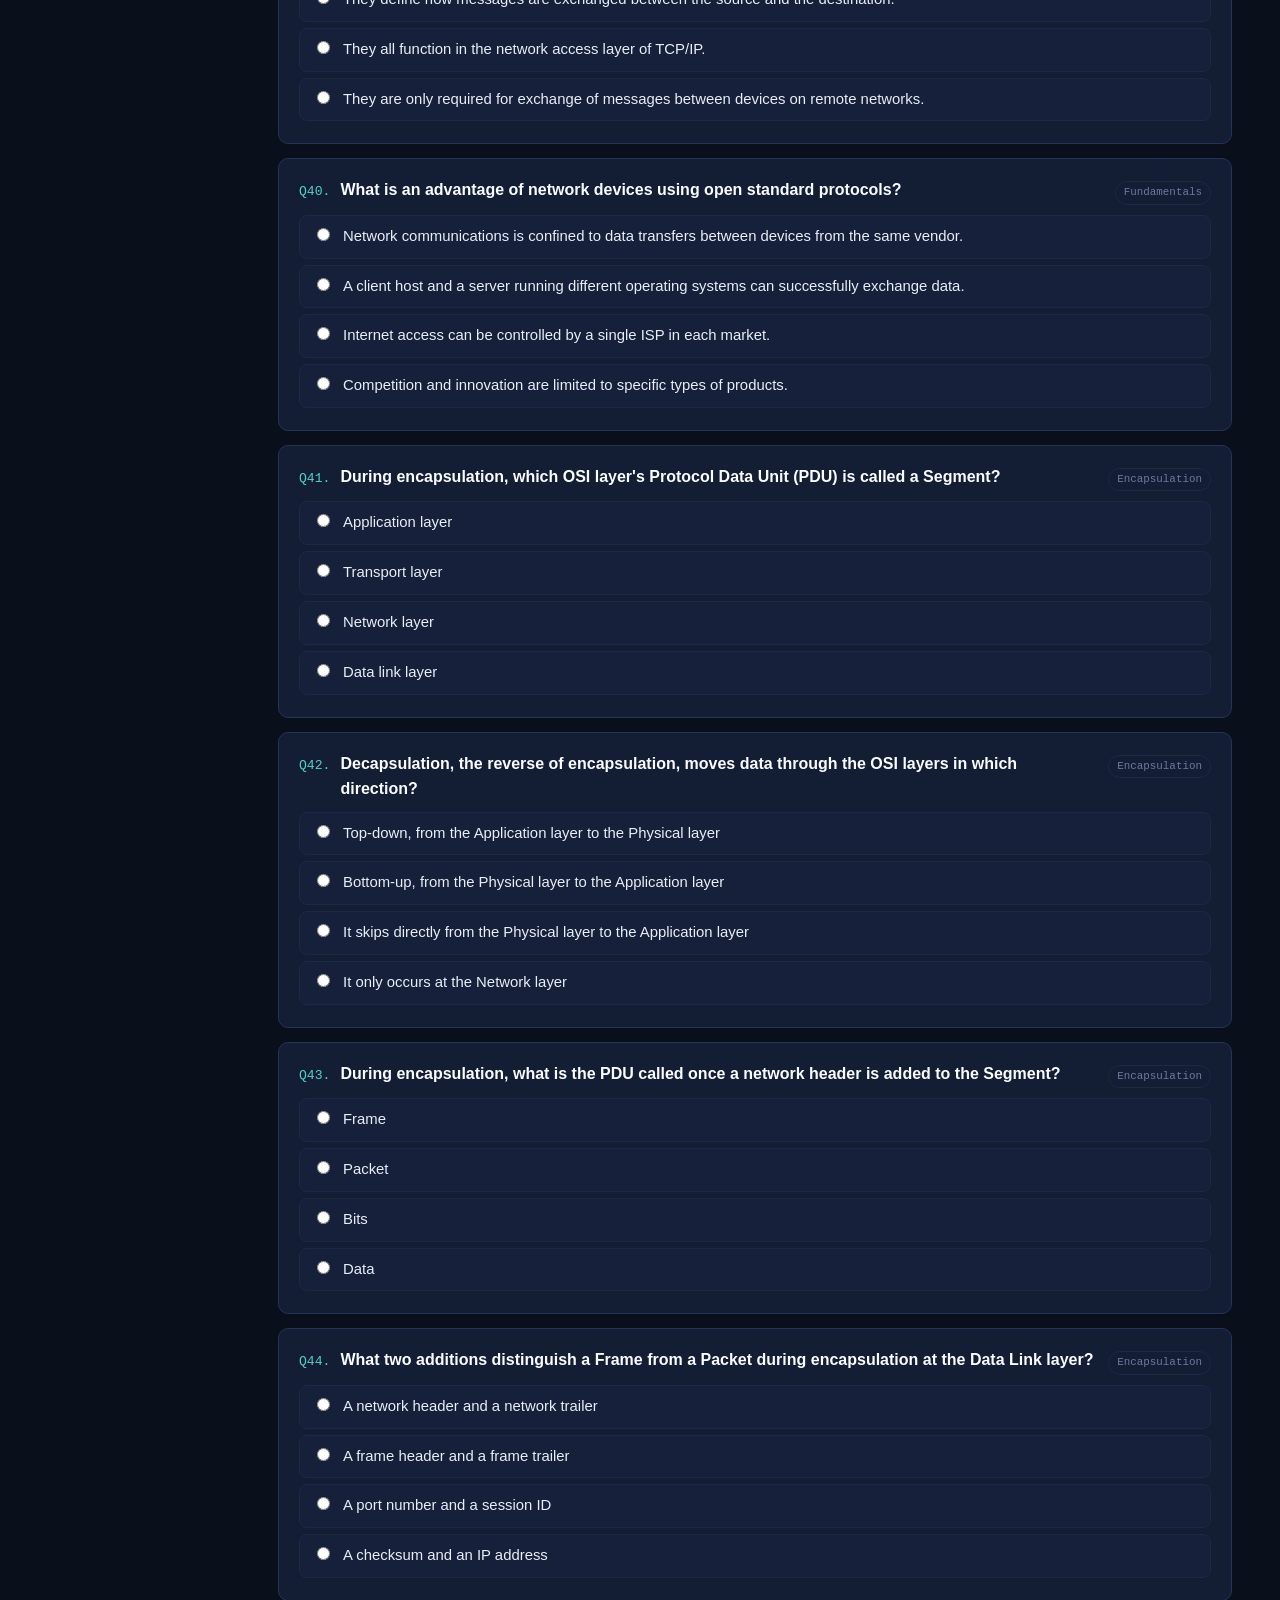
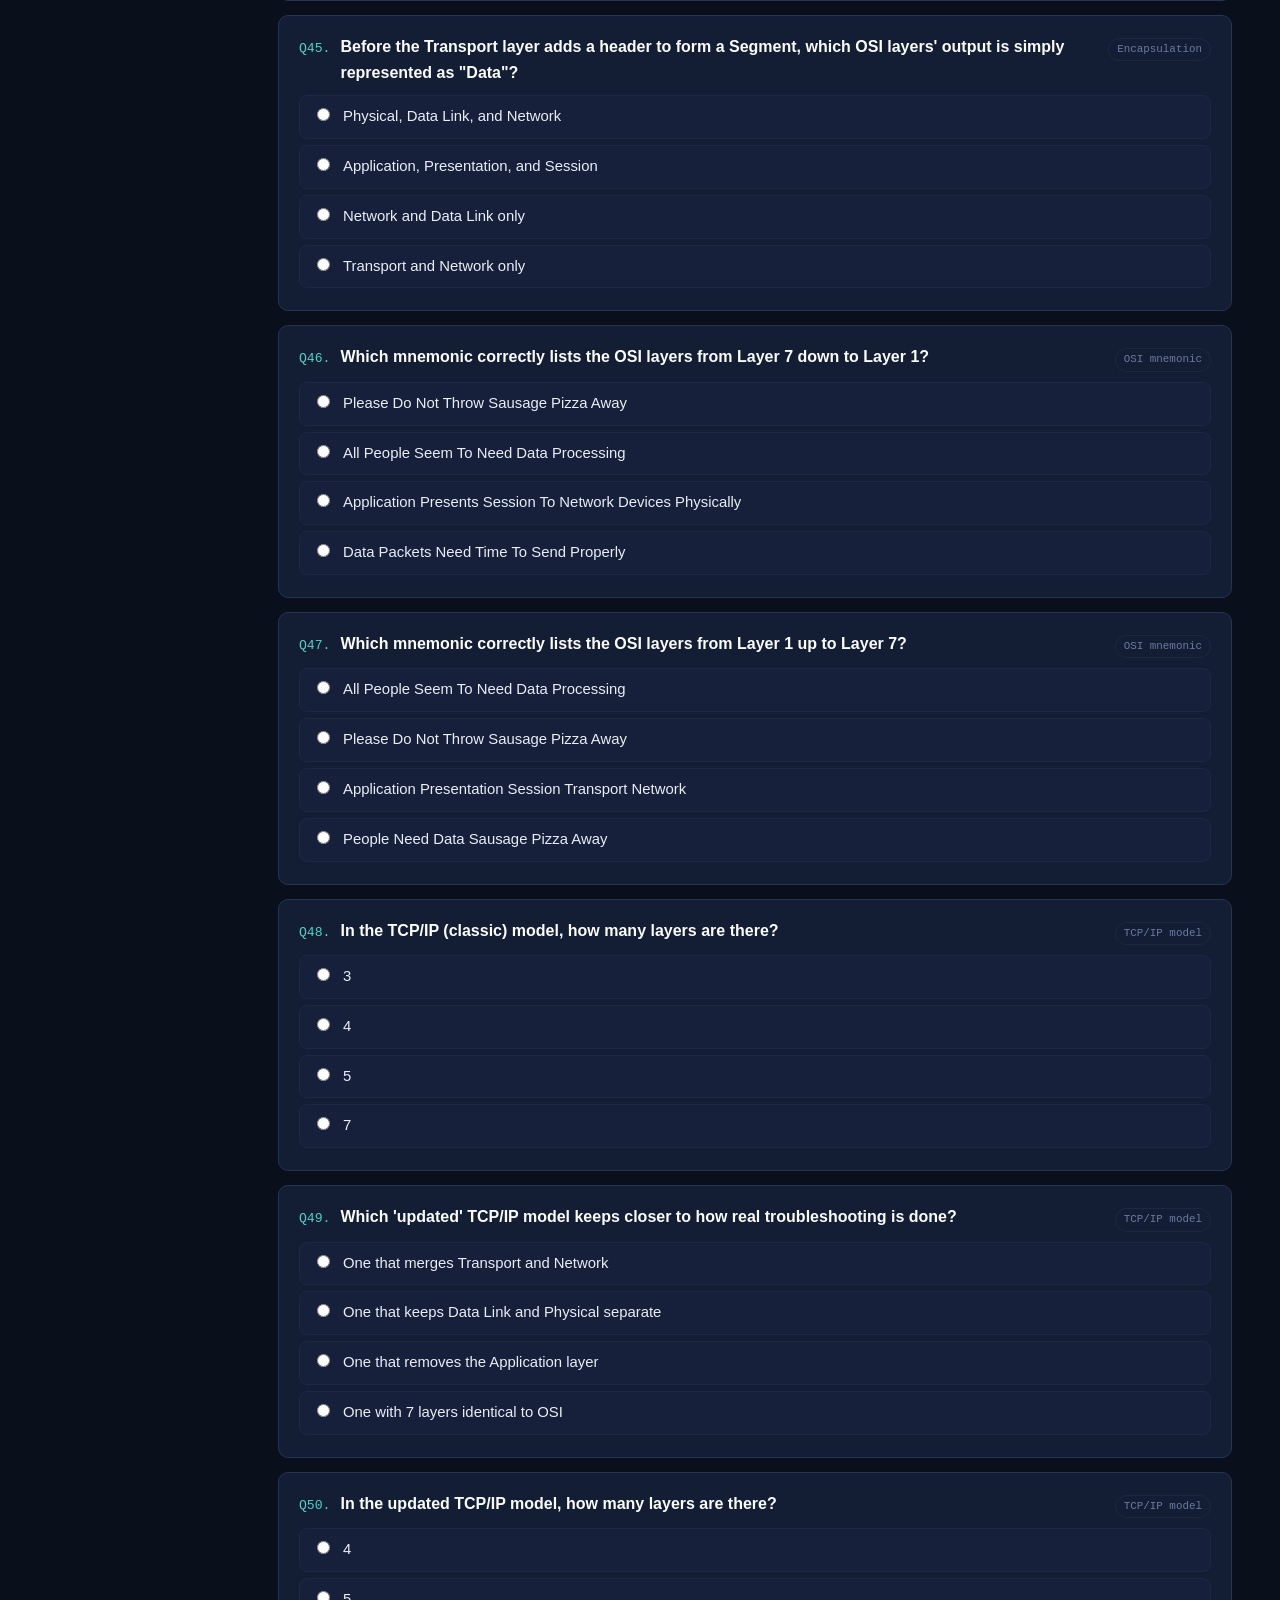
==== commit 9caaed2c: "Update quiz.html" ====
--- a/quiz.html
+++ b/quiz.html
@@ -110,19 +110,19 @@
       <div class="hero">
         <div class="kicker">// 04 — SELF-TEST</div>
         <h1>Quiz: OSI Layers &amp; Addressing</h1>
-        <p class="lead">50 objective (multiple-choice) items. Mostly the OSI model — layer functions,
-          devices, protocols, and encapsulation vocabulary — with a scattering of subnetting and VLSM
-          questions to keep you honest. Pick an answer to lock it in and see the explanation instantly;
-          your running score updates as you go.</p>
+        <p class="lead">60 objective (multiple-choice) items, drawn mostly from the OSI &amp; TCP/IP
+          model reviewer — layer functions, devices, protocols, and encapsulation vocabulary — plus a
+          shorter set of subnetting, VLSM, and TCP/IP model questions to round it out. Pick an answer
+          and it's graded instantly, right there — no submit button needed.</p>
         <div class="badges">
-          <span class="badge">50 items</span>
+          <span class="badge">60 items</span>
           <span class="badge">Auto-graded</span>
           <span class="badge">Instant feedback</span>
         </div>
       </div>
 
       <div class="scorebox">
-        <span class="big" id="scoreNow">0 / 50</span>
+        <span class="big" id="scoreNow">0 / 60</span>
         <div class="bar"><i id="scoreBar"></i></div>
         <span class="hint" id="answeredHint">0 answered</span>
       </div>
@@ -132,7 +132,6 @@
       <div id="quizRoot"></div>
 
       <div class="controls">
-        <button class="btn primary" id="gradeBtn">Grade remaining &amp; show results</button>
         <button class="btn ghost" id="resetBtn">Reset quiz</button>
       </div>
 
@@ -154,48 +153,64 @@
 
 <script>
 /* ============================================================
-   50 objective items. Each: q (text), topic (badge), options[],
+   60 objective items. Each: q (text), topic (badge), options[],
    correct (index), explain (shown after answering).
+   Grading is automatic per-question on click; the final results
+   panel appears on its own once every item has been answered.
    ============================================================ */
 const QUESTIONS = [
-{q:"Which OSI layer is responsible for logical (IP) addressing and best-path determination?",topic:"OSI L3",options:["Data Link","Network","Transport","Session"],correct:1,explain:"Layer 3 (Network) assigns logical IP addresses and selects the best path between hosts, offering best-effort delivery with no built-in error correction."},
-{q:"At which layer does a switch primarily operate?",topic:"OSI devices",options:["Physical","Data Link","Network","Transport"],correct:1,explain:"Switches forward frames based on MAC addresses, which is Data Link (Layer 2) work."},
-{q:"Which layer is concerned with establishing, managing, and terminating sessions between applications?",topic:"OSI L5",options:["Presentation","Session","Transport","Application"],correct:1,explain:"Layer 5, Session. Rule of thumb: a remote connection = a session."},
-{q:"What is the Layer 4 protocol data unit (PDU) called?",topic:"Encapsulation",options:["Frame","Packet","Segment","Bit"],correct:2,explain:"Transport-layer data is called a segment. Sequence: Data → Segment (L4) → Packet (L3) → Frame (L2) → Bits (L1)."},
-{q:"Which layer adds a header to form a 'packet'?",topic:"Encapsulation",options:["Transport","Network","Data Link","Physical"],correct:1,explain:"The Network layer (Layer 3) wraps the segment with a network header to form a packet."},
-{q:"Routers primarily operate at which OSI layer?",topic:"OSI devices",options:["Layer 2","Layer 3","Layer 4","Layer 7"],correct:1,explain:"Routers make forwarding decisions using Layer 3 (Network) logical addressing."},
-{q:"Which layer negotiates data-transfer syntax and handles formats like JPG, MP3, and PDF?",topic:"OSI L6",options:["Application","Presentation","Session","Data Link"],correct:1,explain:"Layer 6, Presentation, ensures data is readable by the receiving system by formatting/structuring it."},
-{q:"TCP and UDP operate at which layer of the OSI model?",topic:"OSI L4",options:["Network","Transport","Session","Data Link"],correct:1,explain:"Layer 4 (Transport) is where TCP and UDP live, handling reliability and flow control between hosts."},
-{q:"Which OSI layer deals with bits, voltages, and physical media such as copper or fiber?",topic:"OSI L1",options:["Physical","Data Link","Network","Transport"],correct:0,explain:"Layer 1 (Physical) covers the raw transmission medium: cabling, connectors, voltages, and data rates."},
-{q:"MAC addressing is a function of which layer?",topic:"OSI L2",options:["Network","Data Link","Transport","Physical"],correct:1,explain:"Physical (MAC) addressing, local topology, and error notification are Data Link (Layer 2) responsibilities."},
+{q:"Routers operate at which layer of the OSI model?",topic:"OSI devices",options:["Physical", "Transport", "Network", "MAC sublayer of the data link layer", "Session"],correct:2,explain:"Routers forward data based on logical (IP) addresses, which is a network layer function."},
+{q:"Bits are packaged into frames at which layer of the OSI model?",topic:"Encapsulation",options:["Data link", "Transport", "Physical", "Presentation", "Application"],correct:0,explain:"The data link layer takes raw bits and organizes them into frames for transmission."},
+{q:"Which of the following are benefits of using a layered network model? (A) specifies how changes to one layer must be propagated through others (B) facilitates troubleshooting (C) focuses on details rather than general functions (D) breaks the complex process of networking into manageable chunks (E) allows layers developed by different vendors to interoperate.",topic:"OSI basics",options:["A and B only", "B, D, and E", "A and C only", "none of the above", "all of the above"],correct:1,explain:"Layering aids troubleshooting, breaks networking into manageable pieces, and lets vendors' layers interoperate."},
+{q:"The layers of the OSI model, from the top down, are:",topic:"OSI basics",options:["application, presentation, session, transport, network, data link, physical", "session, presentation, data transport, MAC, network, physical", "physical, data link, network, transport, session, presentation, application", "presentation, application, session, network, transport, data link, physical"],correct:0,explain:"Remember it top-down as: Application, Presentation, Session, Transport, Network, Data Link, Physical."},
+{q:"Which of the following operate at the presentation layer? (A) MIDI (B) FTP (C) SMTP (D) TFTP (E) JPEG",topic:"OSI L6",options:["A and B", "A, C, and E", "C and E", "A and E", "none of the above"],correct:3,explain:"MIDI and JPEG are data formatting/encoding standards, which belong to the presentation layer."},
+{q:"Which of the following are transport layer protocols?",topic:"OSI L4",options:["TCP and UDP", "IP", "FTAM", "IP and TFTP", "TFTP"],correct:0,explain:"TCP and UDP manage end-to-end delivery of data, which is the role of the transport layer."},
+{q:"Which of the following are considered to be the upper layer protocols?",topic:"OSI basics",options:["presentation and session", "application and presentation", "application, presentation, and session", "application, presentation, session, and transport", "application"],correct:2,explain:"The application, presentation, and session layers deal with user-facing data, not raw transmission."},
+{q:"Flow control takes place at which layer?",topic:"OSI L4",options:["Physical", "Transport", "Network", "MAC sublayer of the data link layer", "Session"],correct:1,explain:"The transport layer regulates the rate of data flow so a sender doesn't overwhelm a receiver."},
+{q:"Encryption takes place at which layer?",topic:"OSI L6",options:["Application", "Presentation", "Session", "Transport"],correct:1,explain:"The presentation layer is responsible for encryption, compression, and data formatting."},
+{q:"True or False: The network layer uses physical addresses to route data to destination hosts.",topic:"OSI L3",options:["True", "False"],correct:1,explain:"False \u2014 the network layer uses logical (IP) addresses; physical (MAC) addresses are used at the data link layer."},
+{q:"Error detection and recovery takes place at which layer?",topic:"OSI L4",options:["Transport", "Presentation", "Data link", "Application", "Network"],correct:0,explain:"The transport layer ensures reliable delivery, detecting errors and handling recovery/retransmission."},
+{q:"Which layer establishes, maintains, and terminates communications between applications located on different devices?",topic:"OSI L5",options:["Application", "Presentation", "Session", "Network", "Data link"],correct:2,explain:"The session layer manages dialogues (sessions) between communicating applications."},
+{q:"IP is implemented at which OSI model layer?",topic:"OSI L3",options:["Transport", "Session", "Data link", "Network", "Logical link control"],correct:3,explain:"IP (Internet Protocol) provides logical addressing and routing, a core network layer function."},
+{q:"Which layer handles the formatting of application data so that it will be readable by the destination system?",topic:"OSI L6",options:["Application", "Presentation", "Session", "Transport", "Data link"],correct:1,explain:"The presentation layer translates/formats data so different systems can understand it."},
+{q:"Which of the following are presentation layer standards? (choose the best answer) (A) MIDI (B) TIFF (C) JPEG (D) MPEG (E) GIF",topic:"OSI L6",options:["C and D", "B, C, and E", "B, C, D, and E", "A only", "all of the above"],correct:4,explain:"MIDI, TIFF, JPEG, MPEG, and GIF are all data format standards handled at the presentation layer."},
+{q:"Packets are found at which layer?",topic:"OSI L3",options:["Data link", "Transport", "Network", "Session", "Physical"],correct:2,explain:"\"Packet\" is the name for the protocol data unit (PDU) at the network layer."},
+{q:"Which layer translates between physical (MAC) and logical addresses?",topic:"OSI L3",options:["Network", "Data link", "Transport", "Physical", "Session"],correct:0,explain:"Address resolution between MAC and IP addresses (e.g., via ARP) is a network layer function."},
+{q:"What does OSI stand for?",topic:"OSI basics",options:["International Standards Organization", "Open Systems Interconnect", "Operating Standard Information", "Operating System Interconnection", "Open Systems Interface"],correct:1,explain:"OSI stands for Open Systems Interconnect(ion), the reference model for network communication."},
+{q:"Repeaters and hubs operate at which layer?",topic:"OSI devices",options:["Network", "Transport", "Data link", "Session", "Physical"],correct:4,explain:"Repeaters and hubs just regenerate/broadcast electrical signals, a physical layer function."},
+{q:"Bit synchronization is handled at which layer?",topic:"OSI L1",options:["Data link", "Transport", "Physical", "Session", "Presentation"],correct:2,explain:"The physical layer manages timing/clocking so bits are correctly interpreted during transmission."},
+{q:"True or False: most logical addresses are preset in network interface cards at the factory.",topic:"OSI L2",options:["True", "False"],correct:1,explain:"False \u2014 MAC (physical) addresses are burned into NICs at the factory; logical (IP) addresses are assigned later."},
+{q:"Bridges operate at which layer of the OSI model?",topic:"OSI devices",options:["Physical", "Transport", "Data link", "Session", "Network"],correct:2,explain:"Bridges forward frames based on MAC addresses, which is a data link layer function."},
+{q:"What are the sublayers of the data link layer?",topic:"OSI L2",options:["MAC and IPX", "Hardware and frame", "MAC and LLC", "WAN and LAN", "TFTP and telnet"],correct:2,explain:"The data link layer splits into the MAC (Media Access Control) and LLC (Logical Link Control) sublayers."},
+{q:"Which layer translates between physical and logical addresses?",topic:"OSI L3",options:["The MAC sublayer of the data link layer", "Transport", "Physical", "Application", "Network"],correct:4,explain:"As with address resolution generally, mapping physical to logical addresses is a network layer task."},
+{q:"Which layer is responsible for packet sequencing, acknowledgments, and requests for retransmission?",topic:"OSI L4",options:["The MAC sublayer of the data link layer", "Transport", "Physical", "Application", "Network"],correct:1,explain:"The transport layer sequences data, sends acknowledgments, and requests retransmission of lost data."},
+{q:"In the TCP/IP Model, this layer controls the hardware devices and media that make up the network.",topic:"TCP/IP model",options:["Transport Layer", "Internet Layer", "Application Layer", "Network Access Layer"],correct:3,explain:"The Network Access Layer covers physical hardware and media, similar to OSI's physical + data link layers."},
+{q:"In the TCP/IP Model, this supports communication between diverse devices across diverse networks.",topic:"TCP/IP model",options:["Transport Layer", "Application Layer", "Network Access Layer", "Internet Layer"],correct:0,explain:"The Transport Layer manages end-to-end communication and data delivery between diverse devices/networks."},
+{q:"In the OSI encapsulation hierarchy, what is the correct order of Protocol Data Units (PDUs) from the application layer down to the physical layer?",topic:"Encapsulation",options:["Packet, Segment, Data, Frame, Bits.", "Data, Segment, Packet, Frame, Bits.", "Bits, Frame, Packet, Segment, Data.", "Segment, Data, Frame, Packet, Bits."],correct:1,explain:"Top-down, the PDU names are: Data (app/presentation/session), Segment (transport), Packet (network), Frame (data link), Bits (physical)."},
+{q:"At the Transport layer of the OSI model, what is the protocol data unit (PDU) commonly called?",topic:"Encapsulation",options:["Segment (for TCP) or Datagram (for UDP)", "Packet", "Frame", "Bit"],correct:0,explain:"The transport layer PDU is called a segment when using TCP, or a datagram when using UDP."},
+{q:"Which specific addressing information is added to the data when it reaches Layer 3 (the Network layer) of the OSI model?",topic:"Encapsulation",options:["Port numbers", "MAC addresses", "Session IDs", "IP addresses"],correct:3,explain:"Layer 3 (Network) adds logical addressing, i.e., source and destination IP addresses."},
+{q:"In the OSI model, what is the primary function of the Network layer?",topic:"OSI L3",options:["Ensure that packets are delivered with no loss or duplication.", "Transmit data frames", "Enable communication between network clients and services.", "Route messages between networks."],correct:3,explain:"The Network layer's core job is routing \u2014 determining the best path to move messages between different networks."},
+{q:"Which of the following tasks is associated with the Session layer?",topic:"OSI L5",options:["Connection establishment", "Data block breakdown", "Port number assignment", "IP address assignment"],correct:0,explain:"The Session layer opens, manages, and closes ongoing dialogues (sessions), including connection establishment."},
+{q:"Which of the following is the process of breaking a message into packets, adding controls and other information, and then transmitting the message through the transmission medium?",topic:"Encapsulation",options:["Transformation", "Segmentation", "Sequencing", "Encapsulation"],correct:3,explain:"Encapsulation wraps data with the headers/trailers needed at each layer before it's sent across the medium."},
+{q:"What represents the final form of data that is actually transmitted across a physical networking medium (like a copper cable or fiber optic strand) during encapsulation?",topic:"Encapsulation",options:["Frames", "Bits (electrical, optical, or radio frequency signals)", "Packets", "Segments"],correct:1,explain:"By the time data reaches the physical layer, it has been converted into bits represented as electrical, optical, or radio signals."},
+{q:"A Frame Check Sequence (FCS) for error detection is typically added to which part of a Layer 2 PDU during encapsulation?",topic:"Encapsulation",options:["The header of the Segment", "The payload of the Packet", "The trailer of the Frame", "The preamble of the Bit stream"],correct:2,explain:"The FCS is placed in the trailer of the Frame at the data link layer to allow the receiver to detect transmission errors."},
+{q:"What happens to the protocol headers (such as the MAC and IP headers) as a data unit moves up through the layers during decapsulation on the receiving host?",topic:"Encapsulation",options:["They are copied and resent back to the source host for verification.", "They are permanently stored in RAM for future packet analysis.", "They are combined with the application data to make it larger.", "They are read, processed, and then stripped away by each corresponding layer."],correct:3,explain:"During decapsulation, each layer reads and processes its own header/trailer information, then removes it before passing the data up."},
+{q:"Which two OSI model layers have the same functionality as a single layer of the TCP/IP model?",topic:"TCP/IP model",options:["Data link and Physical", "Network and Session", "Transport and Session", "Network and Transport"],correct:0,explain:"The TCP/IP model's Network Access layer combines the functions of the OSI Data Link and Physical layers."},
+{q:"At which layer of the OSI model would a logical address be added during encapsulation?",topic:"Encapsulation",options:["Physical layer", "Network layer", "Data link layer", "Transport layer"],correct:1,explain:"Logical (IP) addressing is added at the Network layer as data is encapsulated for transmission."},
+{q:"Which statement is correct about network protocols?",topic:"Fundamentals",options:["Network protocols define the type of hardware that is used and how it is mounted in racks.", "They define how messages are exchanged between the source and the destination.", "They all function in the network access layer of TCP/IP.", "They are only required for exchange of messages between devices on remote networks."],correct:1,explain:"Protocols are the agreed-upon rules that define how messages are formatted, sent, and received between source and destination."},
+{q:"What is an advantage of network devices using open standard protocols?",topic:"Fundamentals",options:["Network communications is confined to data transfers between devices from the same vendor.", "A client host and a server running different operating systems can successfully exchange data.", "Internet access can be controlled by a single ISP in each market.", "Competition and innovation are limited to specific types of products."],correct:1,explain:"Open standard protocols allow interoperability, so devices and systems from different vendors or OSes can communicate."},
+{q:"During encapsulation, which OSI layer's Protocol Data Unit (PDU) is called a Segment?",topic:"Encapsulation",options:["Application layer", "Transport layer", "Network layer", "Data link layer"],correct:1,explain:"As data is encapsulated, the Transport layer adds its header to the data, and the resulting PDU is called a Segment."},
+{q:"Decapsulation, the reverse of encapsulation, moves data through the OSI layers in which direction?",topic:"Encapsulation",options:["Top-down, from the Application layer to the Physical layer", "Bottom-up, from the Physical layer to the Application layer", "It skips directly from the Physical layer to the Application layer", "It only occurs at the Network layer"],correct:1,explain:"Decapsulation works in reverse of encapsulation: bits are received at the Physical layer and headers are stripped off as the data moves up to the Application layer."},
+{q:"During encapsulation, what is the PDU called once a network header is added to the Segment?",topic:"Encapsulation",options:["Frame", "Packet", "Bits", "Data"],correct:1,explain:"At the Network layer, a network (IP) header is added to the Segment, forming a Packet."},
+{q:"What two additions distinguish a Frame from a Packet during encapsulation at the Data Link layer?",topic:"Encapsulation",options:["A network header and a network trailer", "A frame header and a frame trailer", "A port number and a session ID", "A checksum and an IP address"],correct:1,explain:"The Data Link layer wraps the Packet with both a frame header and a frame trailer (which includes the FCS), making a Frame unique among PDUs."},
+{q:"Before the Transport layer adds a header to form a Segment, which OSI layers' output is simply represented as \"Data\"?",topic:"Encapsulation",options:["Physical, Data Link, and Network", "Application, Presentation, and Session", "Network and Data Link only", "Transport and Network only"],correct:1,explain:"The Application, Presentation, and Session layers work with data before any transport header is added, so their combined output is generically called \"Data.\""},
 {q:"Which mnemonic correctly lists the OSI layers from Layer 7 down to Layer 1?",topic:"OSI mnemonic",options:["Please Do Not Throw Sausage Pizza Away","All People Seem To Need Data Processing","Application Presents Session To Network Devices Physically","Data Packets Need Time To Send Properly"],correct:1,explain:"Top-down (7→1): 'All People Seem To Need Data Processing.'"},
 {q:"Which mnemonic correctly lists the OSI layers from Layer 1 up to Layer 7?",topic:"OSI mnemonic",options:["All People Seem To Need Data Processing","Please Do Not Throw Sausage Pizza Away","Application Presentation Session Transport Network","People Need Data Sausage Pizza Away"],correct:1,explain:"Bottom-up (1→7): 'Please Do Not Throw Sausage Pizza Away.'"},
-{q:"How many layers does the OSI reference model define?",topic:"OSI basics",options:["4","5","7","8"],correct:2,explain:"The OSI model defines 7 conceptual layers."},
-{q:"Which of these is NOT one of the stated advantages of a layered (OSI) model?",topic:"OSI basics",options:["Intervendor operability","Ease of troubleshooting","Ease of understanding","Guaranteed encryption of all traffic"],correct:3,explain:"The three stated advantages are intervendor operability, ease of troubleshooting, and ease of understanding — encryption isn't a built-in guarantee of layering."},
-{q:"A web browser such as Chrome or Firefox operates at which OSI layer?",topic:"OSI L7",options:["Presentation","Session","Application","Transport"],correct:2,explain:"Layer 7 (Application) provides network services directly to application processes like browsers and email clients."},
-{q:"Which OSI layers are typically owned by system administrators / system engineers?",topic:"OSI ownership",options:["1–3","2–4","5–7","3–5"],correct:2,explain:"Layers 5–7 (Session, Presentation, Application) are the software/services side, typically owned by system admins."},
-{q:"Which OSI layers are typically owned by network administrators / network engineers?",topic:"OSI ownership",options:["1–4","5–7","4–6","2–3"],correct:0,explain:"Layers 1–4 (Physical through Transport) are about getting bits reliably from host to host — the network team's domain."},
-{q:"A frame becomes a stream of bits at which layer?",topic:"Encapsulation",options:["Layer 4","Layer 3","Layer 2","Layer 1"],correct:3,explain:"Layer 1 (Physical) transmits the frame as raw bits across the medium."},
-{q:"Which routing protocols are associated with the Network layer?",topic:"OSI L3",options:["HDLC, PPP, Frame Relay","RIP, EIGRP, OSPF, BGP","Ethernet, EIA/TIA","TCP, UDP"],correct:1,explain:"RIP, EIGRP, OSPF, and BGP are Layer 3 routing protocols concerned with path determination."},
-{q:"Which WAN encapsulation types are associated with the Data Link layer?",topic:"OSI L2",options:["RIP, OSPF, BGP","HDLC, PPP, Frame Relay","TCP, UDP","JPG, PNG, MP3"],correct:1,explain:"HDLC, PPP, and Frame Relay are Data Link (Layer 2) WAN encapsulation types."},
-{q:"What process occurs as data moves down the OSI stack for transmission?",topic:"Encapsulation",options:["De-encapsulation","Encapsulation","Segmentation only","Multiplexing only"],correct:1,explain:"Encapsulation: each layer wraps the layer above's output in its own header as data moves down the stack."},
-{q:"What is the reverse process called when a receiving host strips headers as data moves up the stack?",topic:"Encapsulation",options:["Encapsulation","Fragmentation","De-encapsulation","Termination"],correct:2,explain:"De-encapsulation strips each layer's header as data travels back up to the application."},
-{q:"Which OSI layer is 'closest to the user'?",topic:"OSI L7",options:["Physical","Data Link","Application","Network"],correct:2,explain:"Application (Layer 7) is the layer closest to the end user, providing network services to applications."},
-{q:"End devices such as PCs, servers, and network printers primarily represent which OSI layer in a topology diagram?",topic:"OSI devices",options:["Layer 7","Layer 4","Layer 2","Layer 1"],correct:0,explain:"End devices are typically associated with the Application layer (Layer 7) as the source/destination of application data."},
-{q:"Which OSI layer offers 'best-effort delivery' with no error correction of its own?",topic:"OSI L3",options:["Transport","Network","Data Link","Session"],correct:1,explain:"The Network layer (Layer 3) provides best-effort delivery; reliability, if needed, is handled elsewhere (e.g., TCP at Layer 4)."},
-{q:"Which layer is responsible for flow control and fault detection/recovery between hosts?",topic:"OSI L4",options:["Physical","Data Link","Network","Transport"],correct:3,explain:"Layer 4 (Transport) handles data-transport reliability, virtual circuit management, fault detection/recovery, and flow control."},
 {q:"In the TCP/IP (classic) model, how many layers are there?",topic:"TCP/IP model",options:["3","4","5","7"],correct:1,explain:"The classic TCP/IP model has 4 layers: Application, Transport, Internet, and Network Access."},
-{q:"The classic TCP/IP model's 'Application' layer maps to which OSI layers?",topic:"TCP/IP model",options:["7 only","5–7","6–7","4–7"],correct:1,explain:"TCP/IP collapses OSI's top three layers (Session, Presentation, Application) into one Application layer."},
-{q:"The classic TCP/IP model's 'Network Access' layer maps to which OSI layers?",topic:"TCP/IP model",options:["1–2","3–4","2–3","1 only"],correct:0,explain:"TCP/IP collapses OSI's bottom two layers (Data Link and Physical) into one Network Access layer."},
 {q:"Which 'updated' TCP/IP model keeps closer to how real troubleshooting is done?",topic:"TCP/IP model",options:["One that merges Transport and Network","One that keeps Data Link and Physical separate","One that removes the Application layer","One with 7 layers identical to OSI"],correct:1,explain:"The commonly-taught updated TCP/IP model keeps Data Link and Physical as separate layers instead of merging them."},
 {q:"In the updated TCP/IP model, how many layers are there?",topic:"TCP/IP model",options:["4","5","6","7"],correct:1,explain:"The updated TCP/IP model has 5 layers: Application, Transport, Network, Data Link, Physical."},
-{q:"What is a protocol, as defined in networking fundamentals?",topic:"Fundamentals",options:["A physical cable standard","A set of rules or instructions letting devices communicate successfully","A brand of networking hardware","An IP address range"],correct:1,explain:"A protocol is a set of rules/instructions used to let devices communicate — a shared language both ends agree to speak."},
-{q:"What is a key drawback of proprietary protocols?",topic:"Fundamentals",options:["They are always slower","They don't guarantee interoperability across vendor brands","They cannot be encrypted","They require fiber optic cabling"],correct:1,explain:"Proprietary protocols can only be run by the vendor that developed them, unlike open, standard protocols."},
-{q:"What is the primary purpose of networking, per the definition of resource sharing?",topic:"Fundamentals",options:["Interconnecting devices to enable resource sharing","Reducing the number of devices on a LAN","Encrypting all application traffic","Replacing all wired connections with wireless"],correct:0,explain:"Networking is the interconnection of devices to enable resource sharing."},
 {q:"In a typical LAN/WAN path (PC → switch → router → CSU/DSU → internet), where is the demarcation point?",topic:"LAN/WAN",options:["At the PC","At the switch","Where the provider's responsibility ends and yours begins","Inside the ISP's core network"],correct:2,explain:"The demarcation point is where the ISP's responsibility ends and the customer's begins — everything from there outward is the WAN side."},
 {q:"What does a CSU/DSU do?",topic:"LAN/WAN",options:["Converts DSL signal to Ethernet","Terminates a digital WAN circuit at the customer's demarcation point","Assigns IP addresses via DHCP","Filters MAC addresses on a switch"],correct:1,explain:"A Channel Service Unit / Data Service Unit terminates a digital WAN circuit at the customer's demarcation point."},
-{q:"What does a modem or DSL bridge do in a typical LAN/WAN setup?",topic:"LAN/WAN",options:["Terminates a digital WAN circuit","Converts the ISP line signal into an Ethernet connection the router can use","Performs Layer 3 routing between subnets","Provides Session-layer dialog control"],correct:1,explain:"A modem/DSL bridge converts the ISP's line signal (e.g., DSL) into Ethernet for the router."},
-{q:"Which of the following best describes 'flow control' as an OSI concept?",topic:"OSI concepts",options:["Encrypting data in transit","Regulating the amount of data sent so a receiver isn't overwhelmed","Assigning IP addresses","Converting binary to human-readable text"],correct:1,explain:"Flow control regulates data transmission rate so the receiving device isn't overwhelmed — handled at Transport and Data Link layers."},
 {q:"Which subnet mask corresponds to a /27 network?",topic:"Subnetting",options:["255.255.255.192","255.255.255.224","255.255.255.240","255.255.255.128"],correct:1,explain:"/27 = 11111111.11111111.11111111.11100000 = 255.255.255.224."},
 {q:"How many usable host addresses are available in a /30 subnet?",topic:"Subnetting",options:["0","2","4","6"],correct:1,explain:"/30 has 2 host bits → 2^2 − 2 = 2 usable addresses, commonly used for point-to-point links."},
 {q:"CIDR notation such as /24 refers to what?",topic:"CIDR",options:["The number of host bits","The number of network (mask) bits set to 1","The subnet's broadcast address","The class of the address"],correct:1,explain:"CIDR notation states the number of leading 1-bits in the subnet mask — /24 means 24 network bits."},
@@ -204,10 +219,6 @@
 {q:"What does VLSM stand for?",topic:"VLSM",options:["Variable Length Subnet Mask","Virtual LAN Segment Mapping","Virtual Length Session Model","Variable Link State Management"],correct:0,explain:"VLSM = Variable Length Subnet Mask, allowing different subnet sizes within the same classful network."},
 {q:"What is the main advantage of VLSM over classful (fixed-size) subnetting?",topic:"VLSM",options:["It requires no routing protocol support","It allocates address space more efficiently by sizing subnets to actual host needs","It removes the need for a default gateway","It guarantees faster link speeds"],correct:1,explain:"VLSM avoids wasting addresses by matching subnet size to how many hosts a segment actually needs, instead of using one fixed size everywhere."},
 {q:"Which routing approach is required to support VLSM?",topic:"VLSM",options:["Classful routing protocols only","Classless routing protocols (that carry subnet mask info)","Static routing only","No routing protocol — VLSM is manual"],correct:1,explain:"VLSM requires classless routing protocols (e.g., OSPF, EIGRP, RIPv2) because they advertise subnet mask information along with routes."},
-{q:"When designing with VLSM, what is the recommended order for allocating subnets?",topic:"VLSM",options:["Smallest host requirement first","Largest host requirement first","Alphabetical by segment name","Random order, then adjust"],correct:1,explain:"A common VLSM approach is to assign subnets starting with the largest host requirement first, then work down to the smallest, to avoid fragmentation."},
-{q:"Which OSI layer would most directly be blamed for a 'wrong file format' or corrupted image display issue?",topic:"OSI L6",options:["Physical","Presentation","Data Link","Network"],correct:1,explain:"Presentation (Layer 6) is responsible for data formatting/representation — issues with formats like JPG or PNG map here conceptually."},
-{q:"A network engineer troubleshooting 'no session established' between two applications should focus first on which layer?",topic:"OSI L5",options:["Session","Physical","Data Link","Presentation"],correct:0,explain:"Session (Layer 5) establishes, manages, and terminates sessions between applications — that's the natural first layer to check for that symptom."},
-{q:"Why is 'ease of troubleshooting' cited as an OSI advantage?",topic:"OSI basics",options:["Because each layer can be isolated and tested independently","Because OSI removes the need for cabling","Because OSI eliminates the need for IP addresses","Because OSI merges all functions into one layer"],correct:0,explain:"Because responsibilities are separated by layer, problems can be isolated to a specific layer rather than the whole stack at once."},
 ];
 
 /* ------------------------------------------------------------ */
@@ -275,33 +286,16 @@
   jl.classList.add(isCorrect ? 'done' : 'wrong');
 
   updateScore();
+
+  if(answeredCount === total){
+    showFinal();
+  }
 }
 
 function updateScore(){
   document.getElementById('scoreNow').textContent = correctCount + ' / ' + total;
   document.getElementById('scoreBar').style.width = (correctCount/total*100) + '%';
   document.getElementById('answeredHint').textContent = answeredCount + ' / ' + total + ' answered';
-}
-
-function gradeRemaining(){
-  QUESTIONS.forEach((item, qi) => {
-    if(state[qi] === null){
-      const card = document.getElementById('q' + (qi+1));
-      const labels = card.querySelectorAll('.opt');
-      labels.forEach((lab, idx) => {
-        lab.classList.add('locked');
-        lab.querySelector('input').disabled = true;
-        if(idx === item.correct) lab.classList.add('correct');
-      });
-      card.classList.add('answered');
-      state[qi] = -1; // marked unanswered/skipped
-      answeredCount++;
-      const jl = document.getElementById('jump' + qi);
-      jl.classList.add('wrong');
-    }
-  });
-  updateScore();
-  showFinal();
 }
 
 function showFinal(){
@@ -332,7 +326,6 @@
   window.scrollTo({top:0, behavior:'smooth'});
 }
 
-document.getElementById('gradeBtn').addEventListener('click', gradeRemaining);
 document.getElementById('resetBtn').addEventListener('click', resetQuiz);
 
 buildQuiz();
